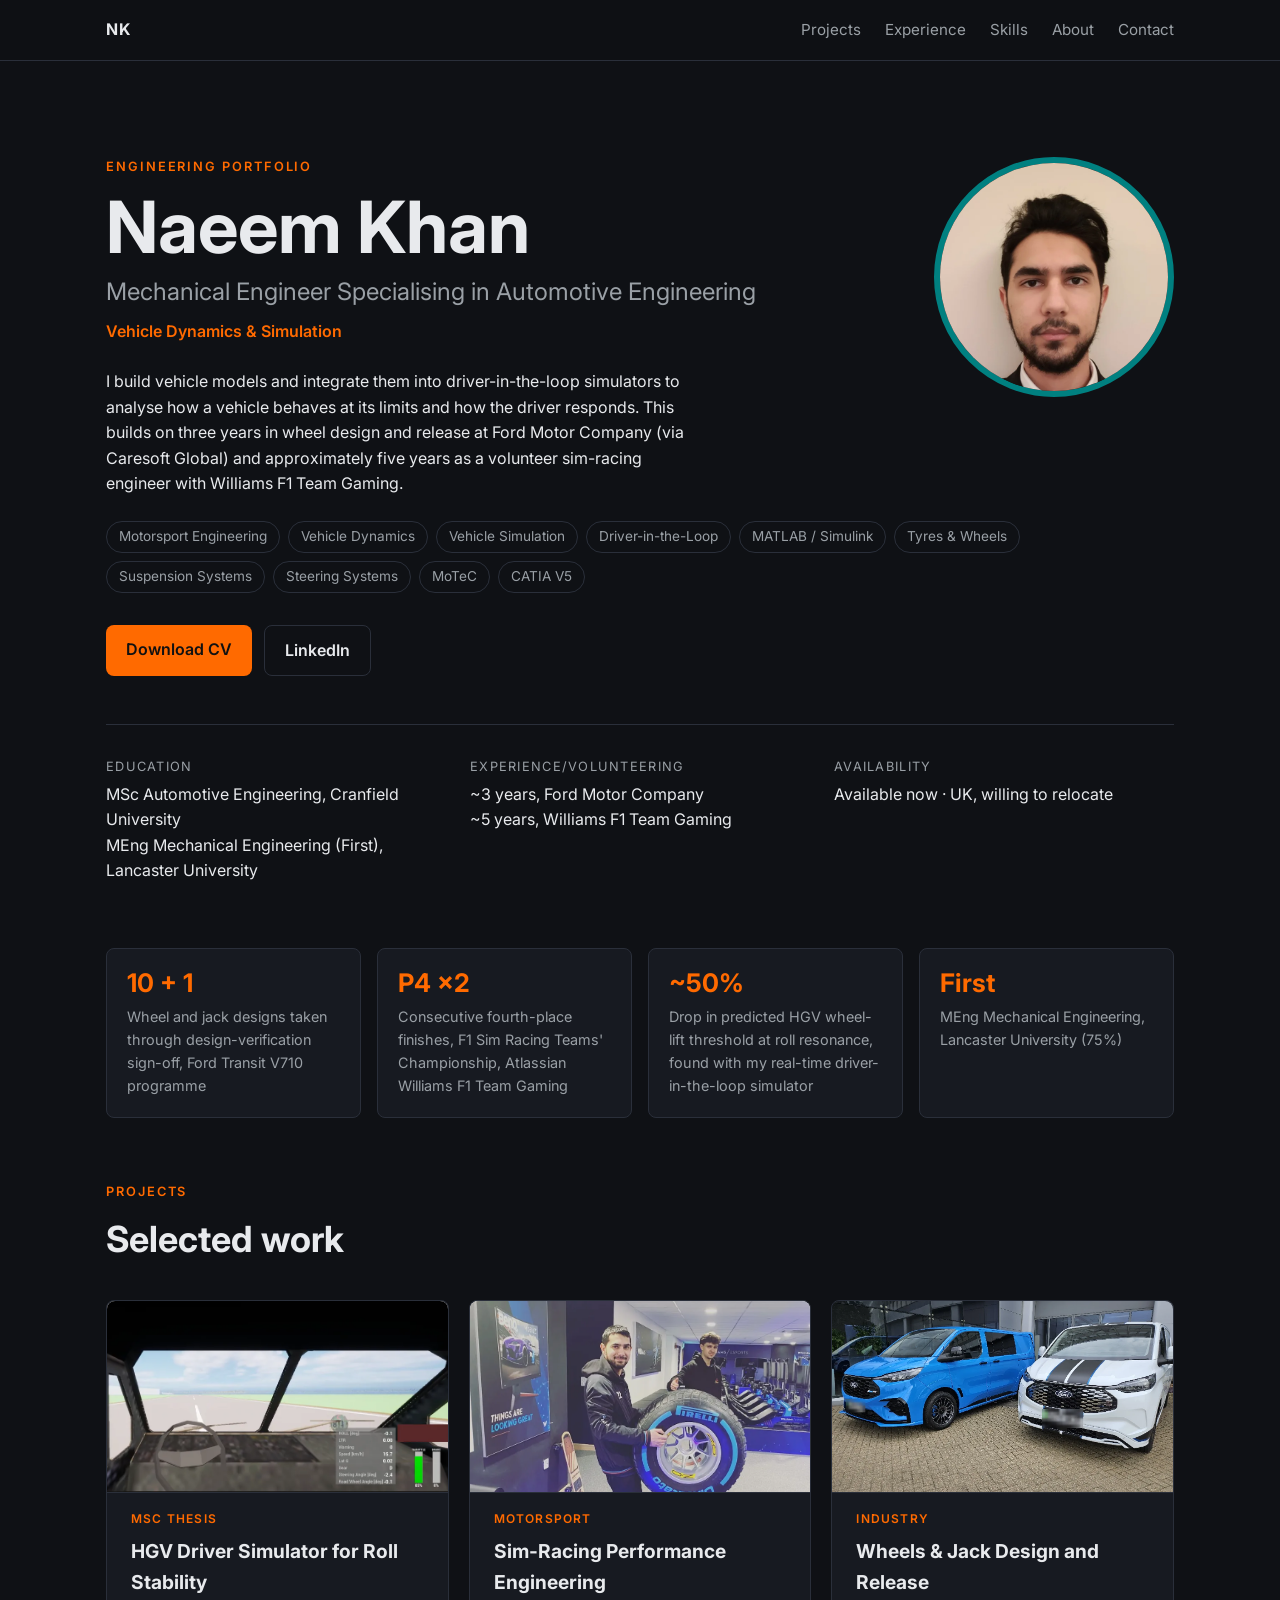
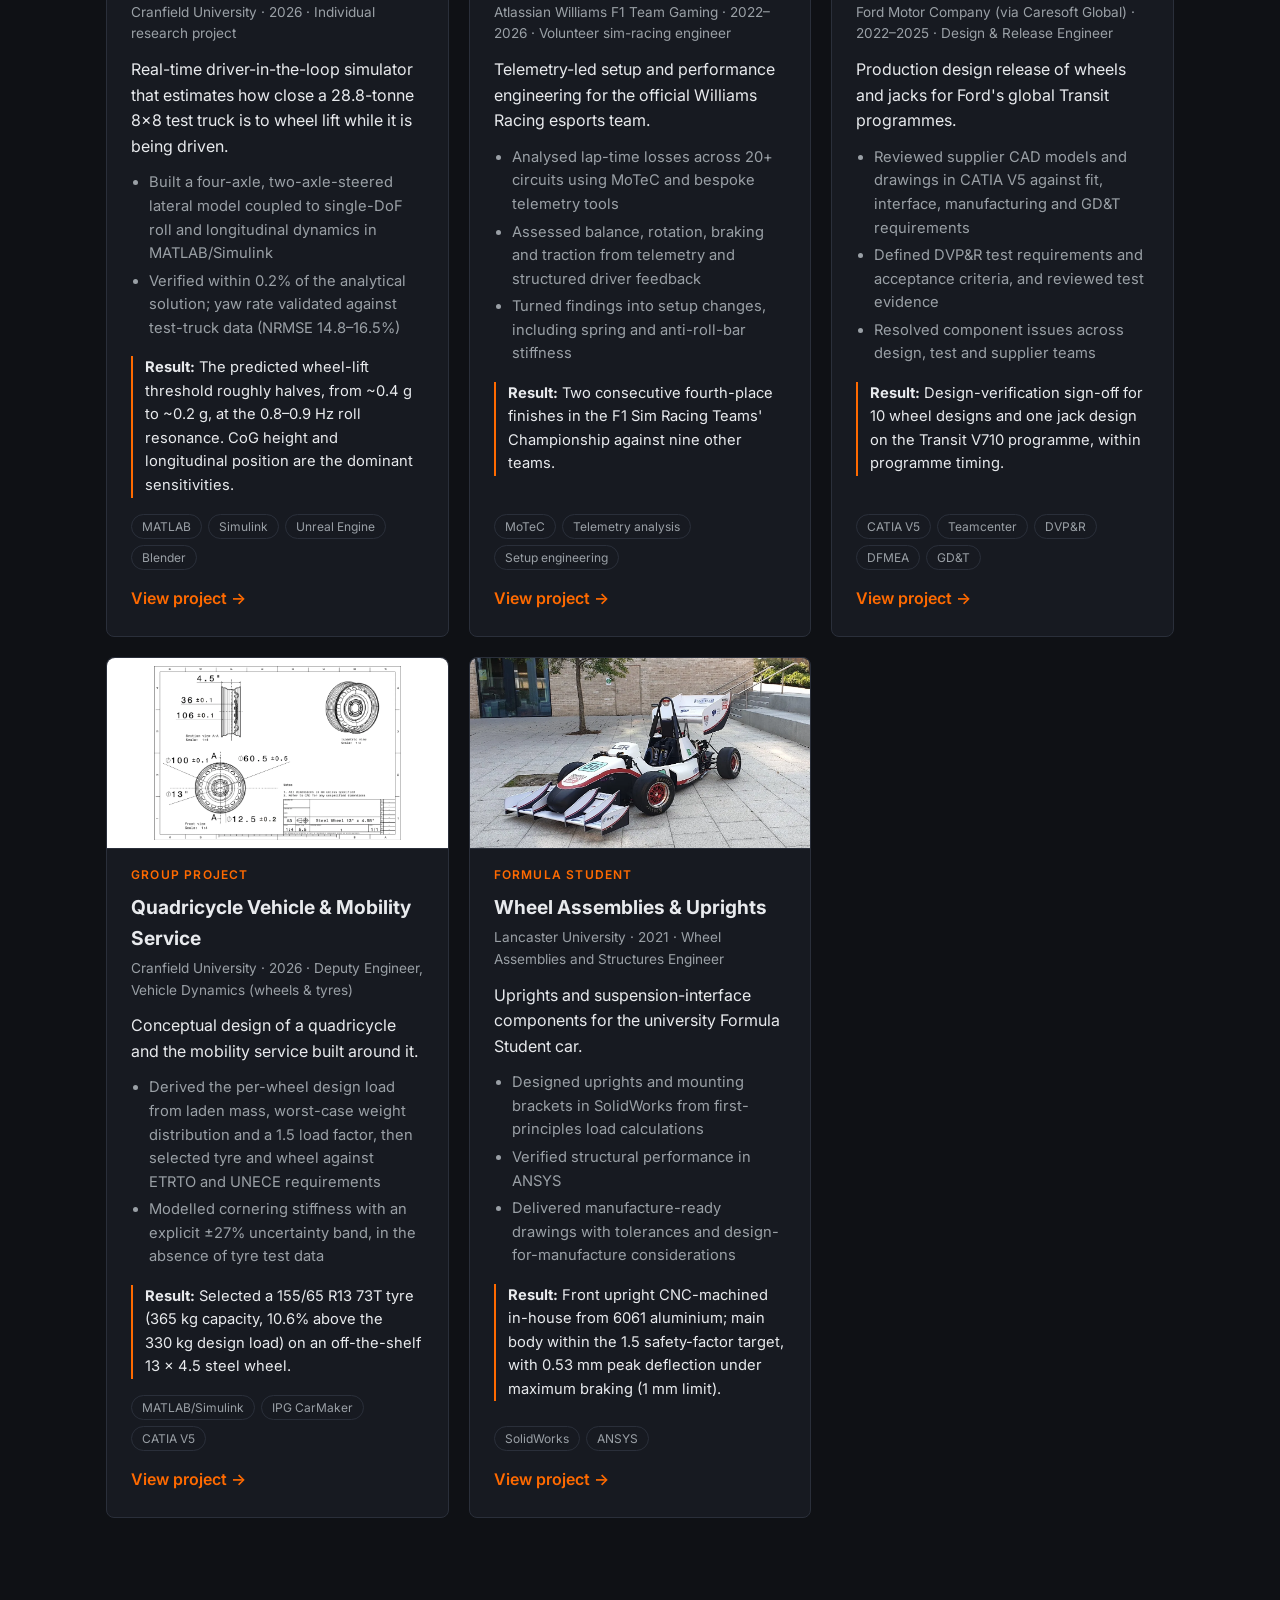
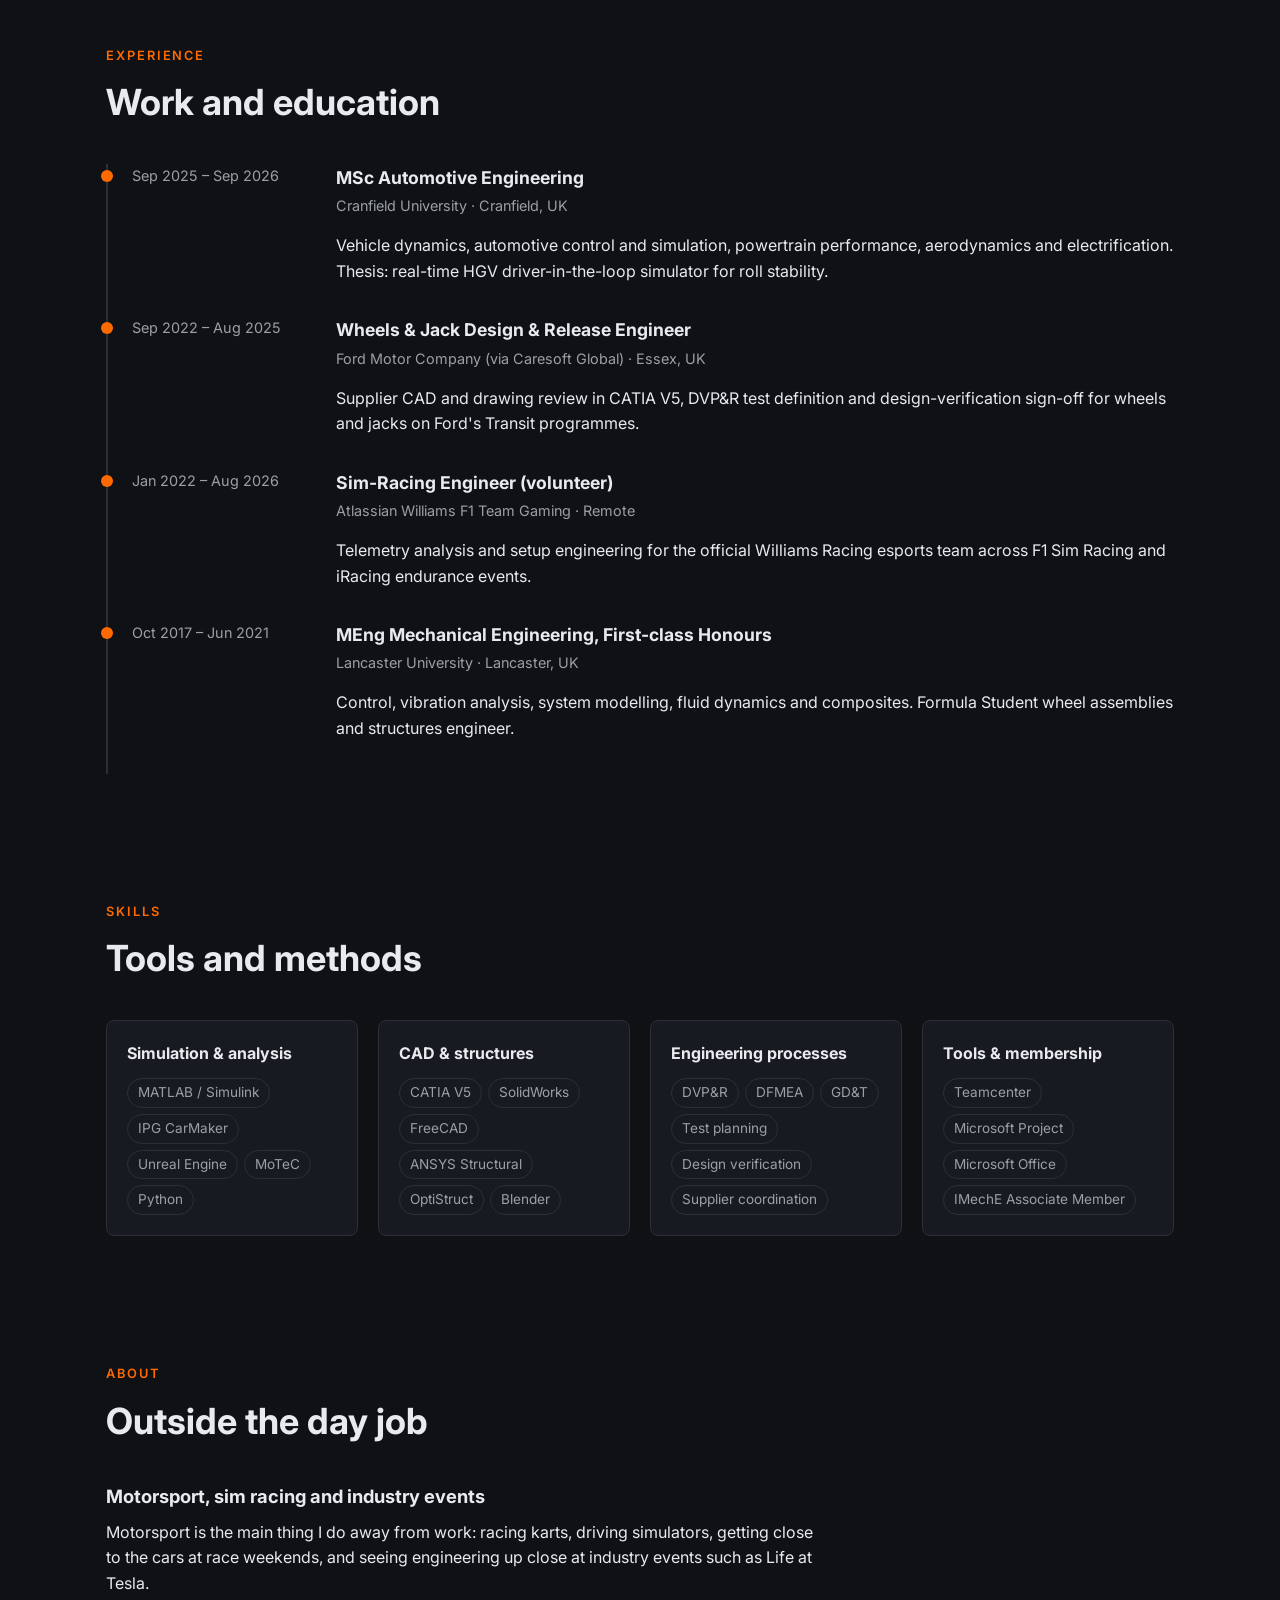
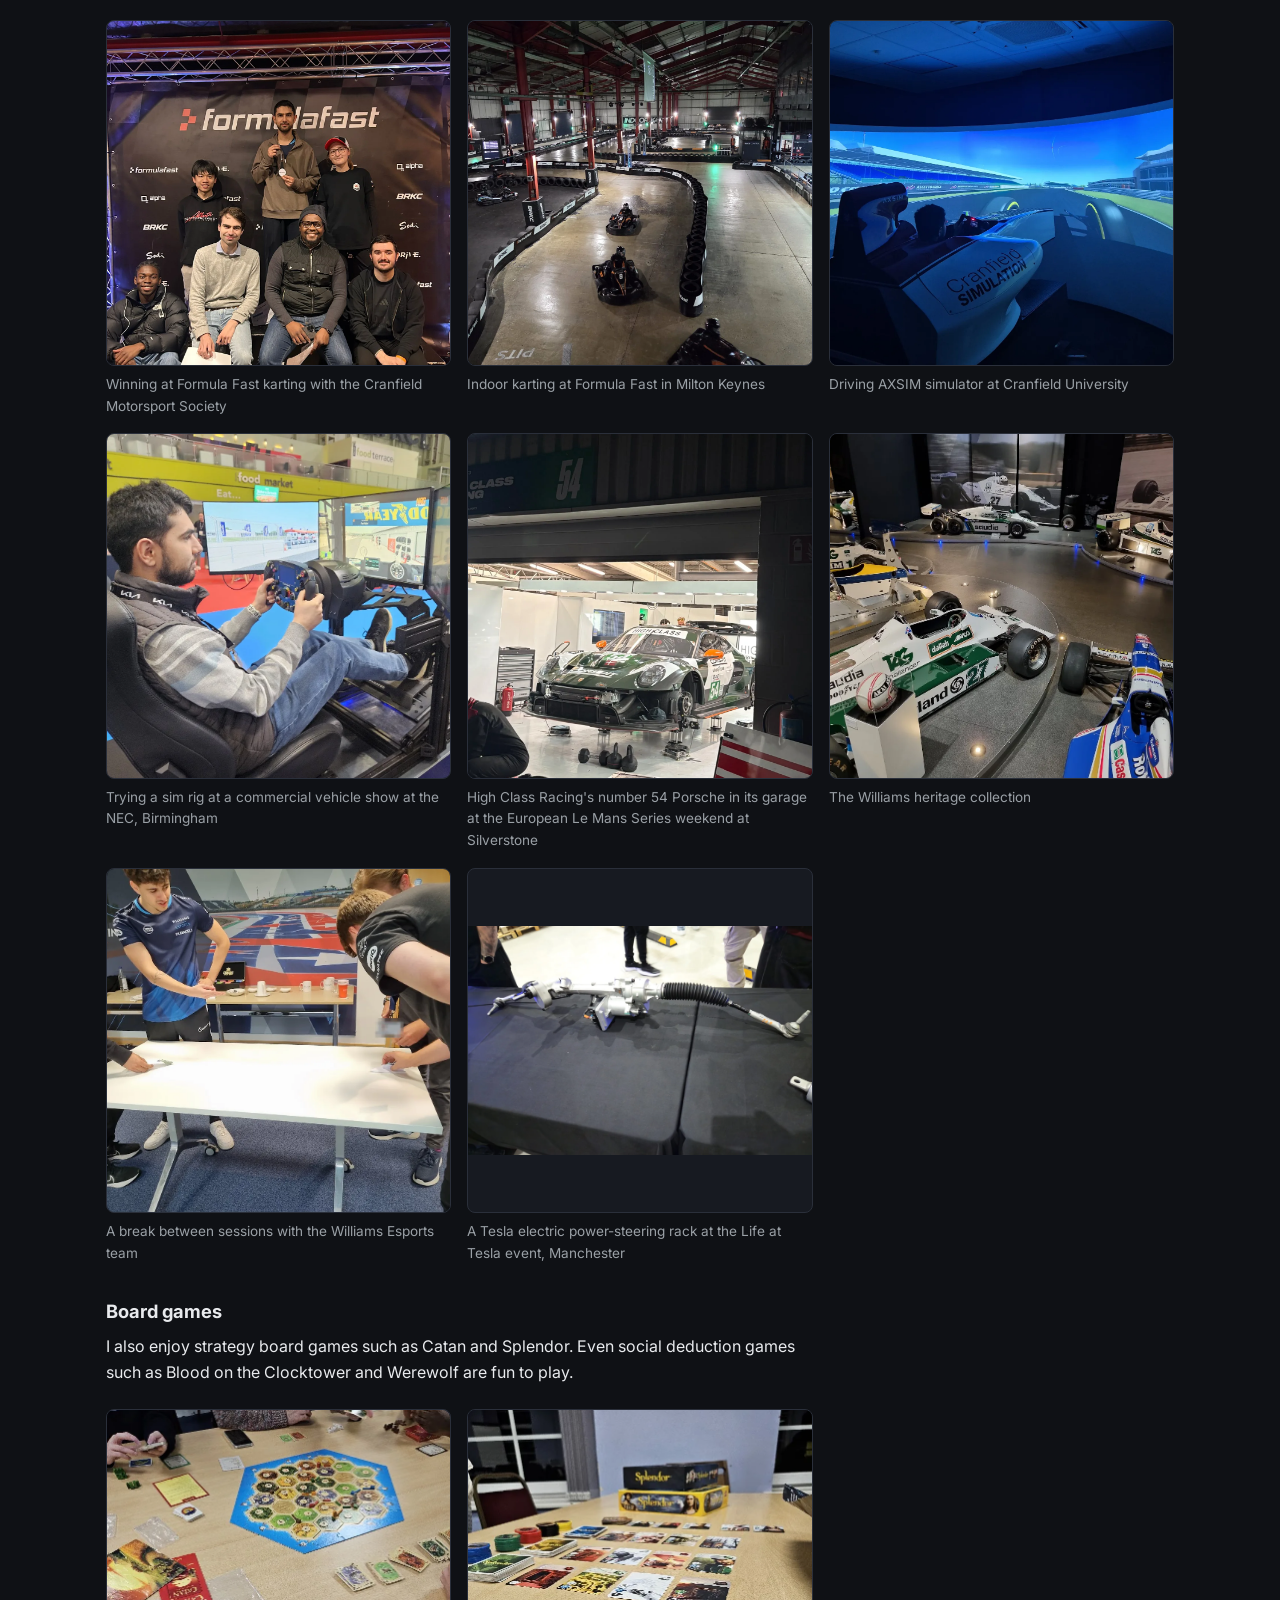
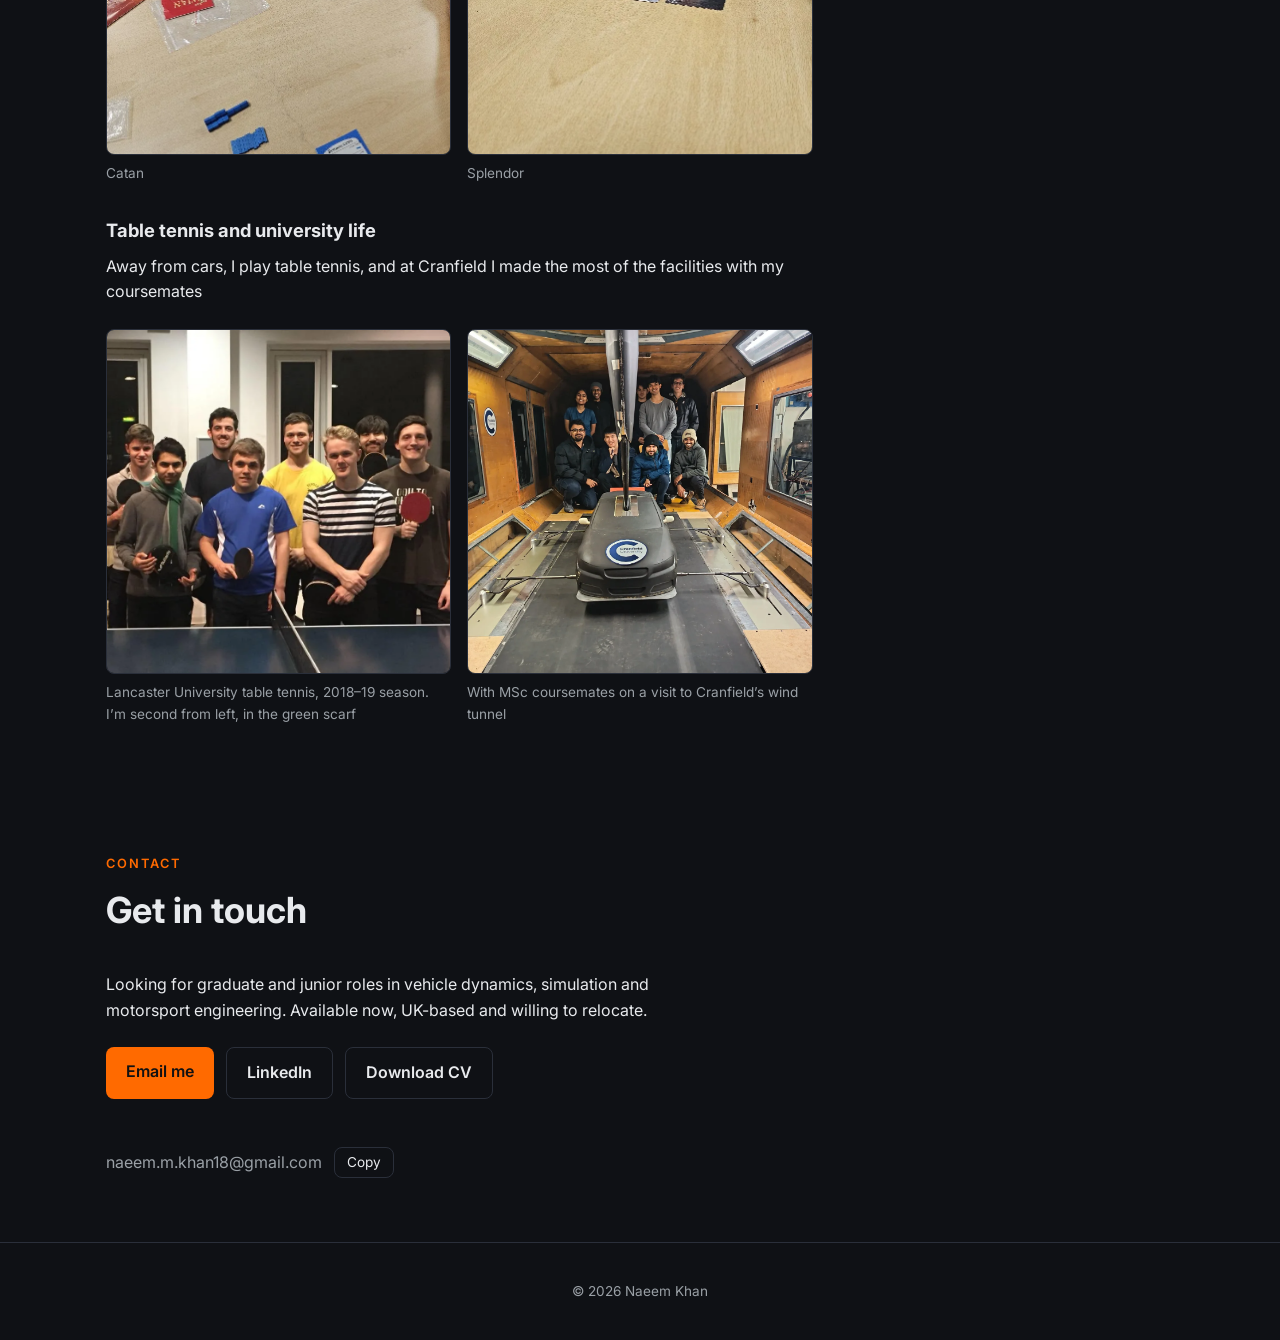
==== index.html @ b40bf9f4 "Remove closing full stops from captions site-wide" ====
<!DOCTYPE html>
<html lang="en-GB">
<head>
  <meta charset="UTF-8">
  <meta name="viewport" content="width=device-width, initial-scale=1.0">
  <title>Naeem Khan | Engineering Portfolio</title>
  <meta name="description" content="Vehicle dynamics and simulation engineer. Driver-in-the-Loop simulation, tyre and wheel engineering, MATLAB/Simulink.">
  <link rel="icon" href="favicon.svg" type="image/svg+xml">
  <meta property="og:type" content="website">
  <meta property="og:title" content="Naeem Khan | Engineering Portfolio">
  <meta property="og:description" content="Vehicle dynamics and simulation engineer. Driver-in-the-loop simulation, tyre and wheel engineering, MATLAB/Simulink.">
  <meta property="og:url" content="https://nkhan24.github.io/">
  <meta property="og:image" content="https://nkhan24.github.io/assets/images/social-preview.png">
  <meta property="og:image:width" content="1200">
  <meta property="og:image:height" content="630">
  <meta name="twitter:card" content="summary_large_image">
  <link rel="preconnect" href="https://fonts.googleapis.com">
  <link rel="preconnect" href="https://fonts.gstatic.com" crossorigin>
  <link href="https://fonts.googleapis.com/css2?family=Inter:wght@400;600;700&display=swap" rel="stylesheet">
  <link rel="stylesheet" href="css/style.css">
  
</head>
<body>

  <header class="site-header">
    <nav class="nav">
      <a href="#top" class="nav-logo">NK</a>
      <button class="nav-toggle" type="button" aria-expanded="false" aria-controls="nav-links" aria-label="Open menu">
        <span class="nav-toggle-bar"></span>
        <span class="nav-toggle-bar"></span>
        <span class="nav-toggle-bar"></span>
      </button>
      <ul class="nav-links" id="nav-links">
        <li><a href="#projects">Projects</a></li>
        <li><a href="#experience">Experience</a></li>
        <li><a href="#skills">Skills</a></li>
        <li><a href="#about">About</a></li>        
        <li><a href="#contact">Contact</a></li>
      </ul>
    </nav>
  </header>

  <main id="top">
    <section class="hero">
      <img class="hero-photo" src="assets/images/profile/naeem-khan.webp"
           alt="Portrait of Naeem Khan in a dark suit and tie"
           width="640" height="640">      
      <p class="hero-eyebrow">Engineering Portfolio</p>
      <h1 class="hero-name">Naeem Khan</h1>
      <p class="hero-title">Mechanical Engineer Specialising in Automotive Engineering</p>
      <p class="hero-subheading">Vehicle Dynamics &amp; Simulation</p>
      <p class="hero-summary">
        I build vehicle models and integrate them into driver-in-the-loop simulators
        to analyse how a vehicle behaves at its limits and how the driver responds.
        This builds on three years in wheel design and release at Ford Motor Company
        (via Caresoft Global) and approximately five years as a volunteer sim-racing engineer with
        Williams F1 Team Gaming.
      </p>

      <ul class="hero-tags">
        <li>Motorsport Engineering</li>
        <li>Vehicle Dynamics</li>
        <li>Vehicle Simulation</li>
        <li>Driver-in-the-Loop</li>
        <li>MATLAB / Simulink</li>
        <li>Tyres &amp; Wheels</li>
        <li>Suspension Systems</li>
        <li>Steering Systems</li>
        <li>MoTeC</li>
        <li>CATIA V5</li>
      </ul>

      <div class="hero-actions">
        <a class="btn btn-primary" href="assets/pdf/Naeem_Khan_CV.pdf" download>Download CV</a>
        <a class="btn btn-secondary" href="https://www.linkedin.com/in/naeem-khan-971565172/" target="_blank" rel="noopener">LinkedIn</a>
      </div>

      <dl class="hero-facts">
        <div>
          <dt>Education</dt>
          <dd>MSc Automotive Engineering, Cranfield University<br>MEng Mechanical Engineering (First), Lancaster University</dd>
        </div>
        <div>
          <dt>Experience/Volunteering</dt>
          <dd>~3 years, Ford Motor Company</dd>
          <dd>~5 years, Williams F1 Team Gaming</dd>
        </div>
        <div>
          <dt>Availability</dt>
          <dd>Available now · UK, willing to relocate</dd>
        </div>
      </dl>
    </section>
        <!-- ===== Key highlights ===== -->
    <section class="highlights" aria-label="Key highlights">
      <ol class="highlight-list">
        <li>
          <span class="hl-num">10 + 1</span>
          <span class="hl-text">Wheel and jack designs taken through design-verification sign-off, Ford Transit V710 programme</span>
        </li>
        <li>
          <span class="hl-num">P4 ×2</span>
          <span class="hl-text">Consecutive fourth-place finishes, F1 Sim Racing Teams' Championship, Atlassian Williams F1 Team Gaming</span>
        </li>
         <li>
          <span class="hl-num">~50%</span>
          <span class="hl-text">Drop in predicted HGV wheel-lift threshold at roll resonance, found with my real-time driver-in-the-loop simulator</span>
        </li>
        <li>
          <span class="hl-num">First</span>
          <span class="hl-text">MEng Mechanical Engineering, Lancaster University (75%)</span>
        </li>
      </ol>
    </section>

    <!-- ===== Projects ===== -->
    <section id="projects" class="section">
      <p class="eyebrow">Projects</p>
      <h2 class="section-title">Selected work</h2>

      <div class="card-grid">

        <article class="card">
            <img class="card-img card-img--dil" src="assets/images/projects/dil-cockpit.webp"
               alt="Driver's view of the HGV simulator in Unreal Engine, with the rollover-warning HUD"
               width="1600" height="450" loading="lazy">
          <p class="card-tag">MSc Thesis</p>
          <h3 class="card-title">HGV Driver Simulator for Roll Stability</h3>
          <p class="card-meta">Cranfield University · 2026 · Individual research project</p>
          <p class="card-summary">Real-time driver-in-the-loop simulator that estimates how close a 28.8-tonne 8×8 test truck is to wheel lift while it is being driven.</p>
          <ul class="card-points">
            <li>Built a four-axle, two-axle-steered lateral model coupled to single-DoF roll and longitudinal dynamics in MATLAB/Simulink</li> 
            <li>Verified within 0.2% of the analytical solution; yaw rate validated against test-truck data (NRMSE 14.8–16.5%)</li>
           </ul>
          <p class="card-result"><strong>Result:</strong> The predicted wheel-lift threshold roughly halves, from ~0.4&nbsp;g to ~0.2&nbsp;g, at the 0.8–0.9&nbsp;Hz roll resonance. CoG height and longitudinal position are the dominant sensitivities.</p>
          <ul class="card-tools"><li>MATLAB</li><li>Simulink</li><li>Unreal Engine</li><li>Blender</li></ul>
            <a class="card-link" href="projects/hgv-simulator.html">View project &rarr;</a>
        </article>

        <article class="card">
            <img class="card-img card-img--esports" src="assets/images/projects/wfg-esports-facility.webp"
               alt="Naeem holding an F1 wet-weather tyre at the Williams Esports facility, with racing simulators behind"
               width="919" height="919" loading="lazy">
          <p class="card-tag">Motorsport</p>
          <h3 class="card-title">Sim-Racing Performance Engineering</h3>
          <p class="card-meta">Atlassian Williams F1 Team Gaming · 2022–2026 · Volunteer sim-racing engineer</p>
          <p class="card-summary">Telemetry-led setup and performance engineering for the official Williams Racing esports team.</p>
          <ul class="card-points">
            <li>Analysed lap-time losses across 20+ circuits using MoTeC and bespoke telemetry tools</li>
            <li>Assessed balance, rotation, braking and traction from telemetry and structured driver feedback</li>
            <li>Turned findings into setup changes, including spring and anti-roll-bar stiffness</li>
          </ul>
          <p class="card-result"><strong>Result:</strong> Two consecutive fourth-place finishes in the F1 Sim Racing Teams' Championship against nine other teams.</p>
          <ul class="card-tools"><li>MoTeC</li><li>Telemetry analysis</li><li>Setup engineering</li></ul>
          <a class="card-link" href="projects/williams-simracing.html">View project &rarr;</a>        
        </article>

        <article class="card">
            <img class="card-img" src="assets/images/projects/ford-dunton-transit-custom.webp"
               alt="Two Ford Transit Custom vans outside reception at Ford's Dunton site"
               width="1225" height="919" loading="lazy">          
          <p class="card-tag">Industry</p>
          <h3 class="card-title">Wheels &amp; Jack Design and Release</h3>
          <p class="card-meta">Ford Motor Company (via Caresoft Global) · 2022–2025 · Design &amp; Release Engineer</p>
          <p class="card-summary">Production design release of wheels and jacks for Ford's global Transit programmes.</p>
          <ul class="card-points">
            <li>Reviewed supplier CAD models and drawings in CATIA V5 against fit, interface, manufacturing and GD&amp;T requirements</li>
            <li>Defined DVP&amp;R test requirements and acceptance criteria, and reviewed test evidence</li>
            <li>Resolved component issues across design, test and supplier teams</li>
          </ul>
          <p class="card-result"><strong>Result:</strong> Design-verification sign-off for 10 wheel designs and one jack design on the Transit V710 programme, within programme timing.</p>
          <ul class="card-tools"><li>CATIA V5</li><li>Teamcenter</li><li>DVP&amp;R</li><li>DFMEA</li><li>GD&amp;T</li></ul>
          <a class="card-link" href="projects/ford-wheels.html">View project &rarr;</a>        
        </article>

        <article class="card">
            <img class="card-img card-img--drawing" src="assets/images/projects/gdp-steel-wheel.webp"
               alt="Engineering drawing of the 13-inch steel wheel selected for the quadricycle concept"
               width="1600" height="1131" loading="lazy">
          <p class="card-tag">Group Project</p>
          <h3 class="card-title">Quadricycle Vehicle &amp; Mobility Service</h3>
          <p class="card-meta">Cranfield University · 2026 · Deputy Engineer, Vehicle Dynamics (wheels &amp; tyres)</p>
          <p class="card-summary">Conceptual design of a quadricycle and the mobility service built around it.</p>
          <ul class="card-points">
            <li>Derived the per-wheel design load from laden mass, worst-case weight distribution and a 1.5 load factor, then selected tyre and wheel against ETRTO and UNECE requirements</li>
            <li>Modelled cornering stiffness with an explicit ±27% uncertainty band, in the absence of tyre test data</li>
          </ul>
          <p class="card-result"><strong>Result:</strong> Selected a 155/65&nbsp;R13&nbsp;73T tyre (365&nbsp;kg capacity, 10.6% above the 330&nbsp;kg design load) on an off-the-shelf 13&nbsp;×&nbsp;4.5 steel wheel.</p>
          <ul class="card-tools"><li>MATLAB/Simulink</li><li>IPG CarMaker</li><li>CATIA V5</li></ul>
          <a class="card-link" href="projects/gdp-quadricycle.html">View project &rarr;</a>        
        </article>

        <article class="card">
            <img class="card-img" src="assets/images/projects/fs-car-ler.webp"
               alt="Lancaster e-Racing Formula Student car, number 56, parked outside a university building"
               width="1232" height="919" loading="lazy">
          <p class="card-tag">Formula Student</p>
          <h3 class="card-title">Wheel Assemblies &amp; Uprights</h3>
          <p class="card-meta">Lancaster University · 2021 · Wheel Assemblies and Structures Engineer</p>
          <p class="card-summary">Uprights and suspension-interface components for the university Formula Student car.</p>
          <ul class="card-points">
            <li>Designed uprights and mounting brackets in SolidWorks from first-principles load calculations</li>
            <li>Verified structural performance in ANSYS</li>
            <li>Delivered manufacture-ready drawings with tolerances and design-for-manufacture considerations</li>
          </ul>
          <p class="card-result"><strong>Result:</strong> Front upright CNC-machined in-house from 6061 aluminium; main body within the 1.5 safety-factor target, with 0.53&nbsp;mm peak deflection under maximum braking (1&nbsp;mm limit).</p>
          <ul class="card-tools"><li>SolidWorks</li><li>ANSYS</li></ul>
          <a class="card-link" href="projects/fs-upright.html">View project &rarr;</a>
        </article>

      </div>
    </section>
    
    <!-- ===== Experience ===== -->
    <section id="experience" class="section">
      <p class="eyebrow">Experience</p>
      <h2 class="section-title">Work and education</h2>
      <ol class="timeline">
        <li class="timeline-item">
          <p class="timeline-date">Sep 2025 – Sep 2026</p>
          <div>
            <h3 class="timeline-role">MSc Automotive Engineering</h3>
            <p class="timeline-org">Cranfield University · Cranfield, UK</p>
            <p>Vehicle dynamics, automotive control and simulation, powertrain performance, aerodynamics and electrification. Thesis: real-time HGV driver-in-the-loop simulator for roll stability.</p>
          </div>
        </li>
        <li class="timeline-item">
          <p class="timeline-date">Sep 2022 – Aug 2025</p>
          <div>
            <h3 class="timeline-role">Wheels &amp; Jack Design &amp; Release Engineer</h3>
            <p class="timeline-org">Ford Motor Company (via Caresoft Global) · Essex, UK</p>
            <p>Supplier CAD and drawing review in CATIA V5, DVP&amp;R test definition and design-verification sign-off for wheels and jacks on Ford's Transit programmes.</p>
          </div>
        </li>
        <li class="timeline-item">
          <p class="timeline-date">Jan 2022 – Aug 2026</p>
          <div>
            <h3 class="timeline-role">Sim-Racing Engineer (volunteer)</h3>
            <p class="timeline-org">Atlassian Williams F1 Team Gaming · Remote</p>
            <p>Telemetry analysis and setup engineering for the official Williams Racing esports team across F1 Sim Racing and iRacing endurance events.</p>
          </div>
        </li>
        <li class="timeline-item">
          <p class="timeline-date">Oct 2017 – Jun 2021</p>
          <div>
            <h3 class="timeline-role">MEng Mechanical Engineering, First-class Honours</h3>
            <p class="timeline-org">Lancaster University · Lancaster, UK</p>
            <p>Control, vibration analysis, system modelling, fluid dynamics and composites. Formula Student wheel assemblies and structures engineer.</p>
          </div>
        </li>
      </ol>
    </section>

    <!-- ===== Skills ===== -->
    <section id="skills" class="section">
      <p class="eyebrow">Skills</p>
      <h2 class="section-title">Tools and methods</h2>
      <div class="skill-grid">
        <div class="skill-group">
          <h3>Simulation &amp; analysis</h3>
          <ul class="skill-list"><li>MATLAB / Simulink</li><li>IPG CarMaker</li><li>Unreal Engine</li><li>MoTeC</li><li>Python</li></ul>
        </div>
        <div class="skill-group">
          <h3>CAD &amp; structures</h3>
          <ul class="skill-list"><li>CATIA V5</li><li>SolidWorks</li><li>FreeCAD</li><li>ANSYS Structural</li><li>OptiStruct</li><li>Blender</li></ul>
        </div>
        <div class="skill-group">
          <h3>Engineering processes</h3>
          <ul class="skill-list"><li>DVP&amp;R</li><li>DFMEA</li><li>GD&amp;T</li><li>Test planning</li><li>Design verification</li><li>Supplier coordination</li></ul>
        </div>
        <div class="skill-group">
          <h3>Tools &amp; membership</h3>
          <ul class="skill-list"><li>Teamcenter</li><li>Microsoft Project</li><li>Microsoft Office</li><li>IMechE Associate Member</li></ul>
        </div>
      </div>
    </section>

     <!-- ===== About ===== -->
    <section id="about" class="section">
      <p class="eyebrow">About</p>
      <h2 class="section-title">Outside the day job</h2>

      <div class="about-group">
        <h3>Motorsport, sim racing and industry events</h3>
        <p class="about-lead">Motorsport is the main thing I do away from work: racing karts, driving simulators, getting close to the cars at race weekends, and seeing engineering up close at industry events such as Life at Tesla.</p>
        <div class="photo-grid">
          <figure>
            <img src="assets/images/projects/about-karting-podium.webp" style="object-position: 50% 30%;"
                 alt="Naeem on the top step of the podium at Formula Fast, holding his winner's medal, with the other drivers around him"
                 width="1200" height="1600" loading="lazy">
            <figcaption>Winning at Formula Fast karting with the Cranfield Motorsport Society</figcaption>
          </figure>
          <figure>
            <img src="assets/images/projects/about-karting-track.webp" style="object-position: 50% 70%;"
                 alt="Karts racing through a hairpin on a large indoor karting track"
                 width="1200" height="1600" loading="lazy">
            <figcaption>Indoor karting at Formula Fast in Milton Keynes</figcaption>
          </figure>
          <figure>
            <img src="assets/images/projects/about-sim-axsim.webp" style="object-position: 50% 65%;"
                 alt="Driving Cranfield's AXSIM simulator in front of a curved screen showing Silverstone"
                 width="1200" height="1600" loading="lazy">
            <figcaption>Driving AXSIM simulator at Cranfield University</figcaption>
          </figure>
          <figure>
            <img src="assets/images/projects/about-sim-show.webp" style="object-position: 15% 50%;"
                 alt="Naeem driving a sim rig with three screens and a Fanatec wheel at an industry show"
                 width="1225" height="919" loading="lazy">
            <figcaption>Trying a sim rig at a commercial vehicle show at the NEC, Birmingham</figcaption>
          </figure>
          <figure>
            <img src="assets/images/projects/about-gt3-garage.webp" style="object-position: 50% 65%;"
                 alt="High Class Racing's number 54 Porsche GT3 car on stands in its garage"
                 width="1200" height="1600" loading="lazy">
            <figcaption>High Class Racing's number 54 Porsche in its garage at the European Le Mans Series weekend at Silverstone</figcaption>
          </figure>
          <figure>
            <img src="assets/images/projects/about-williams-heritage.webp"
                 alt="Historic Williams Formula 1 cars on display in the Williams heritage collection"
                 width="1225" height="919" loading="lazy">
            <figcaption>The Williams heritage collection</figcaption>
          </figure>
          <figure>
            <img src="assets/images/projects/about-team-bootcamp.webp"
                 alt="Members of the Williams Esports team gathered round a table during a break, flicking paper across it"
                 width="1225" height="919" loading="lazy">
            <figcaption>A break between sessions with the Williams Esports team</figcaption>
          </figure>  
          <figure>
            <img src="assets/images/projects/about-tesla-steering.webp" style="object-fit: contain; background: var(--surface);"
                 alt="An electric power-steering rack on a black-draped table, with its motor and control unit mounted alongside the rack housing"
                 width="1600" height="1067" loading="lazy">
            <figcaption>A Tesla electric power-steering rack at the Life at Tesla event, Manchester</figcaption>
          </figure>                  
        </div>
      </div>

      <div class="about-group">
        <h3>Board games</h3>
        <p class="about-lead">I also enjoy strategy board games such as Catan and Splendor. Even social deduction games such as Blood on the Clocktower and Werewolf are fun to play.</p>
        <div class="photo-grid">
          <figure>
            <img src="assets/images/projects/about-boardgame-catan.webp" style="object-position: 50% 25%;"
                 alt="A game of Catan in progress, with the hexagonal board, cards and pieces on a table"
                 width="689" height="919" loading="lazy">
            <figcaption>Catan</figcaption>
          </figure>
          <figure>
            <img src="assets/images/projects/about-boardgame-splendor.webp" style="object-position: 50% 45%;"
                 alt="A game of Splendor laid out on a table, with rows of cards, gem tokens and the box behind"
                 width="689" height="919" loading="lazy">
            <figcaption>Splendor</figcaption>
          </figure>
        </div>
      </div>
            <div class="about-group">
        <h3>Table tennis and university life</h3>
        <p class="about-lead">Away from cars, I play table tennis, and at Cranfield I made the most of the facilities with my coursemates</p>
        <div class="photo-grid">
          <figure>
            <img src="assets/images/projects/about-table-tennis.webp" style="object-position: 50% 40%;"
                 alt="A group of eight table tennis players holding bats, standing behind a table tennis table"
                 width="960" height="802" loading="lazy">
            <figcaption>Lancaster University table tennis, 2018&ndash;19 season. I&rsquo;m second from left, in the green scarf</figcaption>
          </figure>
          <figure>
            <img src="assets/images/projects/about-wind-tunnel.webp" style="object-position: 50% 40%;"
                 alt="A group of MSc students posing inside Cranfield's wind tunnel behind a scale car model on the rolling road"
                 width="1200" height="1600" loading="lazy">
            <figcaption>With MSc coursemates on a visit to Cranfield&rsquo;s wind tunnel</figcaption>
          </figure>
        </div>
      </div>
    </section>
    <!-- ===== Contact ===== -->
    <section id="contact" class="section">
      <p class="eyebrow">Contact</p>
      <h2 class="section-title">Get in touch</h2>
      <p class="contact-lead">Looking for graduate and junior roles in vehicle dynamics, simulation and motorsport engineering. Available now, UK-based and willing to relocate.</p>
      <div class="hero-actions">
        <a class="btn btn-primary" href="mailto:naeem.m.khan18@gmail.com">Email me</a>
        <a class="btn btn-secondary" href="https://www.linkedin.com/in/naeem-khan-971565172/" target="_blank" rel="noopener">LinkedIn</a>
        <a class="btn btn-secondary" href="assets/pdf/Naeem_Khan_CV.pdf" download>Download CV</a>
      </div>
      <p class="contact-email">
        <span>naeem.m.khan18@gmail.com</span>
        <button type="button" class="copy-btn" data-copy="naeem.m.khan18@gmail.com">Copy</button>
        <span class="copy-status" aria-live="polite"></span>
      </p>
    </section>
  </main>
  <footer class="site-footer">
    <p>&copy; 2026 Naeem Khan</p>
  </footer>

  <script src="js/main.js"></script>
</body>
</html>
---- css/style.css ----
/* ===== 1. Design tokens: change these to restyle the whole site ===== */
:root {
  --bg: #0f1115;        /* page background */
  --surface: #171a21;   /* cards, panels */
  --text: #e8eaed;      /* main text */
  --muted: #9aa0a6;     /* secondary text */
  --accent: #ff6a00;    /* one highlight colour */
  --line: #2a2f3a;      /* borders and dividers */
  --max-width: 1100px;
  --radius: 8px;
  --font: "Inter", system-ui, -apple-system, "Segoe UI", Roboto, sans-serif;
}

/* ===== 2. Base reset ===== */
*, *::before, *::after { box-sizing: border-box; }
body {
  margin: 0;
  font-family: var(--font);
  background: var(--bg);
  color: var(--text);
  line-height: 1.6;
}
a { color: inherit; }

/* ===== 3. Navigation bar ===== */
.site-header {
  position: sticky;
  top: 0;
  z-index: 10;
  background: rgba(15, 17, 21, 0.9);
  backdrop-filter: blur(6px);
  border-bottom: 1px solid var(--line);
}
.nav {
  max-width: var(--max-width);
  margin: 0 auto;
  padding: 0 16px;
  height: 60px;
  display: flex;
  align-items: center;
  justify-content: space-between;
}
.nav-logo { font-weight: 700; text-decoration: none; letter-spacing: 0.05em; }
.nav-links { list-style: none; display: flex; gap: 24px; margin: 0; padding: 0; }
.nav-links a { text-decoration: none; color: var(--muted); font-size: 0.95rem; }
.nav-links a:hover { color: var(--text); }

/* ===== 4. Hero ===== */
.hero {
  max-width: var(--max-width);
  margin: 0 auto;
  padding: 96px 16px 64px;
}
.hero-eyebrow {
  color: var(--accent);
  text-transform: uppercase;
  letter-spacing: 0.15em;
  font-size: 0.8rem;
  font-weight: 600;
  margin: 0 0 12px;
}
.hero-name { font-size: clamp(2.5rem, 6vw, 4.5rem); line-height: 1.05; margin: 0; }
.hero-title { font-size: clamp(1.1rem, 2.5vw, 1.5rem); color: var(--muted); margin: 8px 0 24px; }
.hero-summary { max-width: 60ch; margin: 0 0 24px; }

.hero-tags { list-style: none; padding: 0; margin: 0 0 32px; display: flex; flex-wrap: wrap; gap: 8px; }
.hero-tags li {
  border: 1px solid var(--line);
  border-radius: 999px;
  padding: 4px 12px;
  font-size: 0.85rem;
  color: var(--muted);
}

/* ===== 5. Buttons ===== */
.hero-actions { display: flex; flex-wrap: wrap; gap: 12px; margin-bottom: 48px; }
.btn {
  display: inline-block;
  padding: 12px 20px;
  border-radius: var(--radius);
  font-weight: 600;
  text-decoration: none;
  transition: background 0.15s, border-color 0.15s;
}
.btn-primary { background: var(--accent); color: #111; }
.btn-primary:hover { background: #ff8533; }
.btn-secondary { border: 1px solid var(--line); }
.btn-secondary:hover { border-color: var(--text); }

/* ===== 6. Key facts row ===== */
.hero-facts {
  display: grid;
  grid-template-columns: repeat(3, 1fr);
  gap: 24px;
  margin: 0;
  padding-top: 32px;
  border-top: 1px solid var(--line);
}
.hero-facts dt {
  color: var(--muted);
  font-size: 0.8rem;
  text-transform: uppercase;
  letter-spacing: 0.1em;
  margin-bottom: 4px;
}
.hero-facts dd { margin: 0; }

/* ===== 7. Phones (screens 700px wide or narrower) ===== */
@media (max-width: 700px) {
  .nav-links { display: none; }
  .hero { padding-top: 64px; }
  .hero-facts { grid-template-columns: 1fr; }
}

/* ===== 8. Shared section styles ===== */
.section {
  max-width: var(--max-width);
  margin: 0 auto;
  padding: 64px 16px;
}
.eyebrow {
  color: var(--accent);
  text-transform: uppercase;
  letter-spacing: 0.15em;
  font-size: 0.8rem;
  font-weight: 600;
  margin: 0 0 8px;
}
.section-title { font-size: clamp(1.6rem, 3.5vw, 2.25rem); margin: 0 0 32px; }

/* ===== 9. Key highlights strip ===== */
.highlights {
  max-width: var(--max-width);
  margin: 0 auto;
  padding: 0 16px;
}
.highlight-list {
  list-style: none;
  margin: 0;
  padding: 0;
  display: grid;
  grid-template-columns: repeat(4, 1fr);
  gap: 16px;
}
.highlight-list li {
  background: var(--surface);
  border: 1px solid var(--line);
  border-radius: var(--radius);
  padding: 20px;
  display: flex;
  flex-direction: column;
  gap: 8px;
}
.hl-num { font-size: 1.6rem; font-weight: 700; color: var(--accent); line-height: 1.1; }
.hl-text { font-size: 0.9rem; color: var(--muted); }

/* ===== 10. Project cards ===== */
.card-grid {
  display: grid;
  grid-template-columns: repeat(auto-fill, minmax(min(100%, 320px), 1fr));
  gap: 20px;
}
.card {
  background: var(--surface);
  border: 1px solid var(--line);
  border-radius: var(--radius);
  padding: 24px;
  display: flex;
  flex-direction: column;
  transition: border-color 0.15s;
}
.card:hover { border-color: var(--muted); }
.card-tag {
  align-self: flex-start;
  font-size: 0.75rem;
  font-weight: 600;
  text-transform: uppercase;
  letter-spacing: 0.1em;
  color: var(--accent);
  margin: 0 0 8px;
}
.card-title { font-size: 1.2rem; margin: 0 0 4px; }
.card-meta { font-size: 0.85rem; color: var(--muted); margin: 0 0 12px; }
.card-summary { margin: 0 0 12px; }
.card-points { margin: 0 0 12px; padding-left: 18px; font-size: 0.92rem; color: var(--muted); }
.card-points li { margin-bottom: 4px; }
.card-result {
  font-size: 0.92rem;
  margin: 0 0 16px;
  padding-left: 12px;
  border-left: 2px solid var(--accent);
}
.card-tools {
  list-style: none;
  margin: auto 0 0;     /* pushes the tool tags to the bottom of the card */
  padding: 0;
  display: flex;
  flex-wrap: wrap;
  gap: 6px;
}
.card-tools li {
  font-size: 0.75rem;
  border: 1px solid var(--line);
  border-radius: 999px;
  padding: 2px 10px;
  color: var(--muted);
}

/* ===== 11. Responsive tweaks for the new sections ===== */
@media (max-width: 900px) {
  .highlight-list { grid-template-columns: repeat(2, 1fr); }
}
@media (max-width: 500px) {
  .highlight-list { grid-template-columns: 1fr; }
}

/* ===== 12. Card images ===== */
.card-img {
  width: calc(100% + 48px);   /* stretch over the card's 24px side padding */
  margin: -24px -24px 16px;   /* sit flush with the card's top and side edges */
  aspect-ratio: 16 / 9;       /* every thumbnail the same shape */
  height: auto;
  object-fit: cover;          /* fill the box, cropping the overflow */
  display: block;
  border-radius: var(--radius) var(--radius) 0 0;
  border-bottom: 1px solid var(--line);
  background: #fff;
}
.card-img--dil { object-position: 75% 50%; }               /* keep the wheel and HUD in frame */
.card-img--drawing { object-fit: contain; padding: 8px; }  /* show the whole drawing, never crop it */
.card-img--esports { object-position: 50% 30%; }            /* keep faces and the tyre in a square photo */
.hero-subheading { color: var(--accent); font-weight: 600; margin: -16px 0 24px; }

/* ===== 13. Card link ===== */
.card-link {
  margin-top: 16px;
  font-weight: 600;
  color: var(--accent);
  text-decoration: none;
}
.card-link:hover { text-decoration: underline; }

/* ===== 14. Project detail page ===== */
.detail {
  max-width: 820px;            /* narrower than the home page, for comfortable reading */
  margin: 0 auto;
  padding: 48px 16px 80px;
}
.back-link { display: inline-block; margin-bottom: 24px; color: var(--muted); text-decoration: none; }
.back-link:hover { color: var(--text); }
.detail-title { font-size: clamp(2rem, 5vw, 3rem); line-height: 1.1; margin: 0 0 16px; }
.detail-lead { font-size: 1.15rem; color: var(--muted); margin: 0 0 32px; }
.detail-figures { grid-template-columns: repeat(2, 1fr); margin: 32px 0 48px; }
.detail-section { margin-bottom: 48px; }
.detail-section h2 { font-size: 1.5rem; margin: 0 0 16px; padding-bottom: 8px; border-bottom: 1px solid var(--line); }
.detail-section h3 { font-size: 1.15rem; margin: 24px 0 8px; }
.detail-list { padding-left: 20px; }
.detail-list li { margin-bottom: 10px; }
.detail-tools { color: var(--muted); }

/* Figures */
.figure { margin: 24px 0; }
.figure img { width: 100%; height: auto; display: block; border-radius: var(--radius); border: 1px solid var(--line); }
.figure figcaption { font-size: 0.85rem; color: var(--muted); margin-top: 8px; }
.figure--narrow { max-width: 420px; }   /* portrait photos would be too tall at full width */

/* Equation and research question */
.equation {
  font-family: "Cambria Math", "Times New Roman", serif;
  font-size: 1.15rem;
  background: var(--surface);
  border: 1px solid var(--line);
  border-radius: var(--radius);
  padding: 12px 16px;
  text-align: center;
}
.research-q {
  margin: 24px 0 0;
  padding: 16px 20px;
  border-left: 3px solid var(--accent);
  background: var(--surface);
  font-style: italic;
}
.note { font-size: 0.85rem; color: var(--muted); }

/* Tables */
.table-wrap { overflow-x: auto; }          /* tables scroll sideways on phones instead of breaking the layout */
.data-table { width: 100%; border-collapse: collapse; font-size: 0.92rem; }
.data-table th, .data-table td { text-align: left; padding: 10px 12px; border-bottom: 1px solid var(--line); vertical-align: top; }
.data-table th { color: var(--muted); font-weight: 600; font-size: 0.8rem; text-transform: uppercase; letter-spacing: 0.05em; }


/* ===== 15. Anchor scrolling ===== */
html { scroll-behavior: smooth; }
.section { scroll-margin-top: 72px; }   /* stop the sticky 60px nav covering section headings */

/* ===== 16. Experience timeline ===== */
.timeline { list-style: none; margin: 0; padding: 0; border-left: 2px solid var(--line); }
.timeline-item {
  position: relative;
  display: grid;
  grid-template-columns: 180px 1fr;   /* date column | content */
  gap: 24px;
  padding: 0 0 32px 24px;
}
.timeline-item::before {               /* orange dot sitting on the line */
  content: "";
  position: absolute;
  left: -7px;                          /* centre of a 12px dot on the 2px line: -1px - 6px */
  top: 6px;
  width: 12px;
  height: 12px;
  border-radius: 50%;
  background: var(--accent);
}
.timeline-date { margin: 0; color: var(--muted); font-size: 0.9rem; }
.timeline-role { margin: 0; font-size: 1.1rem; }
.timeline-org { margin: 2px 0 8px; color: var(--muted); font-size: 0.9rem; }
.timeline-item p:last-child { margin-bottom: 0; }

/* ===== 17. Skills ===== */
.skill-grid {
  display: grid;
  grid-template-columns: repeat(auto-fill, minmax(min(100%, 240px), 1fr));
  gap: 20px;
}
.skill-group { background: var(--surface); border: 1px solid var(--line); border-radius: var(--radius); padding: 20px; }
.skill-group h3 { margin: 0 0 12px; font-size: 1rem; }
.skill-list { list-style: none; margin: 0; padding: 0; display: flex; flex-wrap: wrap; gap: 6px; }
.skill-list li { font-size: 0.85rem; border: 1px solid var(--line); border-radius: 999px; padding: 3px 10px; color: var(--muted); }

/* ===== 18. Contact and footer ===== */
.contact-lead { max-width: 60ch; margin: 0 0 24px; }
.site-footer { border-top: 1px solid var(--line); text-align: center; padding: 24px 16px; color: var(--muted); font-size: 0.85rem; }

/* ===== 19. Phones ===== */
@media (max-width: 700px) {
  .timeline-item { grid-template-columns: 1fr; gap: 4px; }   /* date above the content instead of beside it */
}
/* ===== 20. Contact email fallback ===== */
.contact-email { margin: 16px 0 0; color: var(--muted); display: flex; align-items: center; gap: 12px; flex-wrap: wrap; }
.copy-btn {
  font: inherit;
  font-size: 0.85rem;
  color: var(--text);
  background: transparent;
  border: 1px solid var(--line);
  border-radius: var(--radius);
  padding: 4px 12px;
  cursor: pointer;
}
.copy-btn:hover { border-color: var(--text); }
.copy-status { font-size: 0.85rem; color: var(--accent); }


/* ===== 21. Phone navigation menu ===== */
.nav-toggle { display: none; }               /* hidden on desktop */

@media (max-width: 700px) {
  .nav-toggle {
    display: flex;
    flex-direction: column;
    justify-content: center;
    gap: 5px;
    width: 44px;                             /* minimum comfortable touch target */
    height: 44px;
    padding: 10px;
    background: transparent;
    border: 1px solid var(--line);
    border-radius: var(--radius);
    cursor: pointer;
  }
  .nav-toggle-bar {
    display: block;
    width: 100%;
    height: 2px;
    background: var(--text);
    border-radius: 1px;
    transition: transform 0.2s, opacity 0.2s;
  }
  /* Morph the three bars into an X when open */
  .nav-toggle[aria-expanded="true"] .nav-toggle-bar:nth-child(1) { transform: translateY(7px) rotate(45deg); }
  .nav-toggle[aria-expanded="true"] .nav-toggle-bar:nth-child(2) { opacity: 0; }
  .nav-toggle[aria-expanded="true"] .nav-toggle-bar:nth-child(3) { transform: translateY(-7px) rotate(-45deg); }

  /* Dropdown panel */
  .nav-links.is-open {
    display: flex;
    flex-direction: column;
    gap: 0;
    position: absolute;
    top: 100%;                               /* directly under the header bar */
    left: 0;
    right: 0;
    background: var(--bg);
    border-bottom: 1px solid var(--line);
    padding: 8px 16px 16px;
  }
  .nav-links.is-open a { display: block; padding: 12px 0; font-size: 1.05rem; }
}

/* ===== 22. About: outside the day job ===== */
.about-lead { max-width: 720px; margin: 0 0 24px; }
.photo-grid {
  display: grid;
  grid-template-columns: repeat(auto-fill, minmax(min(100%, 320px), 1fr));
  gap: 16px;
}
.photo-grid figure { margin: 0; }
.photo-grid img {
  display: block;
  width: 100%;
  height: auto;
  aspect-ratio: 1 / 1;
  object-fit: cover;
  border: 1px solid var(--line);
  border-radius: var(--radius);
}
.photo-grid figcaption { font-size: 0.85rem; color: var(--muted); margin-top: 8px; }
.about-group { margin-top: 32px; }
.about-group h3 { font-size: 1.15rem; margin: 0 0 8px; }

/* ===== 23. Hero photo ===== */
.hero-photo {
  display: block;
  width: 144px;
  height: 144px;
  border-radius: 50%;
  object-fit: cover;
  border: 6px solid teal;
  margin-bottom: 24px;
}
@media (min-width: 900px) {
  .hero-photo { float: right; width: 240px; height: 240px; margin: 0 0 24px 48px; }
}
.hero-facts { clear: both; }
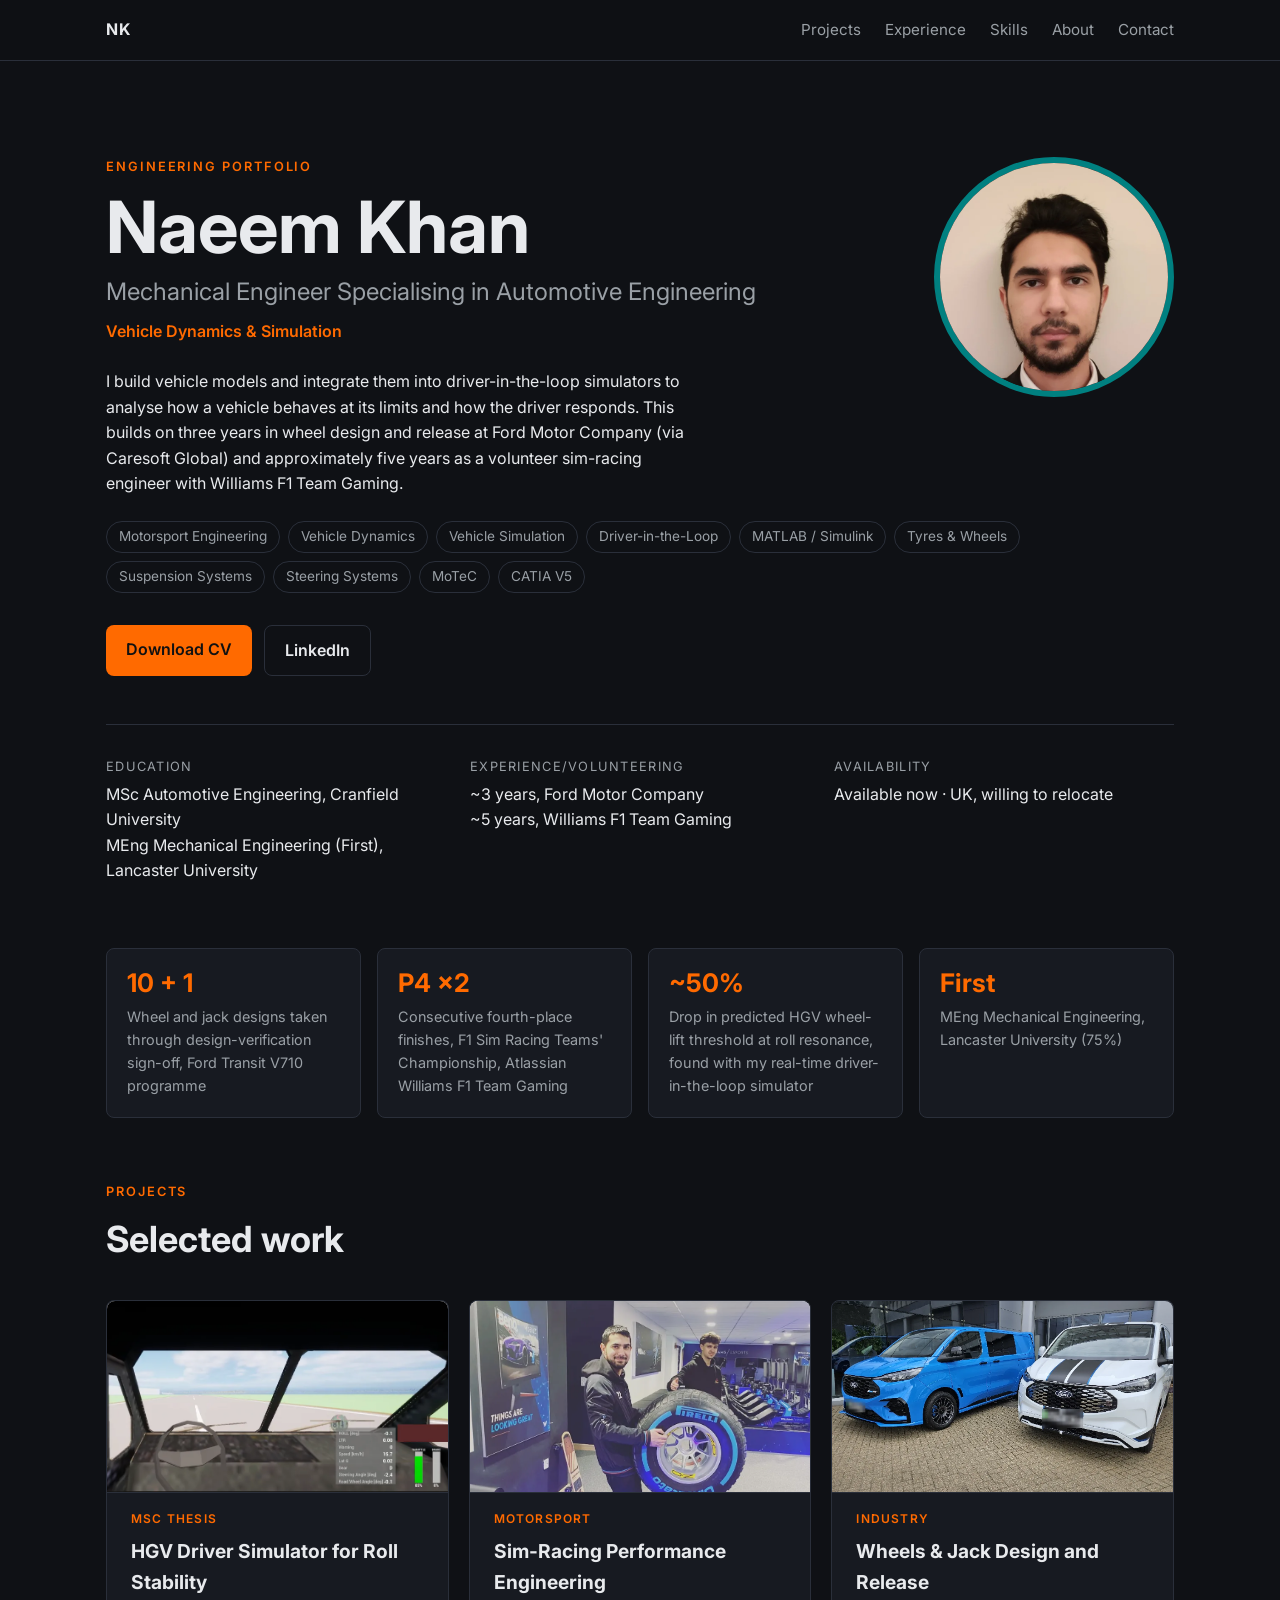
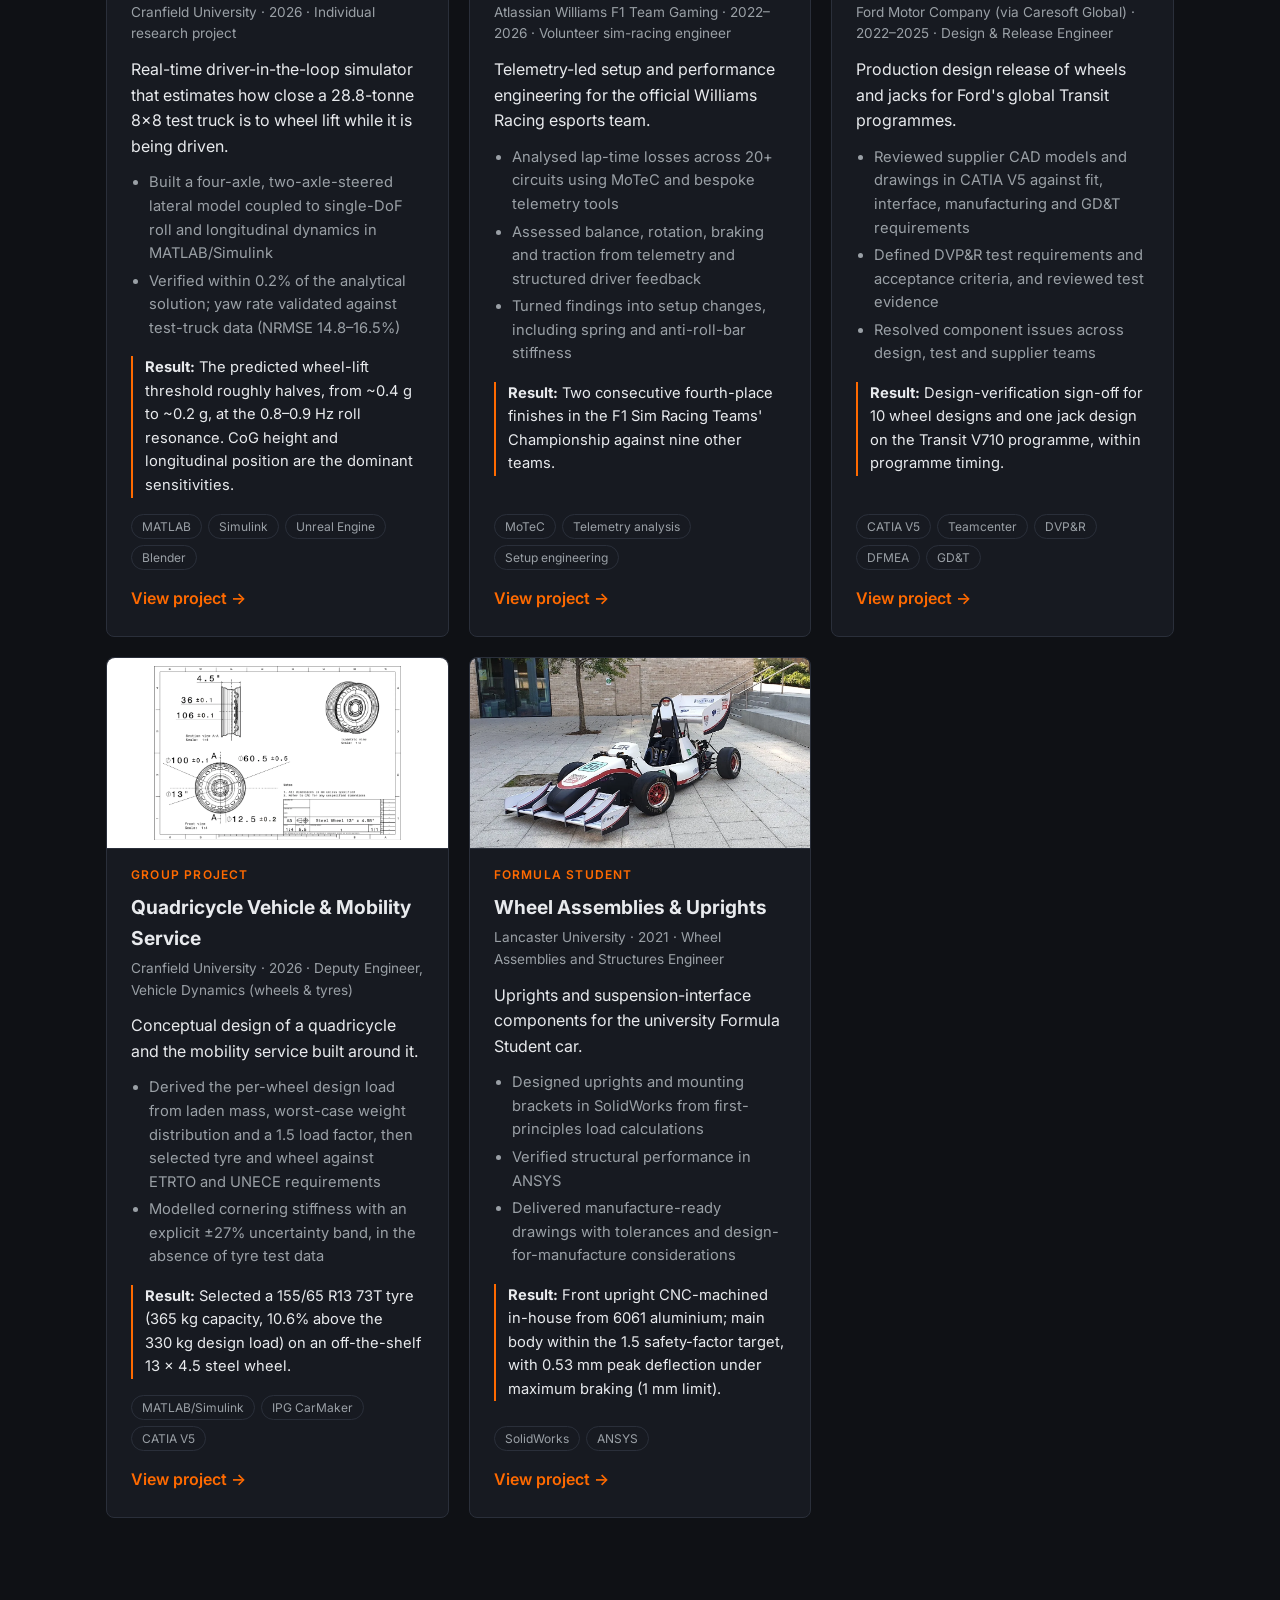
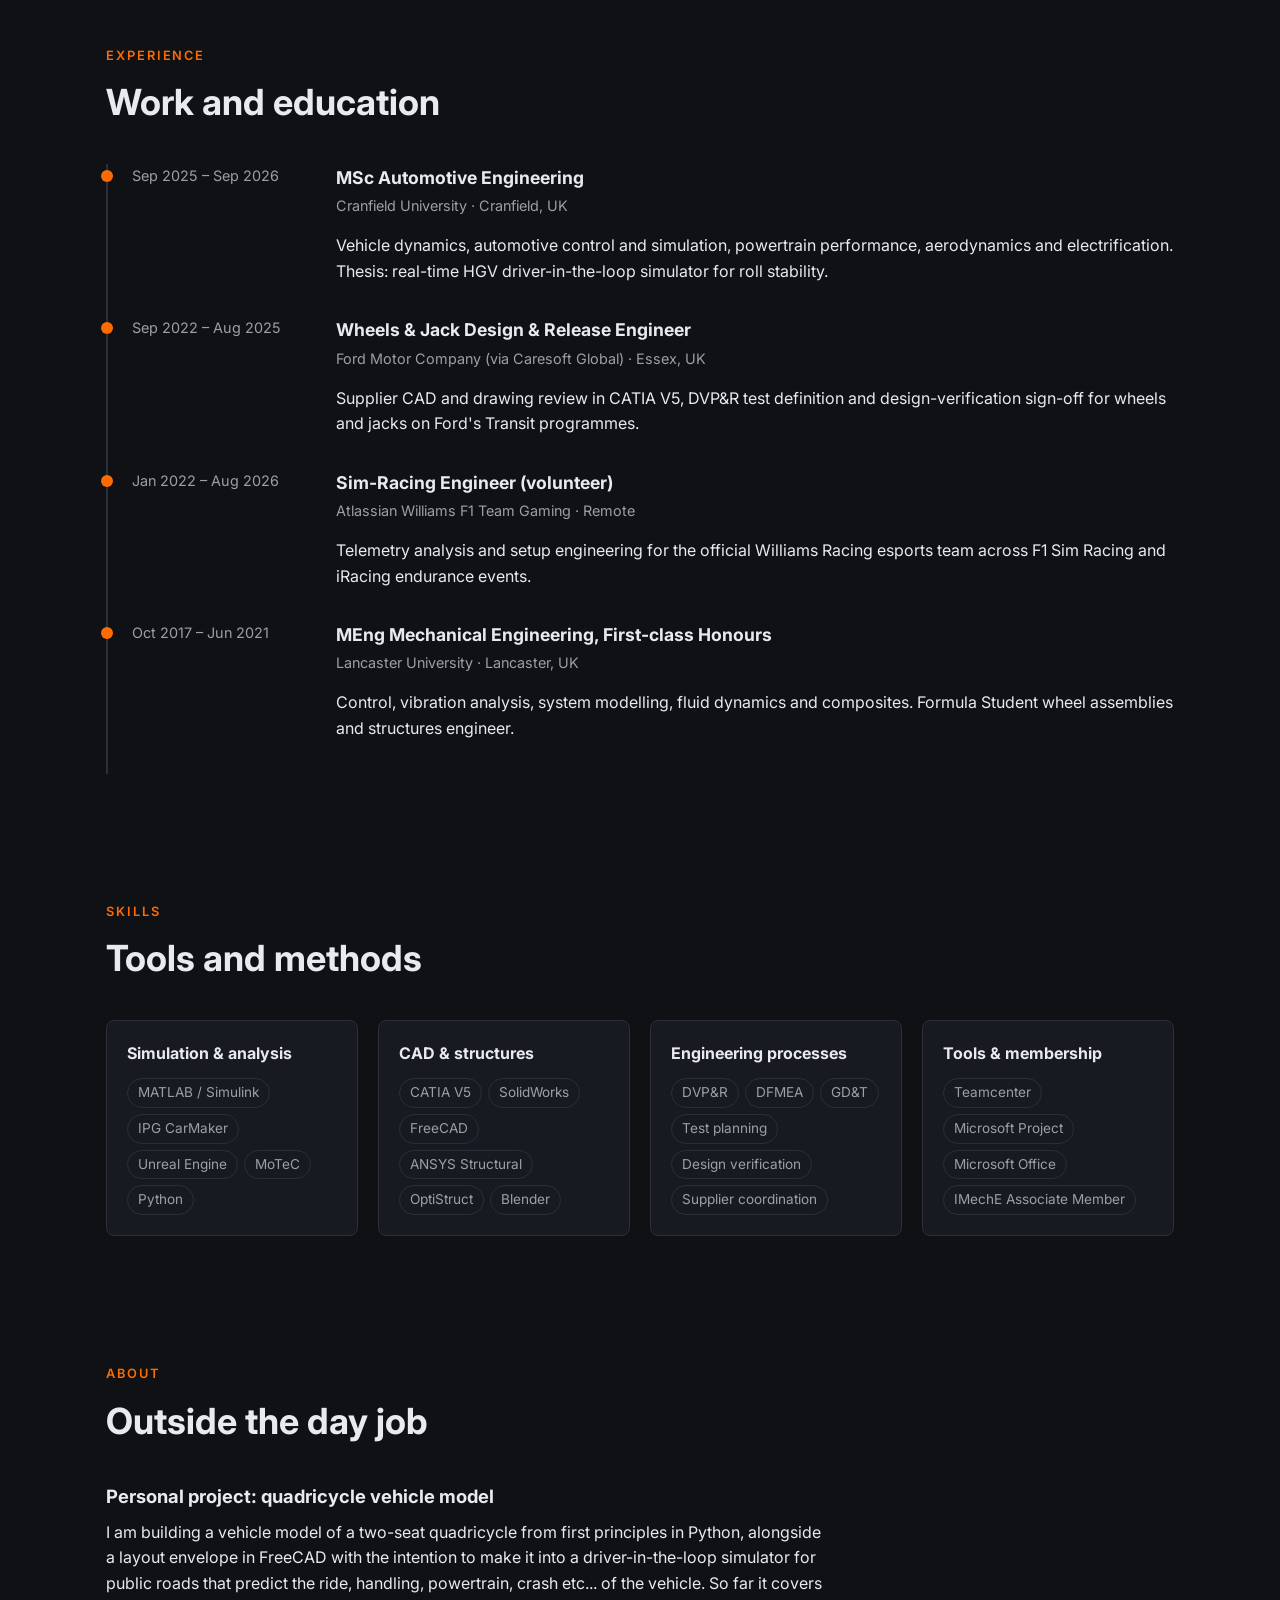
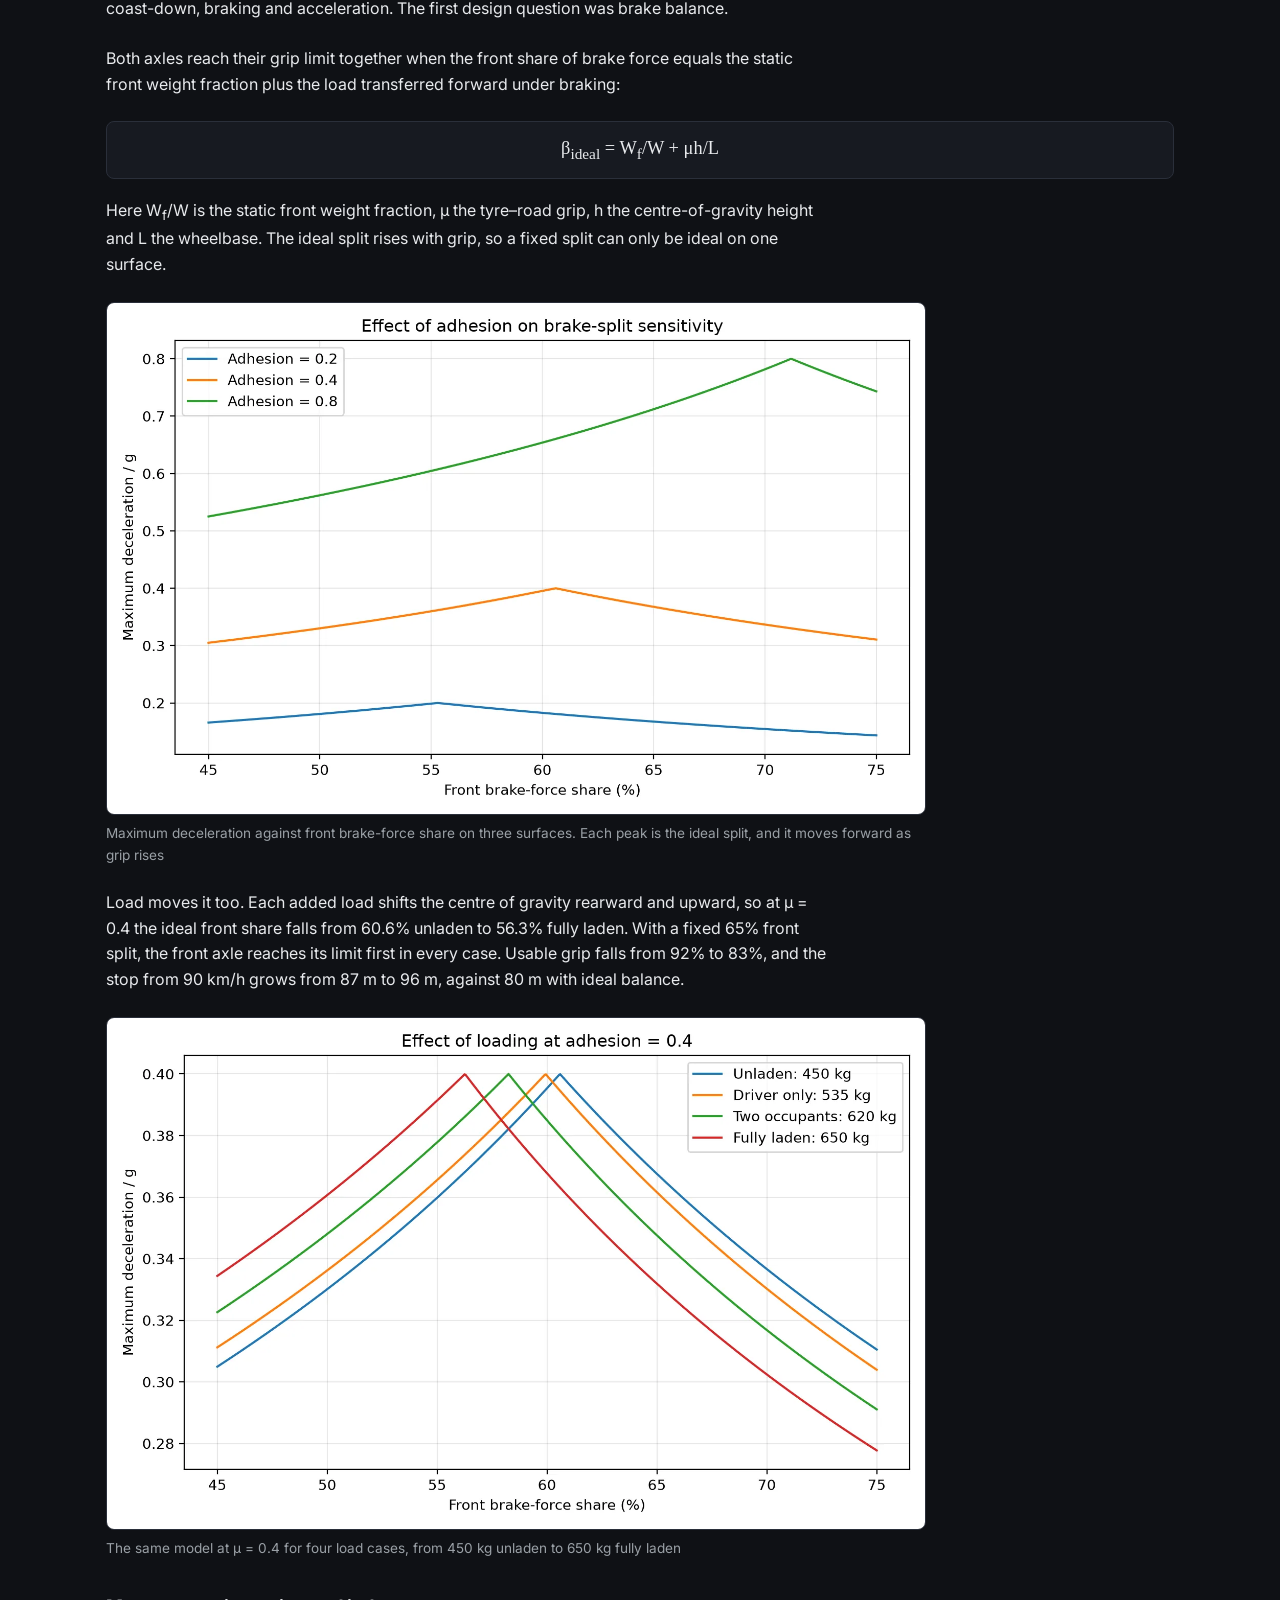
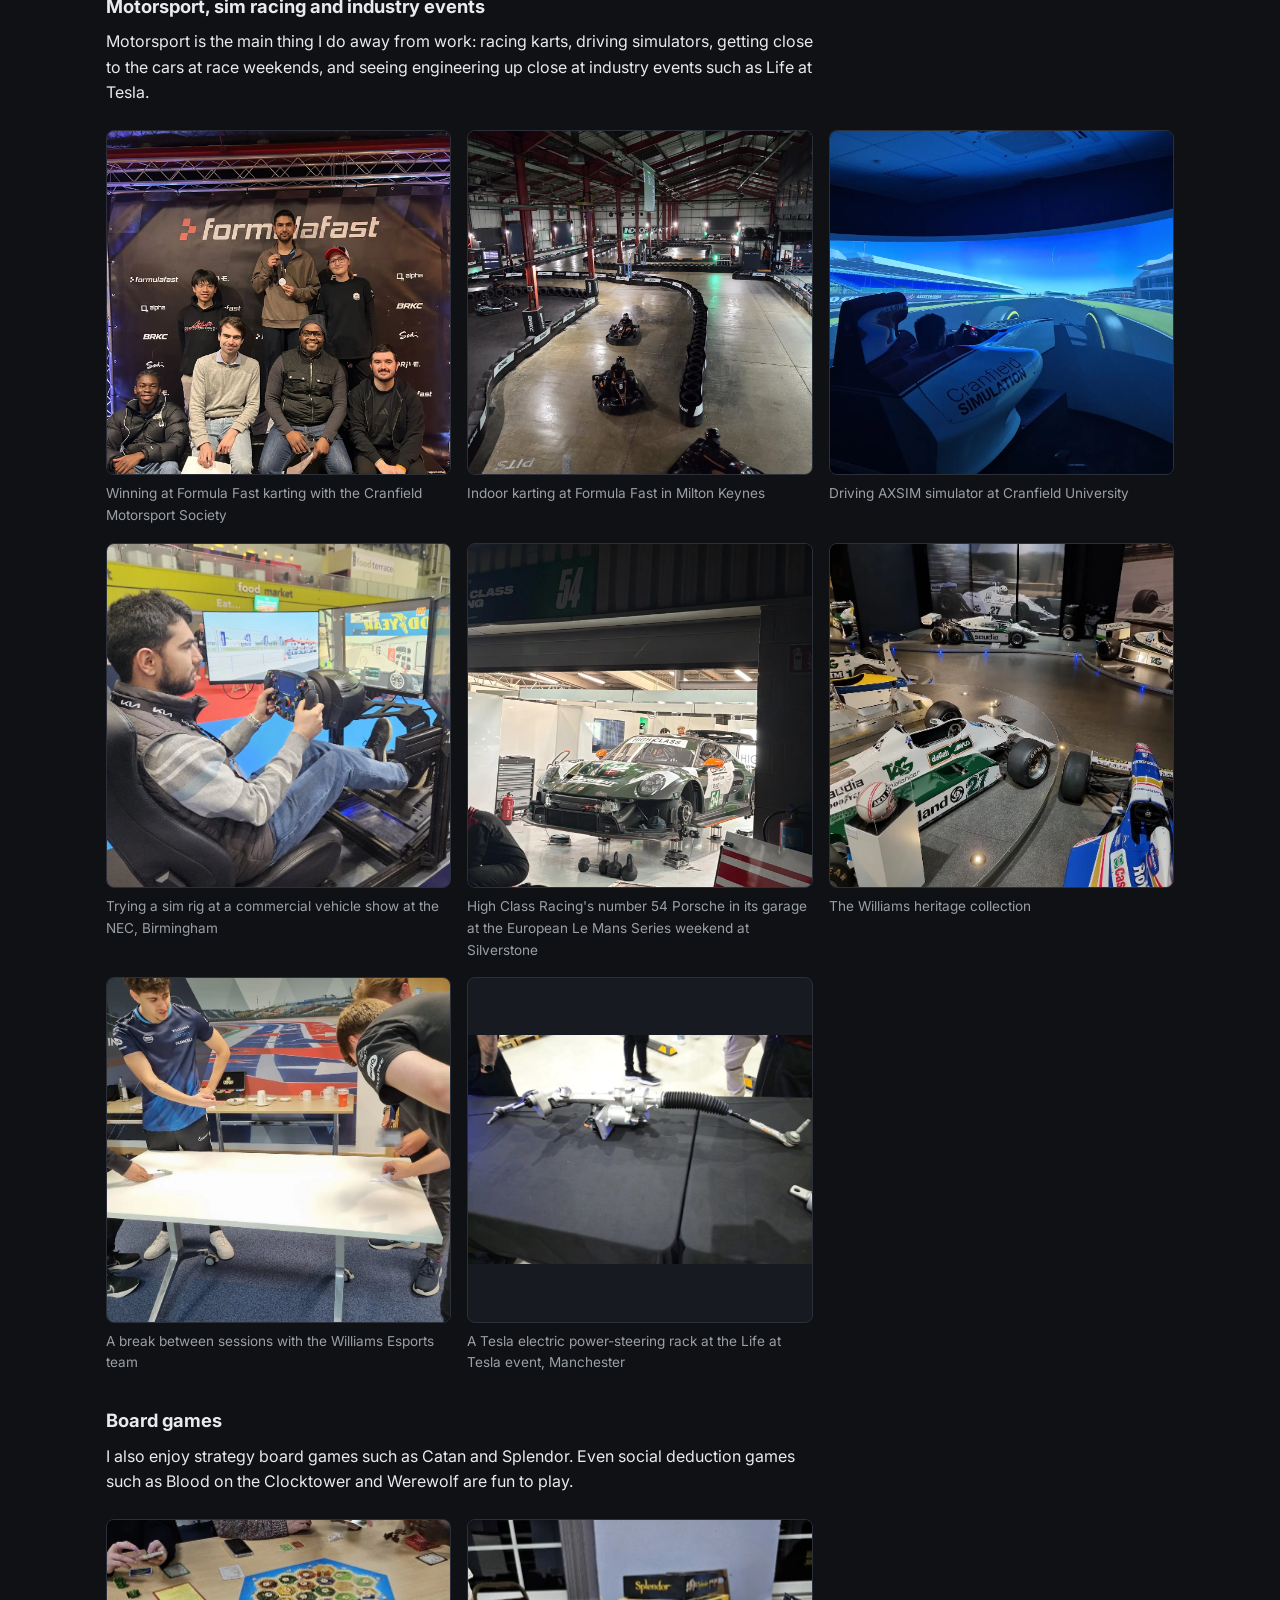
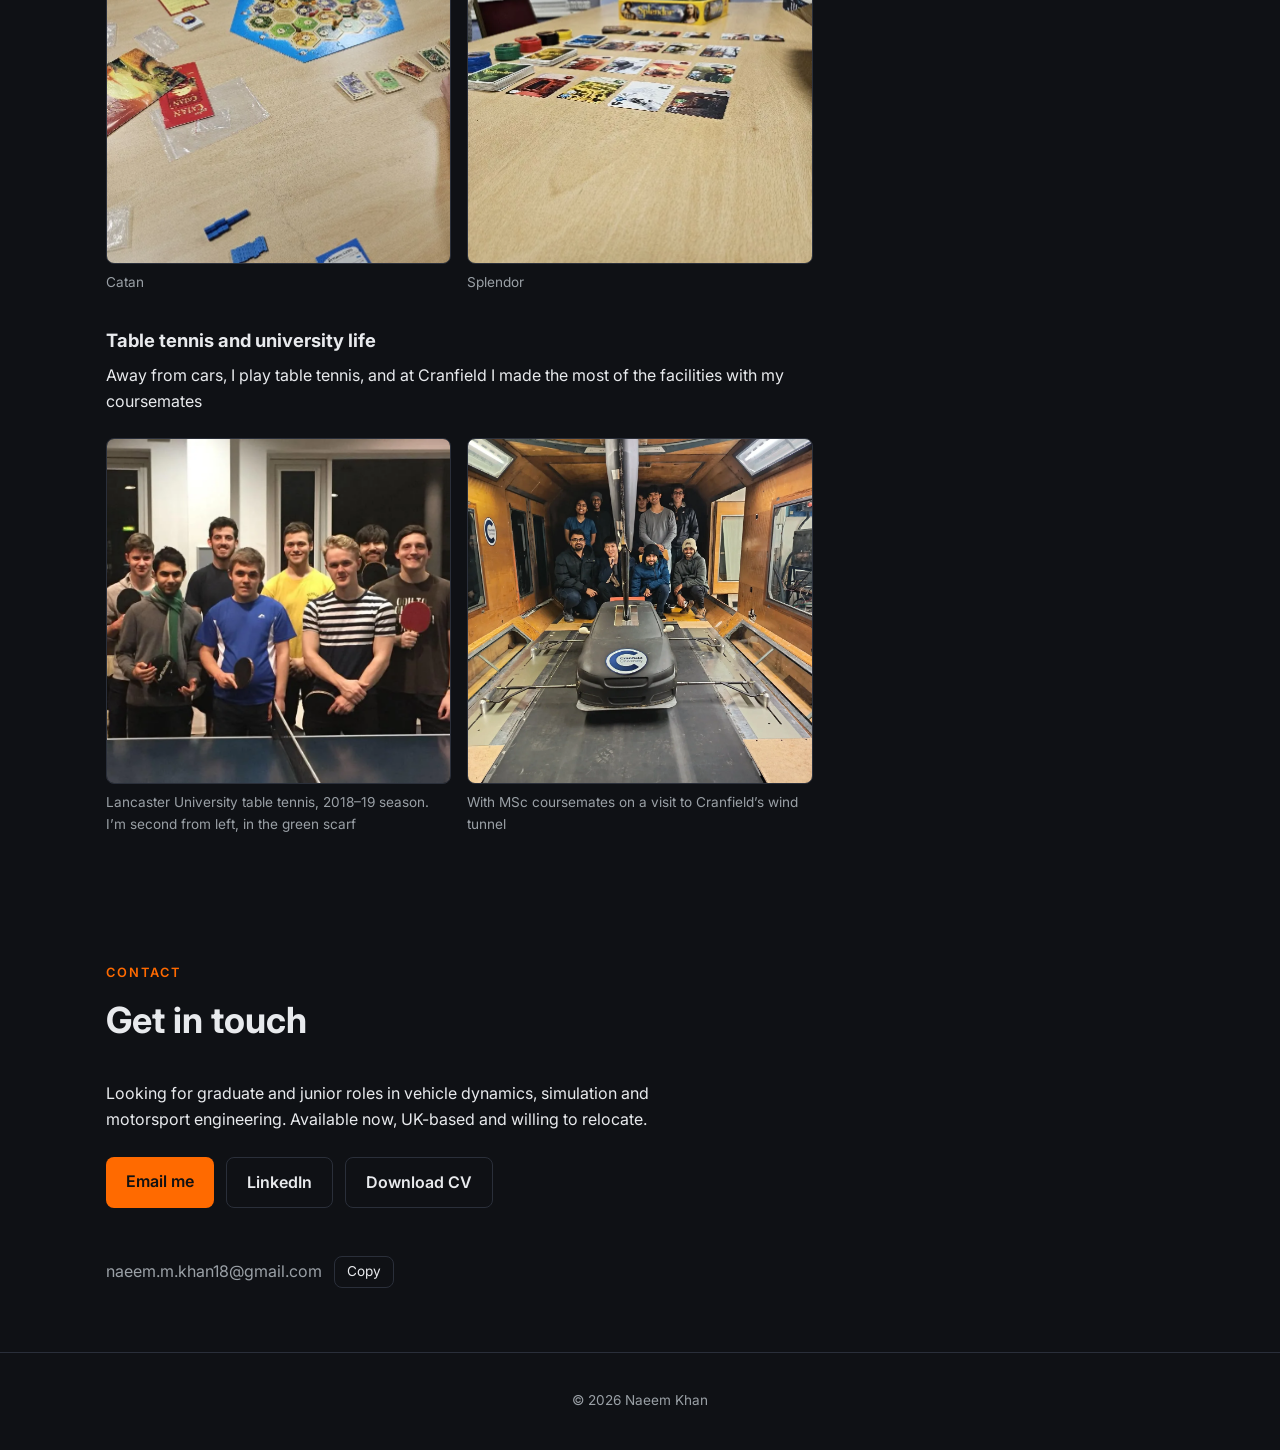
==== commit fd05c8b4: "About: quadricycle brake-balance model" ====
--- a/index.html
+++ b/index.html
@@ -281,6 +281,31 @@
       <h2 class="section-title">Outside the day job</h2>
 
       <div class="about-group">
+        <h3>Personal project: quadricycle vehicle model</h3>
+        <p class="about-lead">I am building a vehicle model of a two-seat quadricycle from first principles in Python, alongside a layout envelope in FreeCAD with the intention to make it into a driver-in-the-loop simulator for public roads that predict the ride, handling, powertrain, crash etc... of the vehicle. So far it covers coast-down, braking and acceleration. The first design question was brake balance.</p>
+        <p class="about-lead">Both axles reach their grip limit together when the front share of brake force equals the static front weight fraction plus the load transferred forward under braking:</p>
+        <p class="equation">&beta;<sub>ideal</sub> = W<sub>f</sub>/W + &mu;h/L</p>
+        <p class="about-lead">Here W<sub>f</sub>/W is the static front weight fraction, &mu; the tyre&ndash;road grip, h the centre-of-gravity height and L the wheelbase. The ideal split rises with grip, so a fixed split can only be ideal on one surface.</p>
+        <figure class="figure figure--chart">
+          <a href="assets/images/projects/quad-brake-split-adhesion.webp">
+            <img src="assets/images/projects/quad-brake-split-adhesion.webp"
+                 alt="Line chart of maximum deceleration in g against front brake-force share from 45 to 75 percent, for adhesion 0.2, 0.4 and 0.8. The peaks of 0.2, 0.4 and 0.8 g sit at about 55, 61 and 71 percent front"
+                 width="1600" height="1000" loading="lazy">
+          </a>
+          <figcaption>Maximum deceleration against front brake-force share on three surfaces. Each peak is the ideal split, and it moves forward as grip rises</figcaption>
+        </figure>
+        <p class="about-lead">Load moves it too. Each added load shifts the centre of gravity rearward and upward, so at &mu; = 0.4 the ideal front share falls from 60.6% unladen to 56.3% fully laden. With a fixed 65% front split, the front axle reaches its limit first in every case. Usable grip falls from 92% to 83%, and the stop from 90 km/h grows from 87 m to 96 m, against 80 m with ideal balance.</p>
+        <figure class="figure figure--chart">
+          <a href="assets/images/projects/quad-brake-split-loading.webp">
+            <img src="assets/images/projects/quad-brake-split-loading.webp"
+                 alt="Line chart of maximum deceleration against front brake-force share at adhesion 0.4 for unladen, driver only, two occupants and fully laden cases. Each peaks at 0.4 g, and the peak moves from about 61 to 56 percent front as load increases"
+                 width="1600" height="1000" loading="lazy">
+          </a>
+          <figcaption>The same model at &mu; = 0.4 for four load cases, from 450 kg unladen to 650 kg fully laden</figcaption>
+        </figure>
+      </div>
+
+      <div class="about-group">
         <h3>Motorsport, sim racing and industry events</h3>
         <p class="about-lead">Motorsport is the main thing I do away from work: racing karts, driving simulators, getting close to the cars at race weekends, and seeing engineering up close at industry events such as Life at Tesla.</p>
         <div class="photo-grid">
--- a/css/style.css
+++ b/css/style.css
@@ -263,6 +263,7 @@
 .figure img { width: 100%; height: auto; display: block; border-radius: var(--radius); border: 1px solid var(--line); }
 .figure figcaption { font-size: 0.85rem; color: var(--muted); margin-top: 8px; }
 .figure--narrow { max-width: 420px; }   /* portrait photos would be too tall at full width */
+.figure--chart { max-width: 820px; }    /* keeps chart text readable; matches project-page width */
 
 /* Equation and research question */
 .equation {
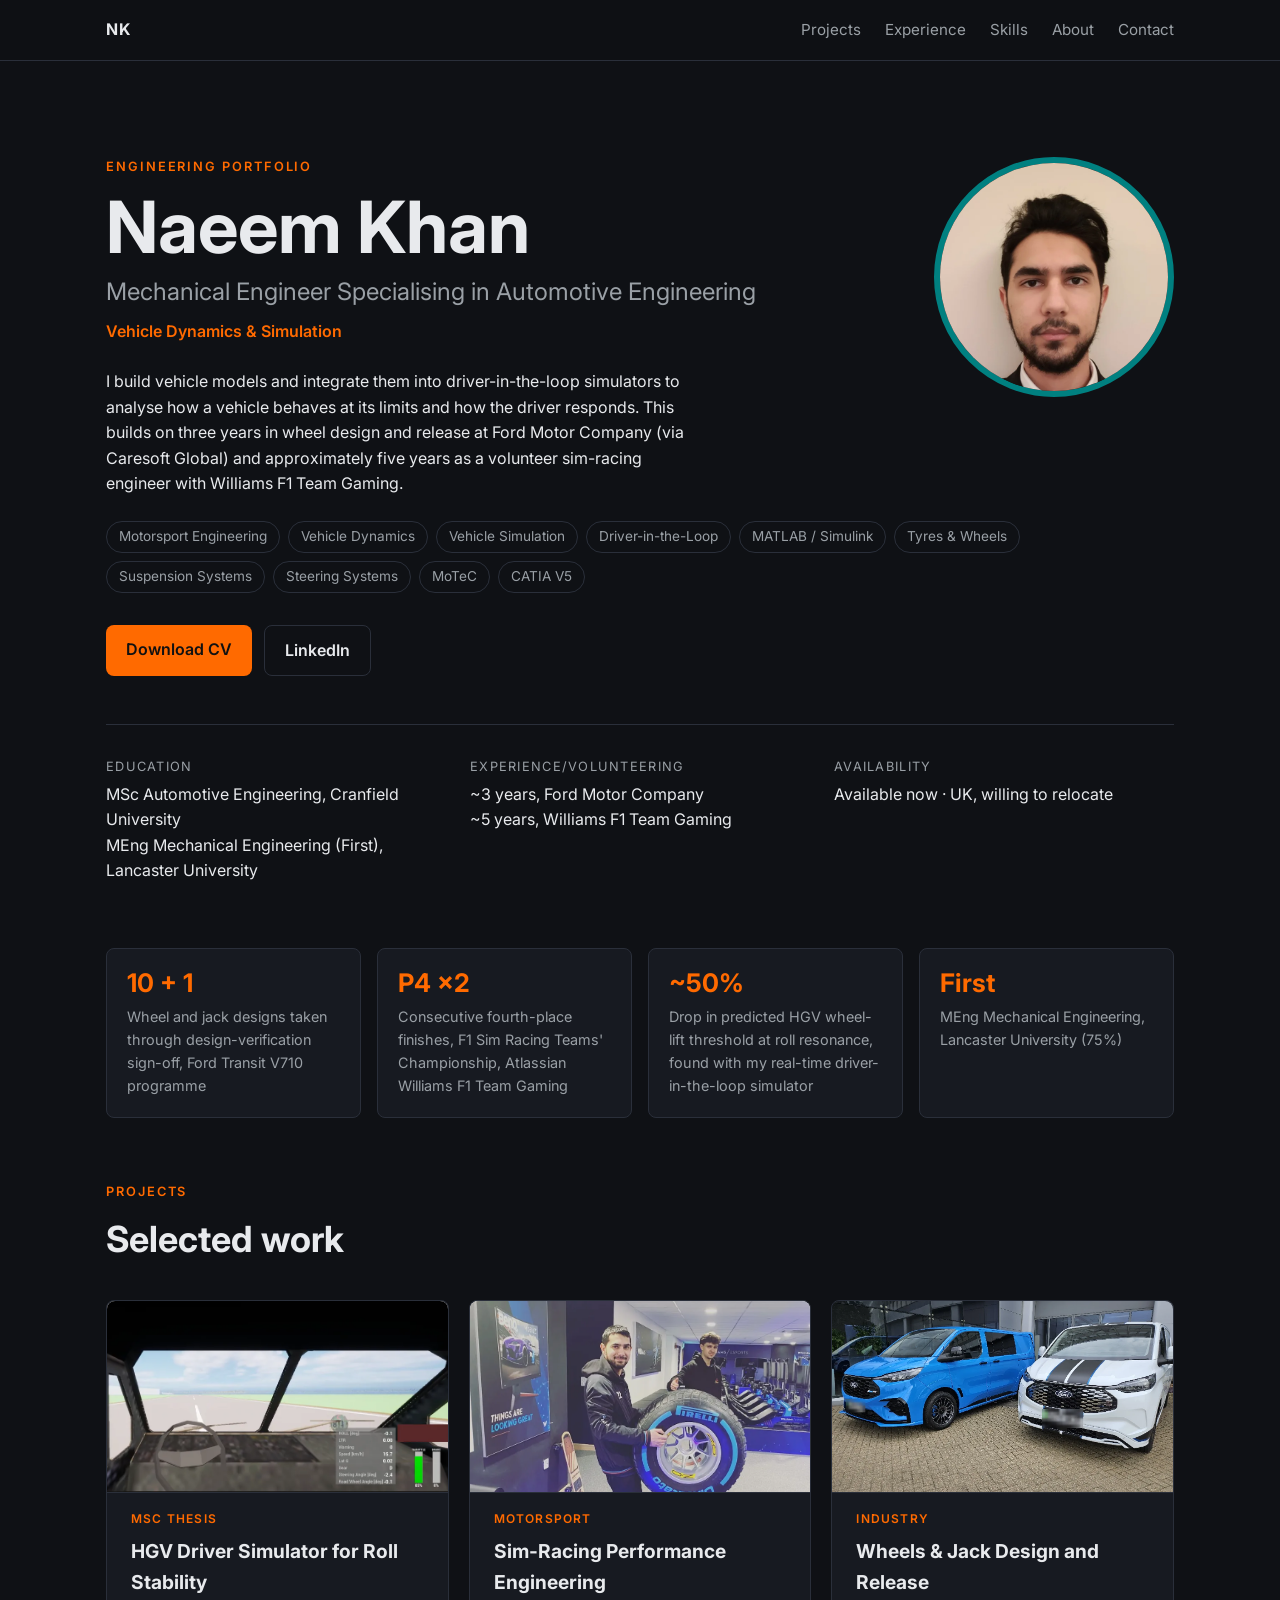
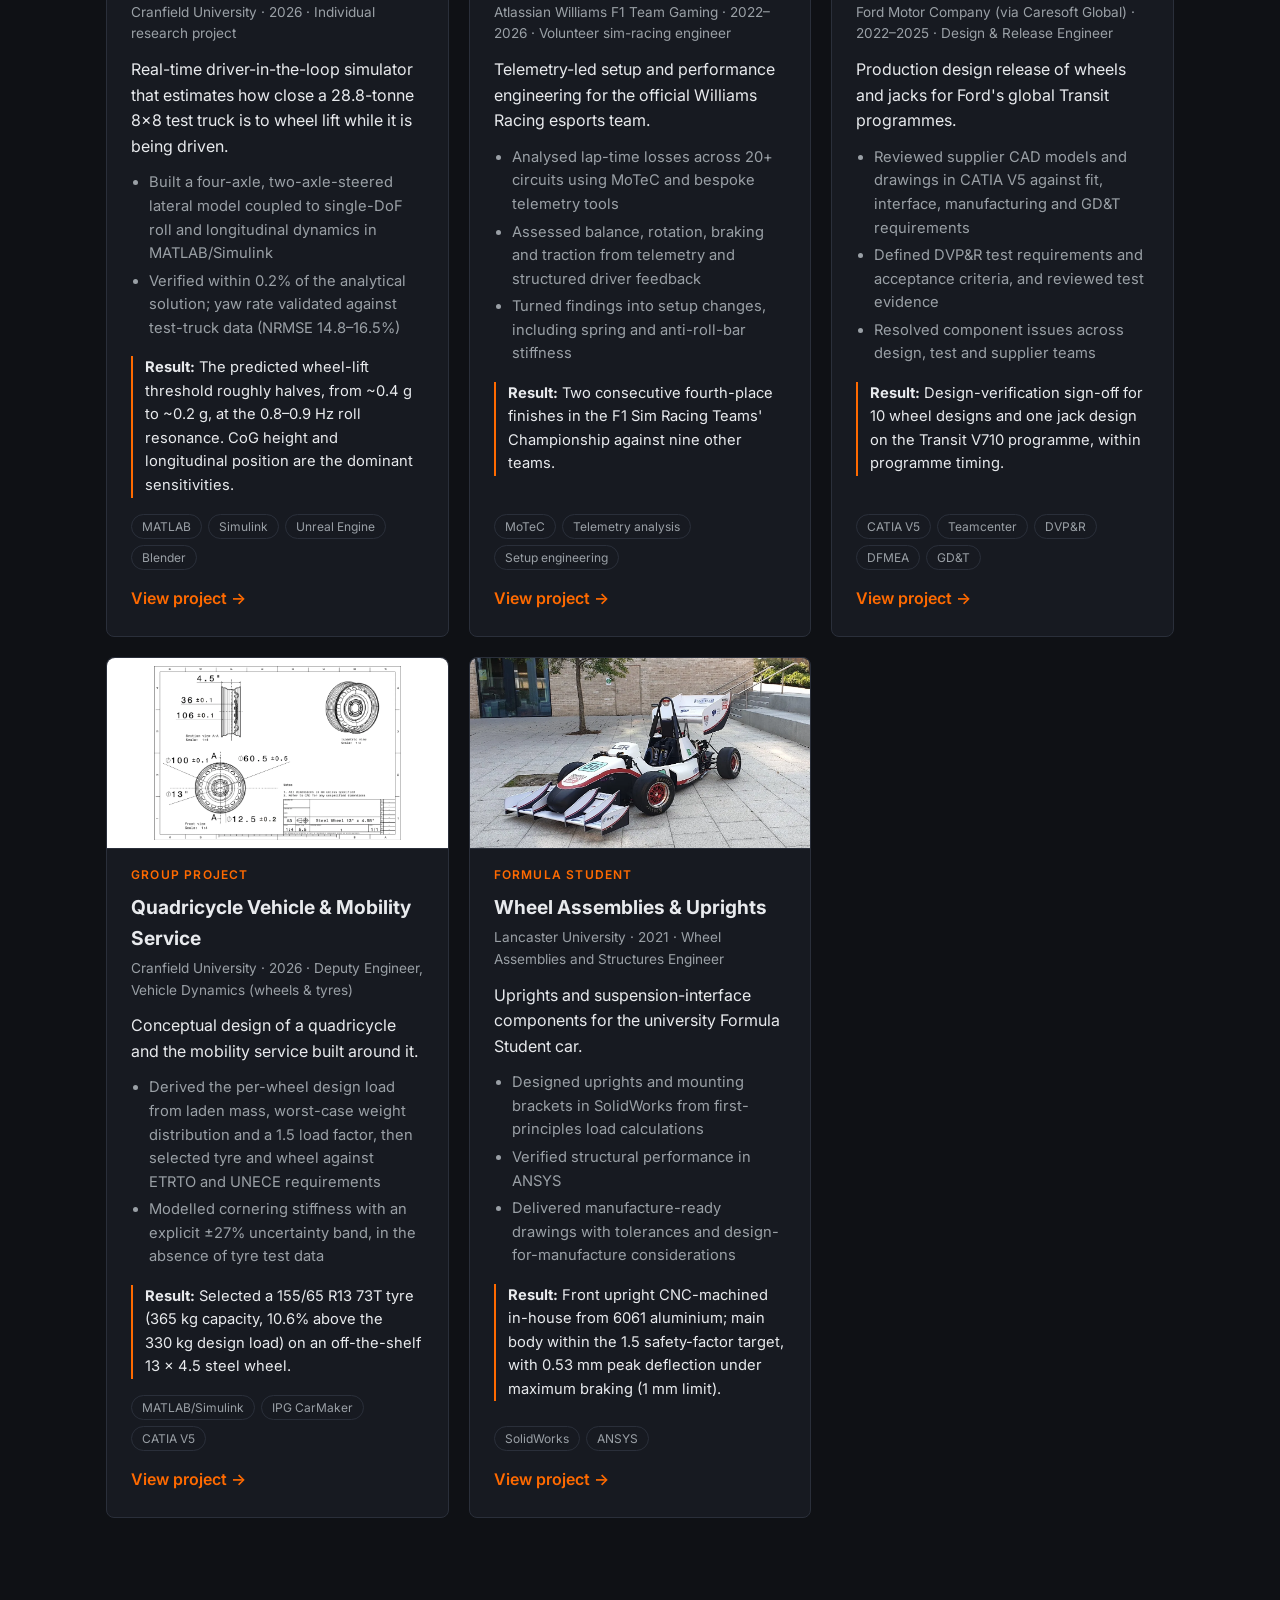
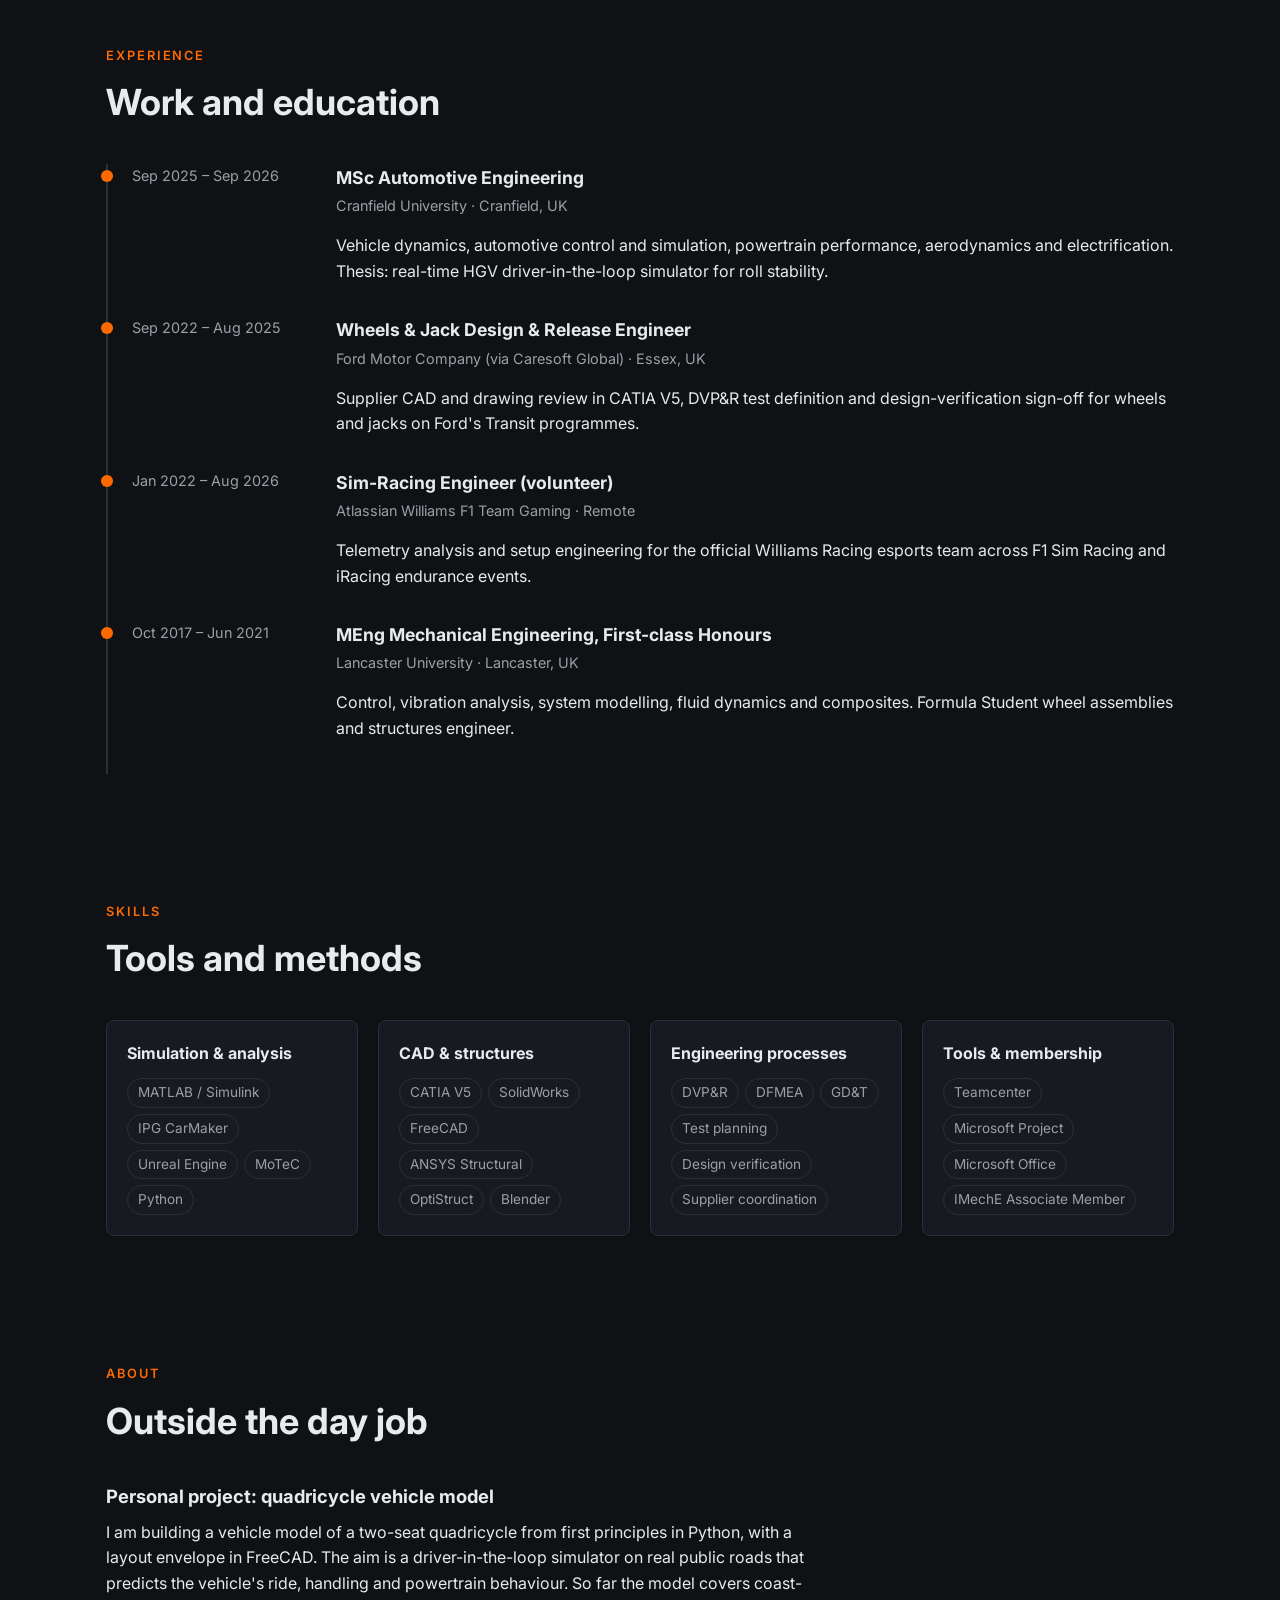
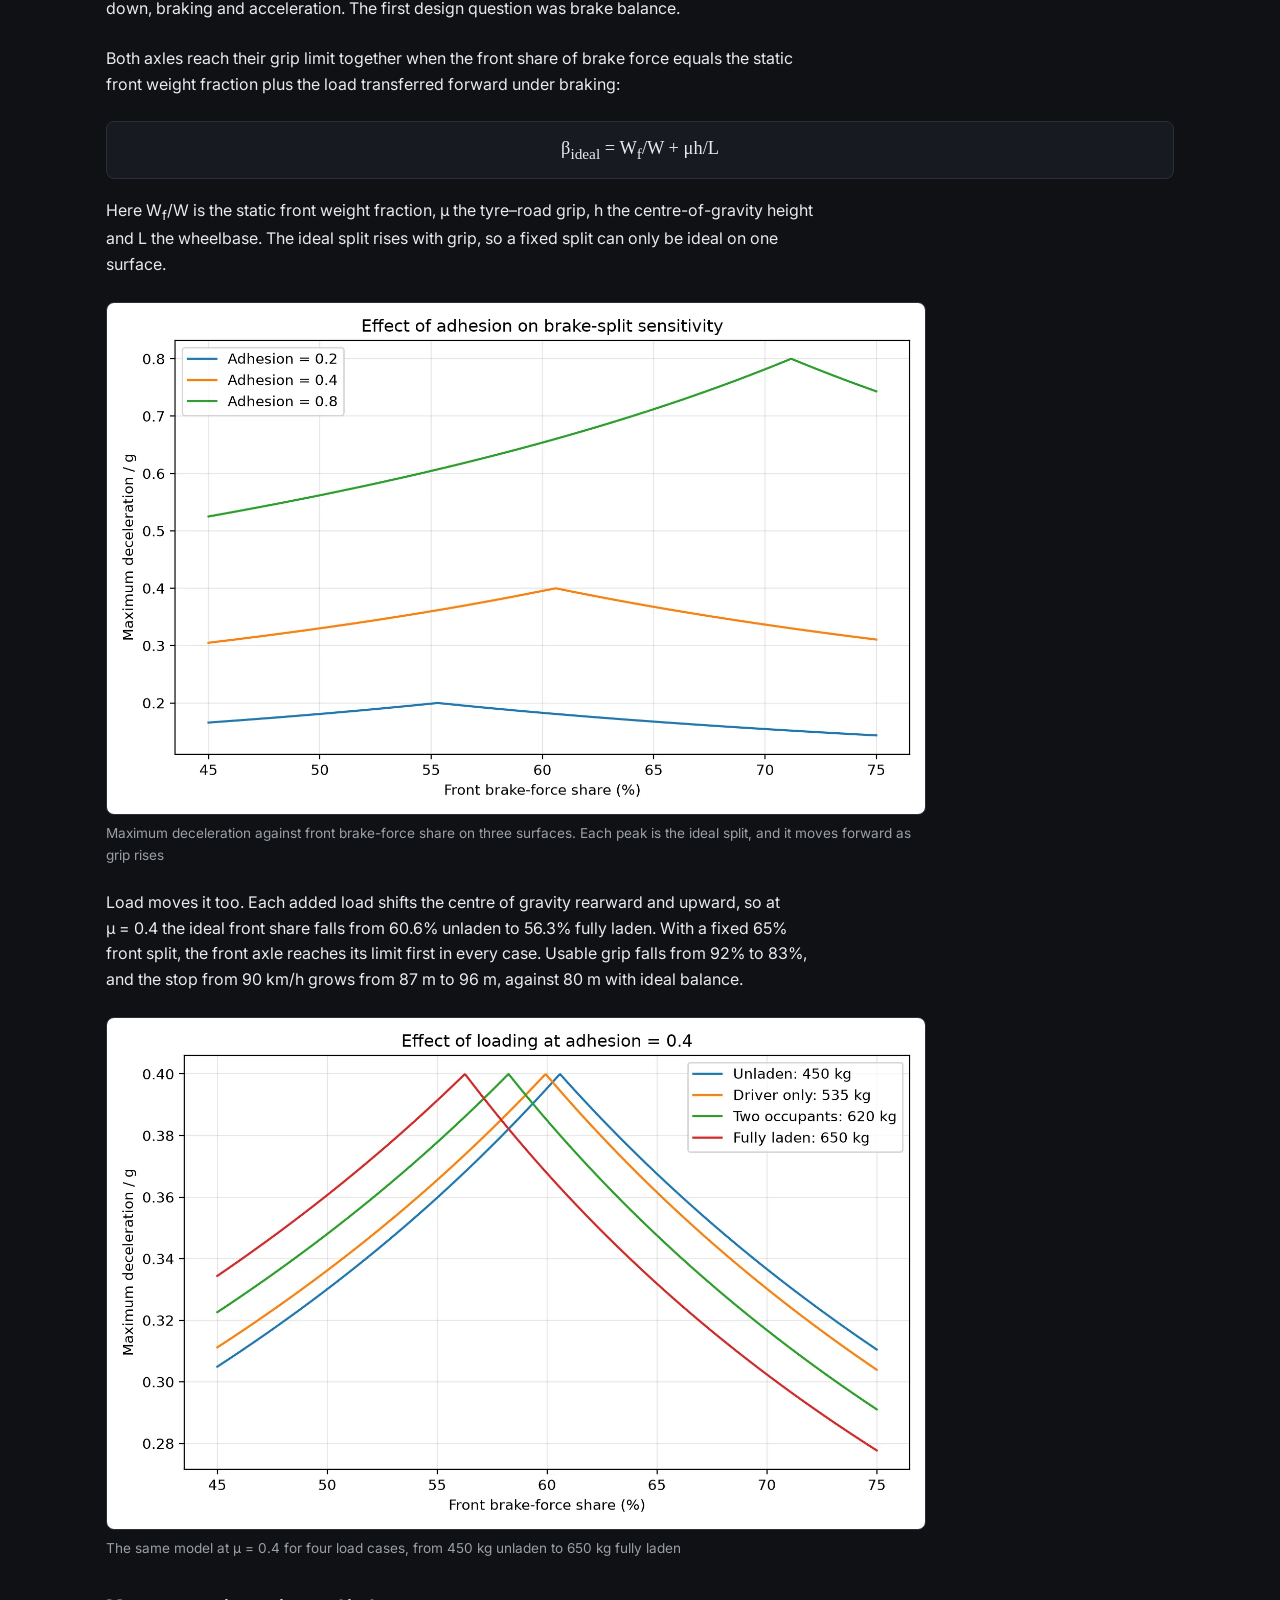
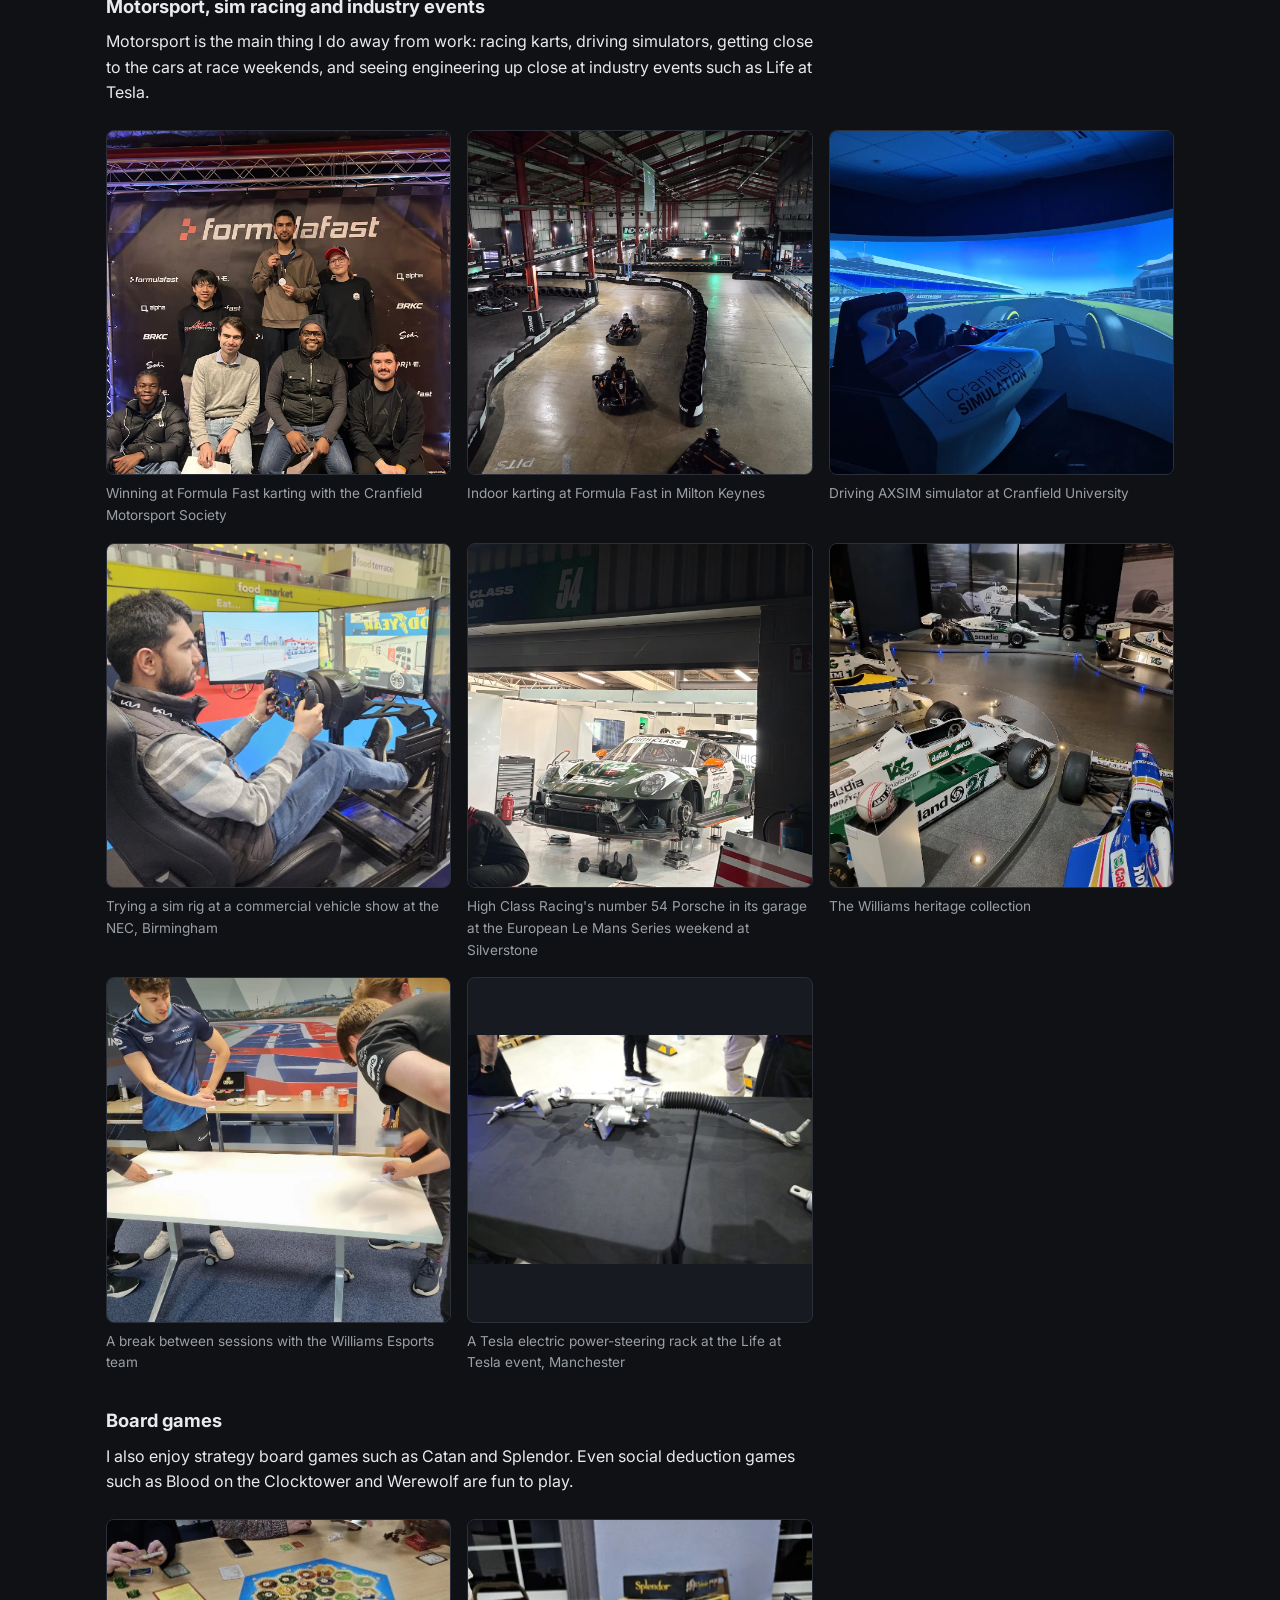
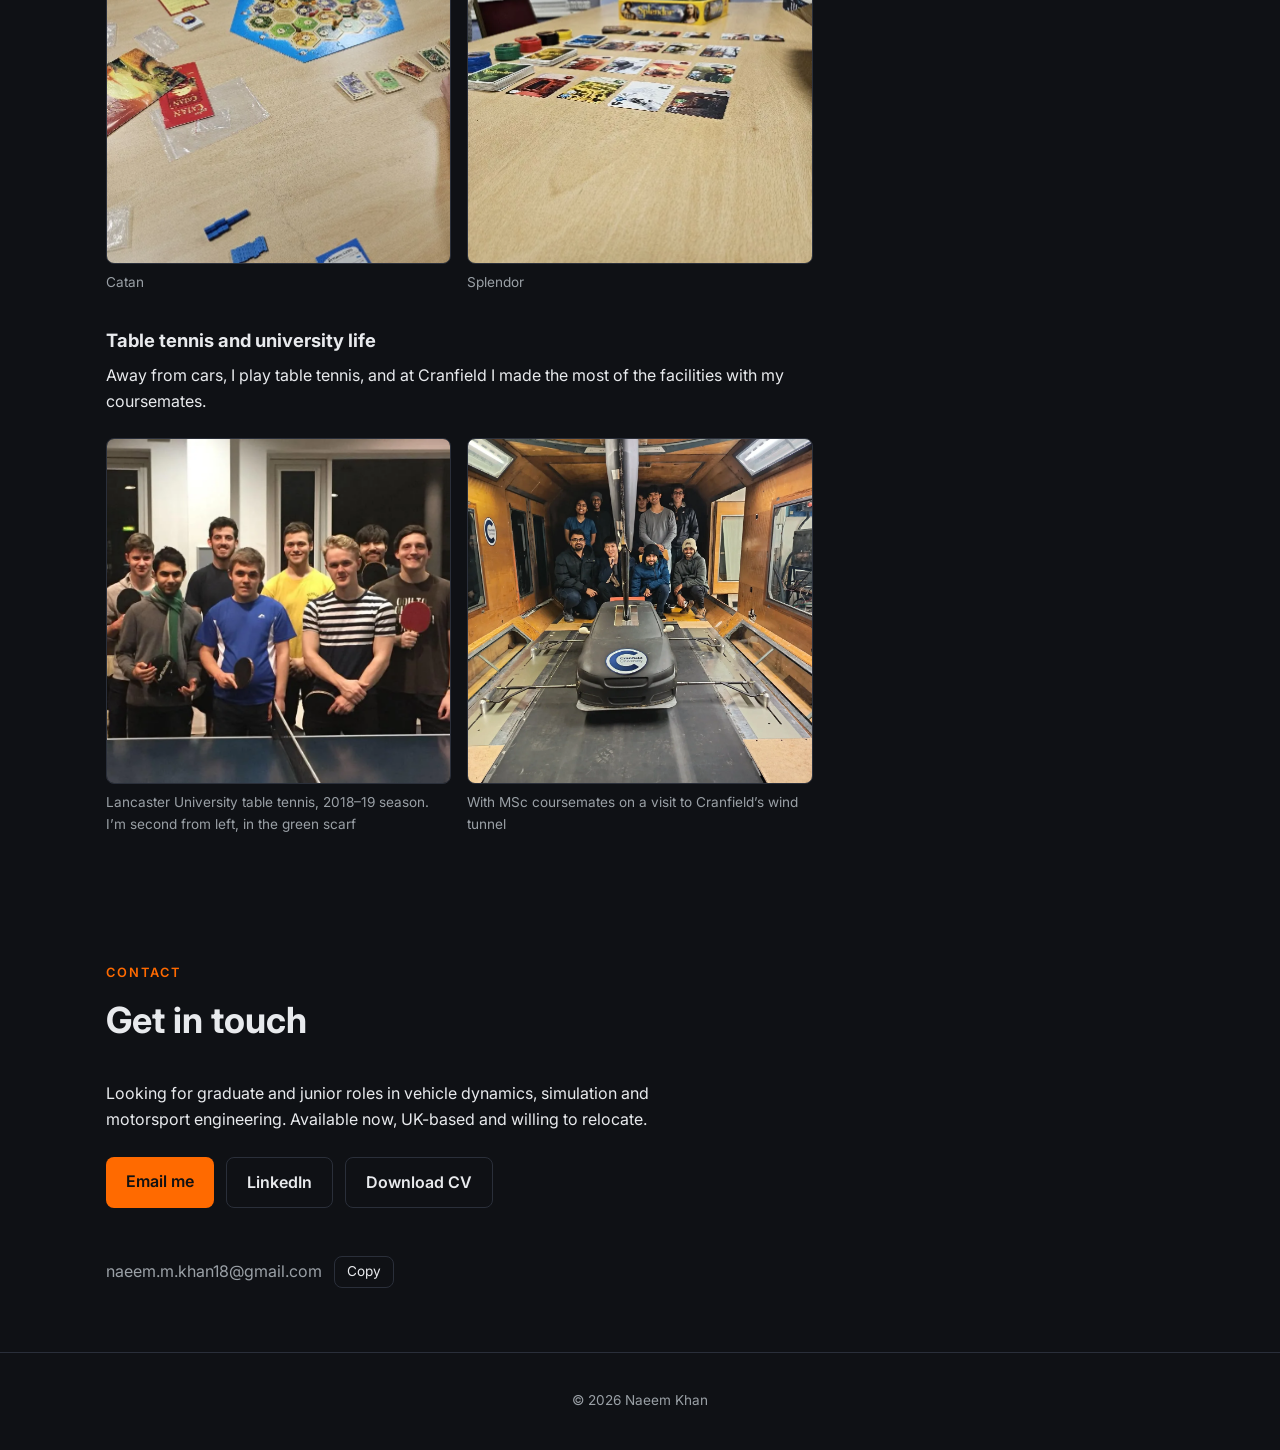
==== commit ee72437a: "About: tighten quadricycle intro; keep mu = 0.4 together; full stop" ====
--- a/index.html
+++ b/index.html
@@ -282,7 +282,7 @@
 
       <div class="about-group">
         <h3>Personal project: quadricycle vehicle model</h3>
-        <p class="about-lead">I am building a vehicle model of a two-seat quadricycle from first principles in Python, alongside a layout envelope in FreeCAD with the intention to make it into a driver-in-the-loop simulator for public roads that predict the ride, handling, powertrain, crash etc... of the vehicle. So far it covers coast-down, braking and acceleration. The first design question was brake balance.</p>
+        <p class="about-lead">I am building a vehicle model of a two-seat quadricycle from first principles in Python, with a layout envelope in FreeCAD. The aim is a driver-in-the-loop simulator on real public roads that predicts the vehicle's ride, handling and powertrain behaviour. So far the model covers coast-down, braking and acceleration. The first design question was brake balance.</p>
         <p class="about-lead">Both axles reach their grip limit together when the front share of brake force equals the static front weight fraction plus the load transferred forward under braking:</p>
         <p class="equation">&beta;<sub>ideal</sub> = W<sub>f</sub>/W + &mu;h/L</p>
         <p class="about-lead">Here W<sub>f</sub>/W is the static front weight fraction, &mu; the tyre&ndash;road grip, h the centre-of-gravity height and L the wheelbase. The ideal split rises with grip, so a fixed split can only be ideal on one surface.</p>
@@ -294,7 +294,7 @@
           </a>
           <figcaption>Maximum deceleration against front brake-force share on three surfaces. Each peak is the ideal split, and it moves forward as grip rises</figcaption>
         </figure>
-        <p class="about-lead">Load moves it too. Each added load shifts the centre of gravity rearward and upward, so at &mu; = 0.4 the ideal front share falls from 60.6% unladen to 56.3% fully laden. With a fixed 65% front split, the front axle reaches its limit first in every case. Usable grip falls from 92% to 83%, and the stop from 90 km/h grows from 87 m to 96 m, against 80 m with ideal balance.</p>
+        <p class="about-lead">Load moves it too. Each added load shifts the centre of gravity rearward and upward, so at &mu;&nbsp;=&nbsp;0.4 the ideal front share falls from 60.6% unladen to 56.3% fully laden. With a fixed 65% front split, the front axle reaches its limit first in every case. Usable grip falls from 92% to 83%, and the stop from 90 km/h grows from 87 m to 96 m, against 80 m with ideal balance.</p>
         <figure class="figure figure--chart">
           <a href="assets/images/projects/quad-brake-split-loading.webp">
             <img src="assets/images/projects/quad-brake-split-loading.webp"
@@ -380,7 +380,7 @@
       </div>
             <div class="about-group">
         <h3>Table tennis and university life</h3>
-        <p class="about-lead">Away from cars, I play table tennis, and at Cranfield I made the most of the facilities with my coursemates</p>
+        <p class="about-lead">Away from cars, I play table tennis, and at Cranfield I made the most of the facilities with my coursemates.</p>
         <div class="photo-grid">
           <figure>
             <img src="assets/images/projects/about-table-tennis.webp" style="object-position: 50% 40%;"
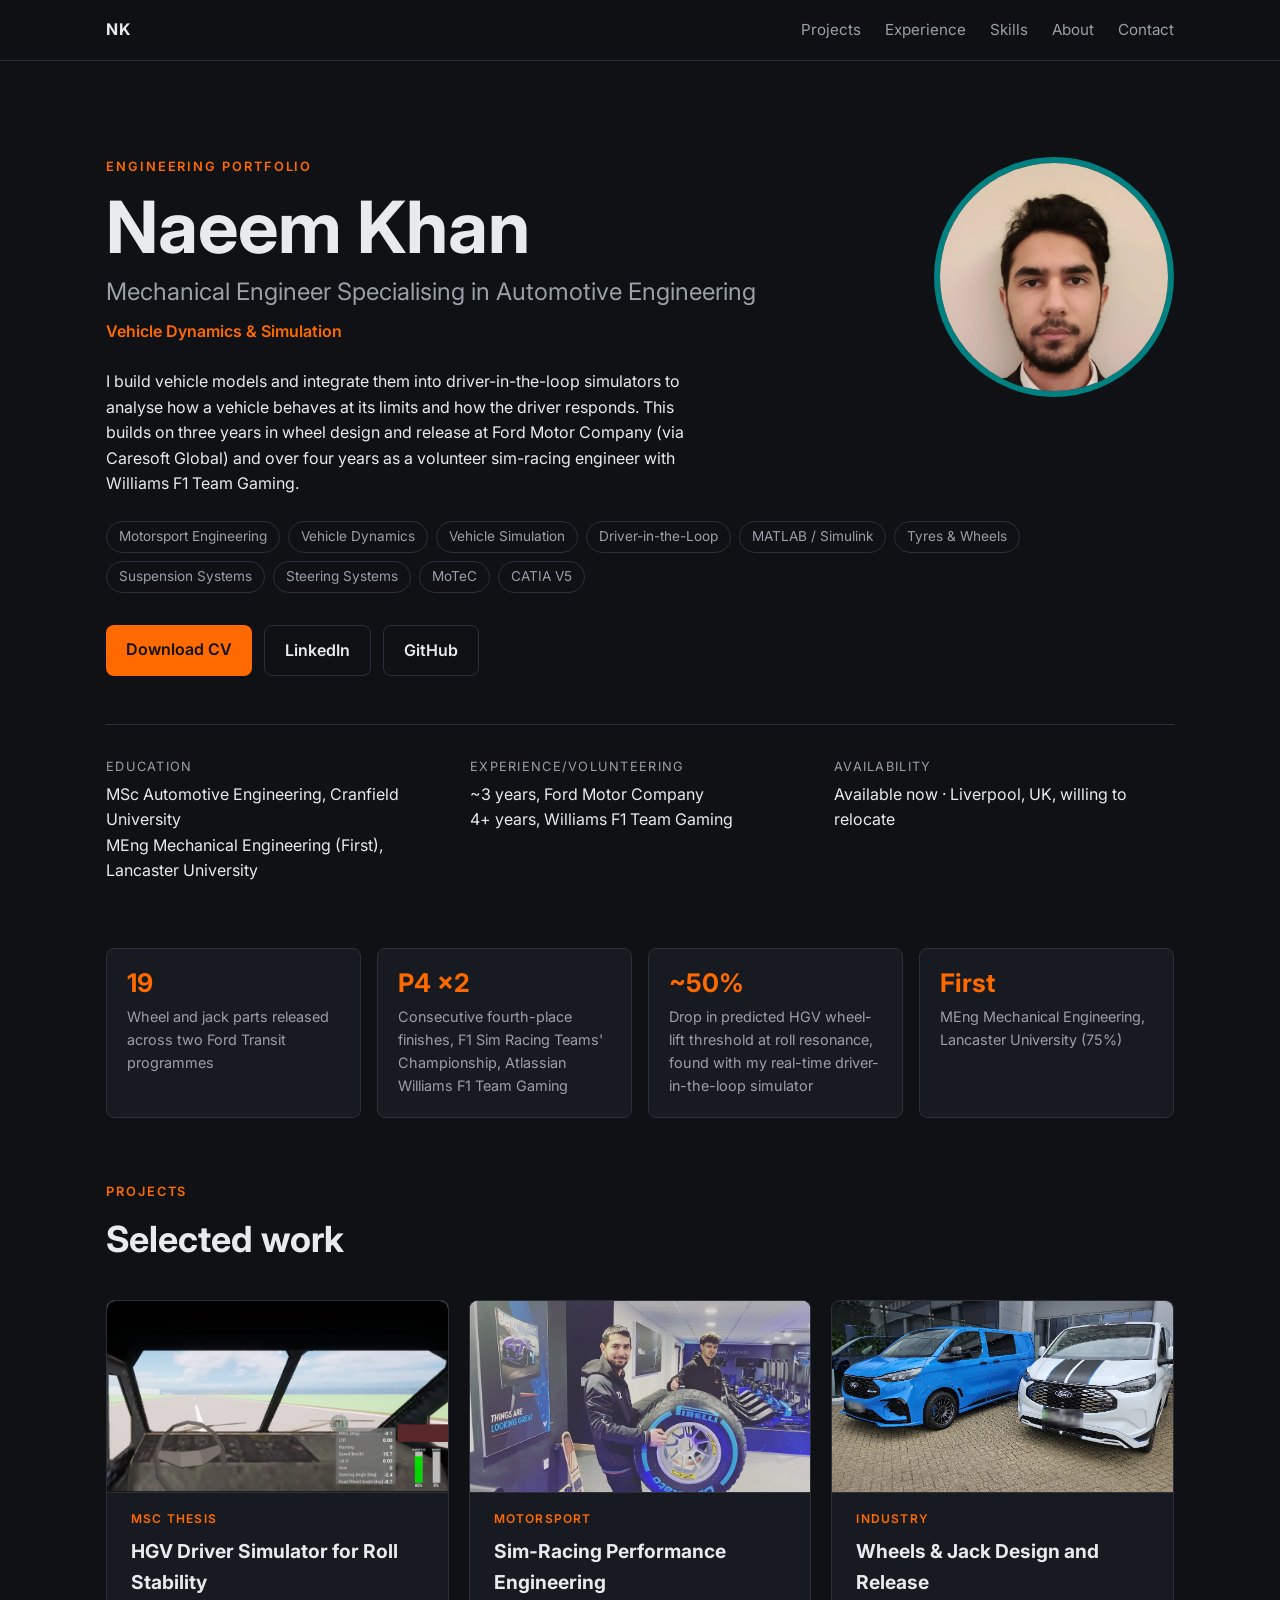
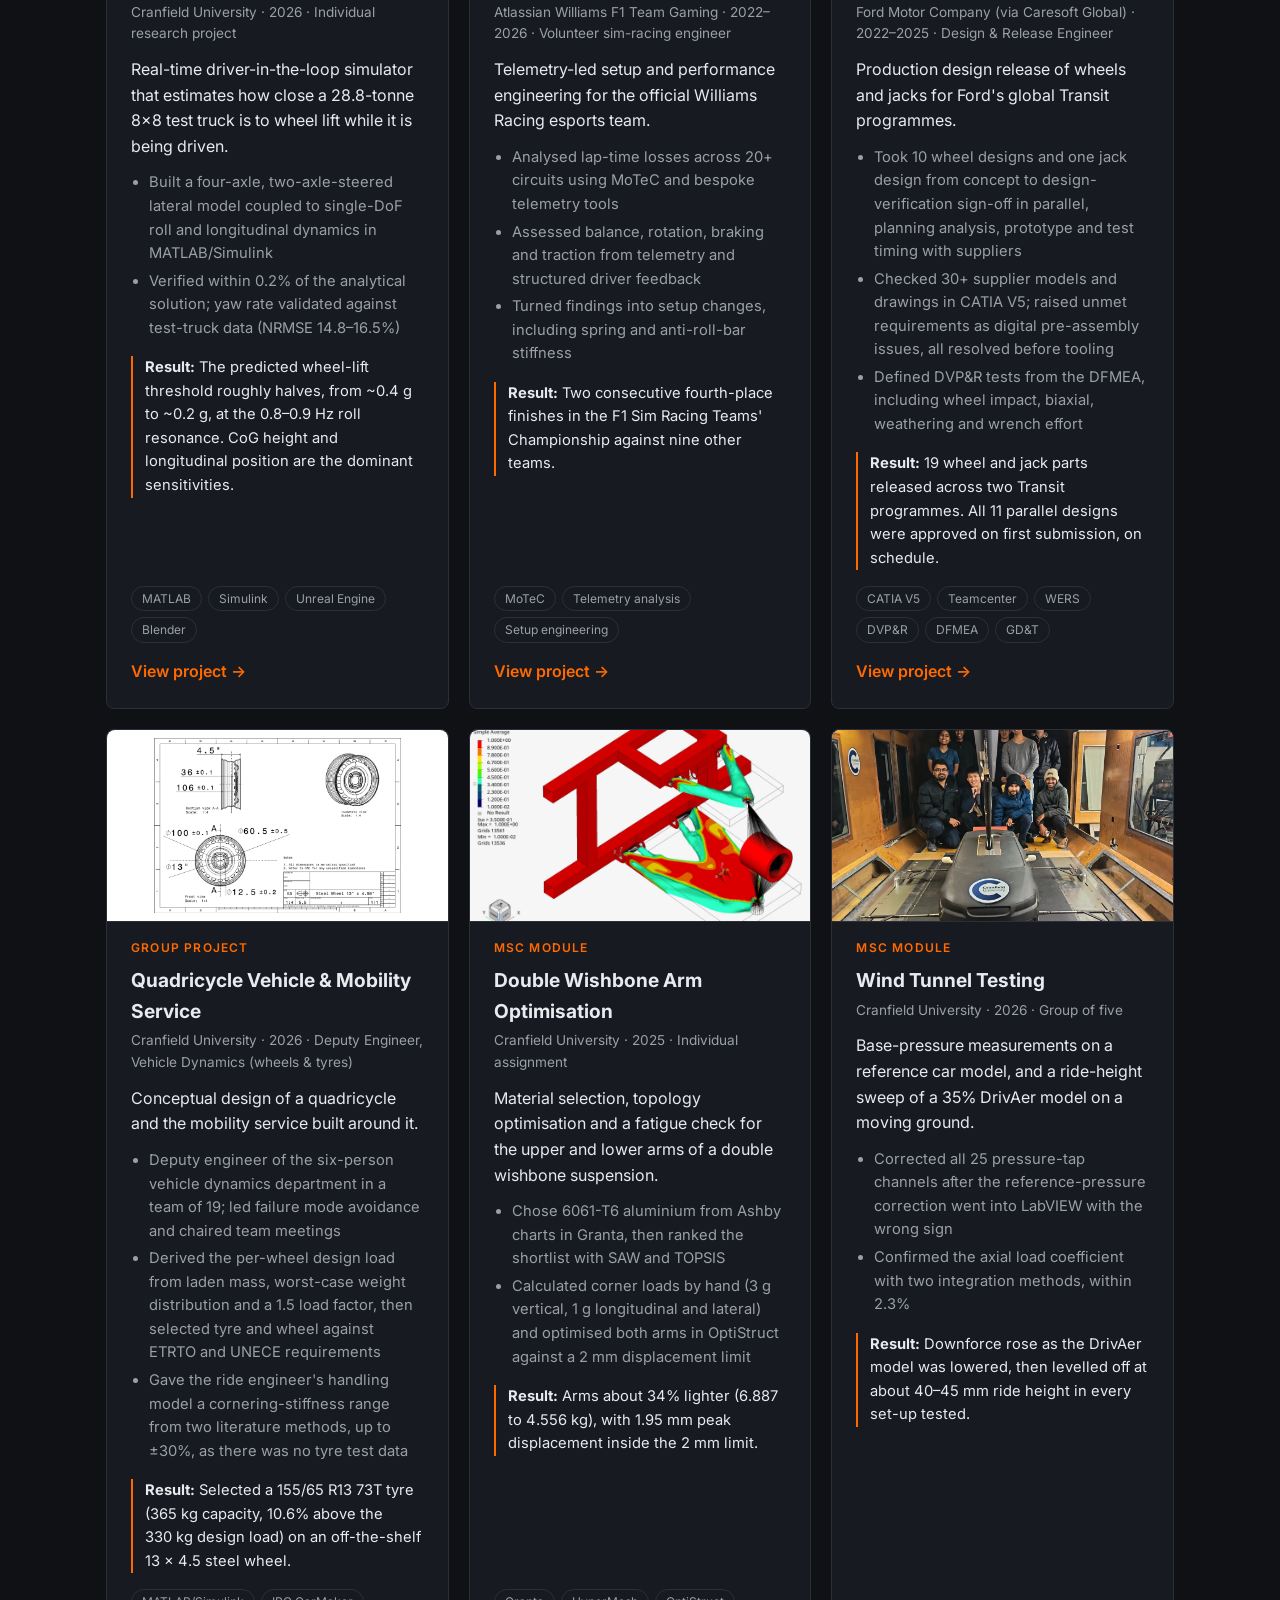
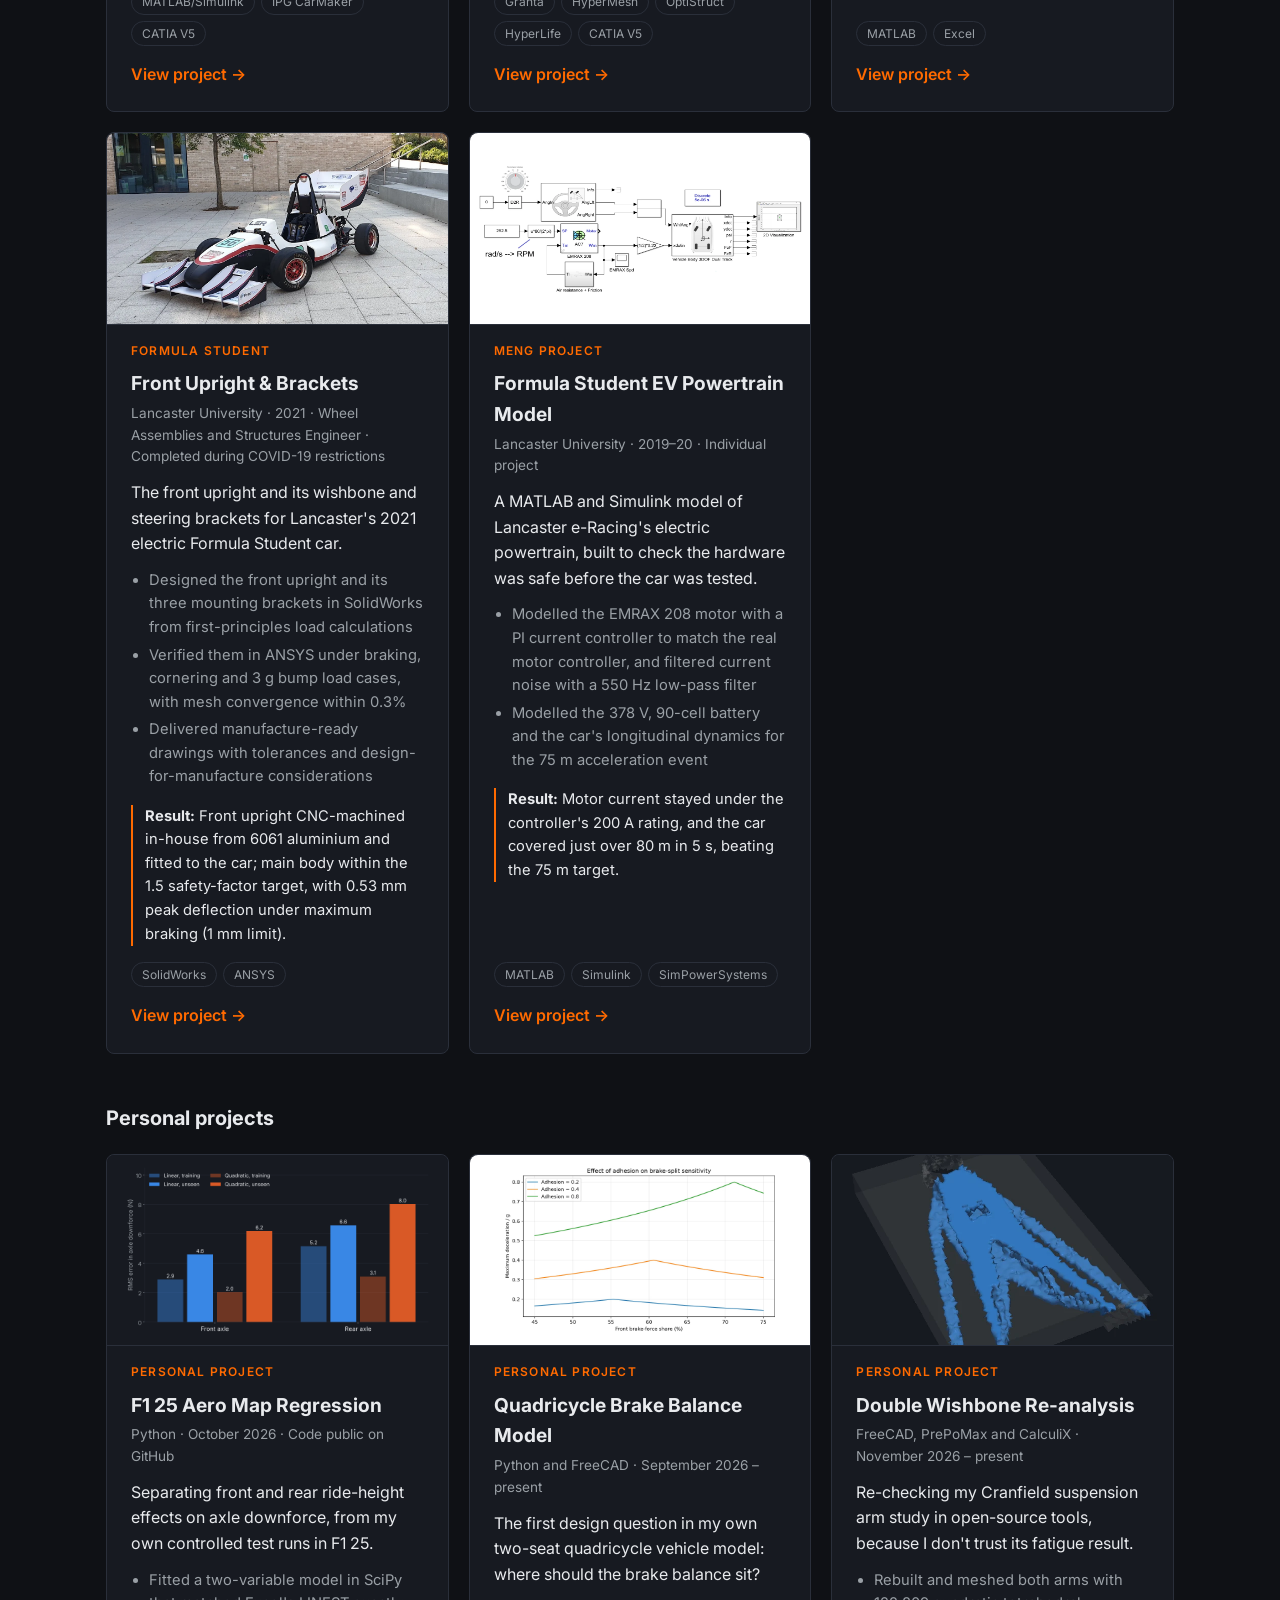
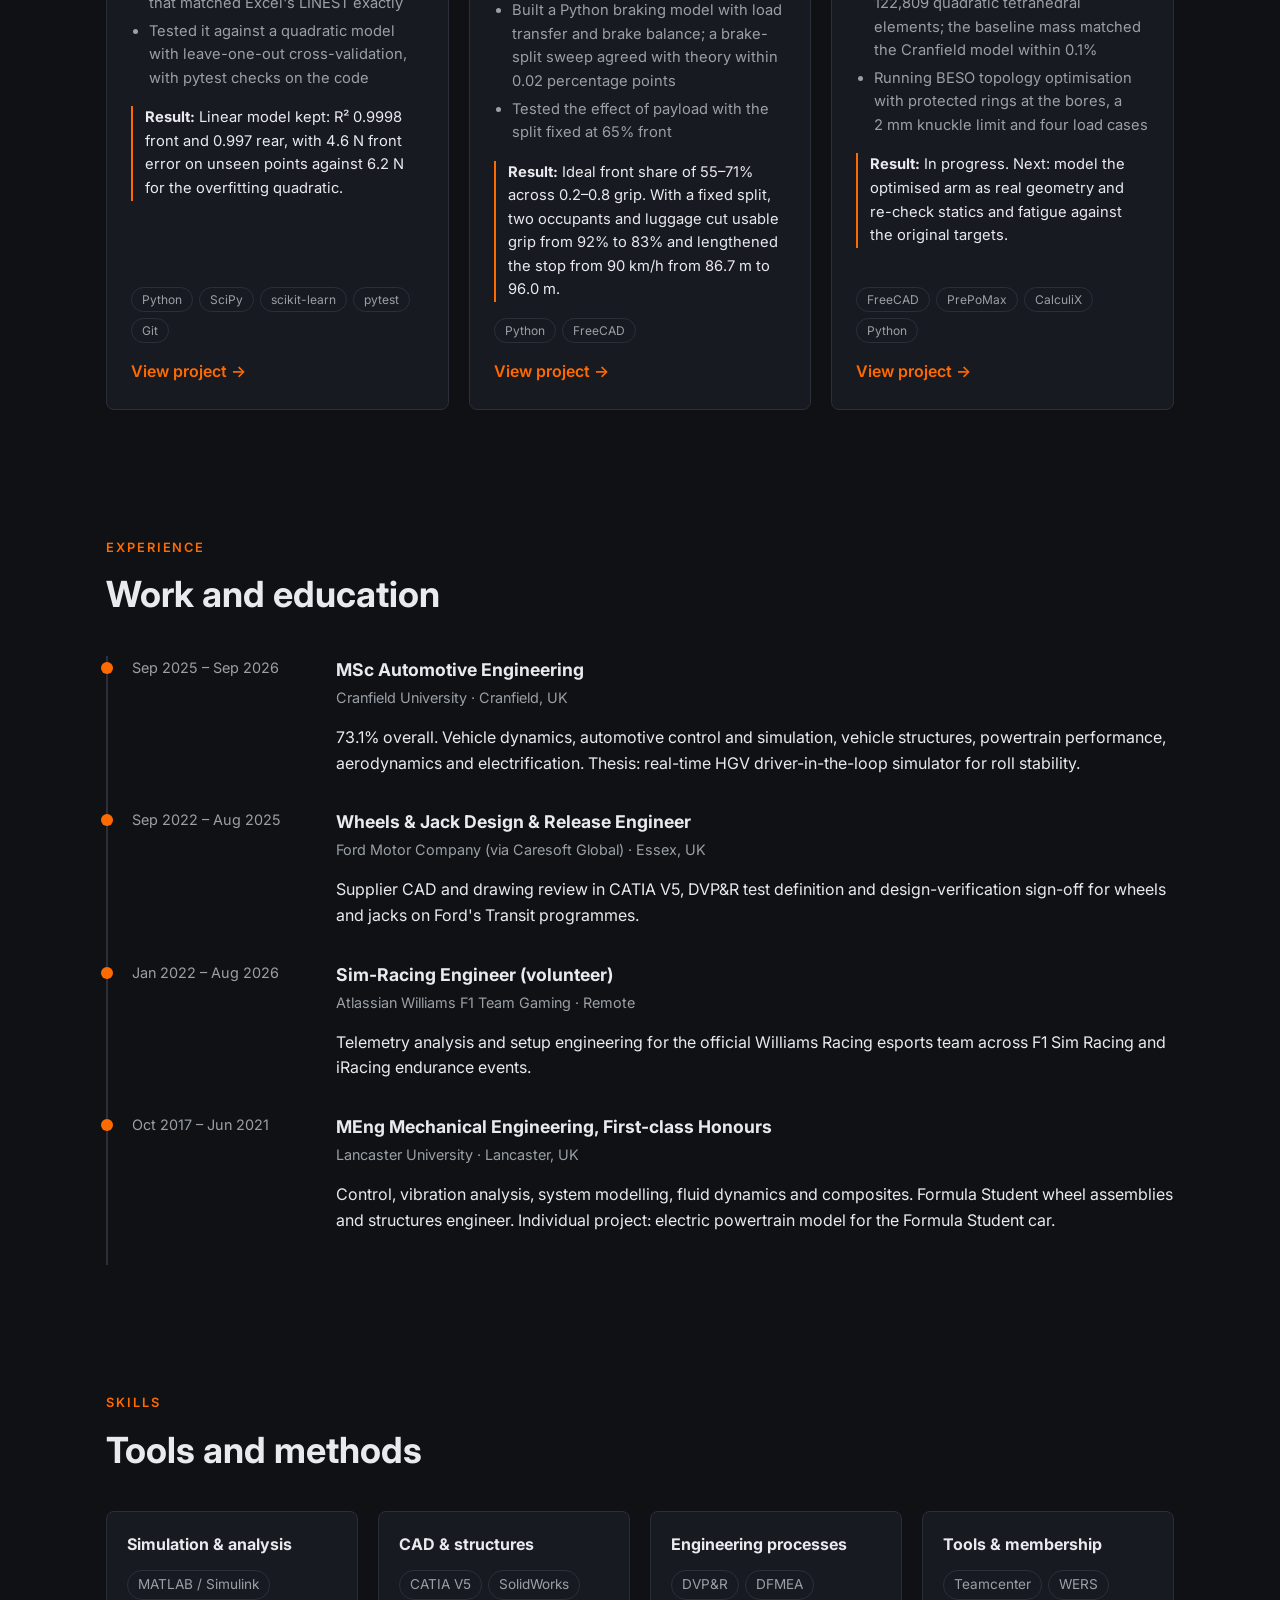
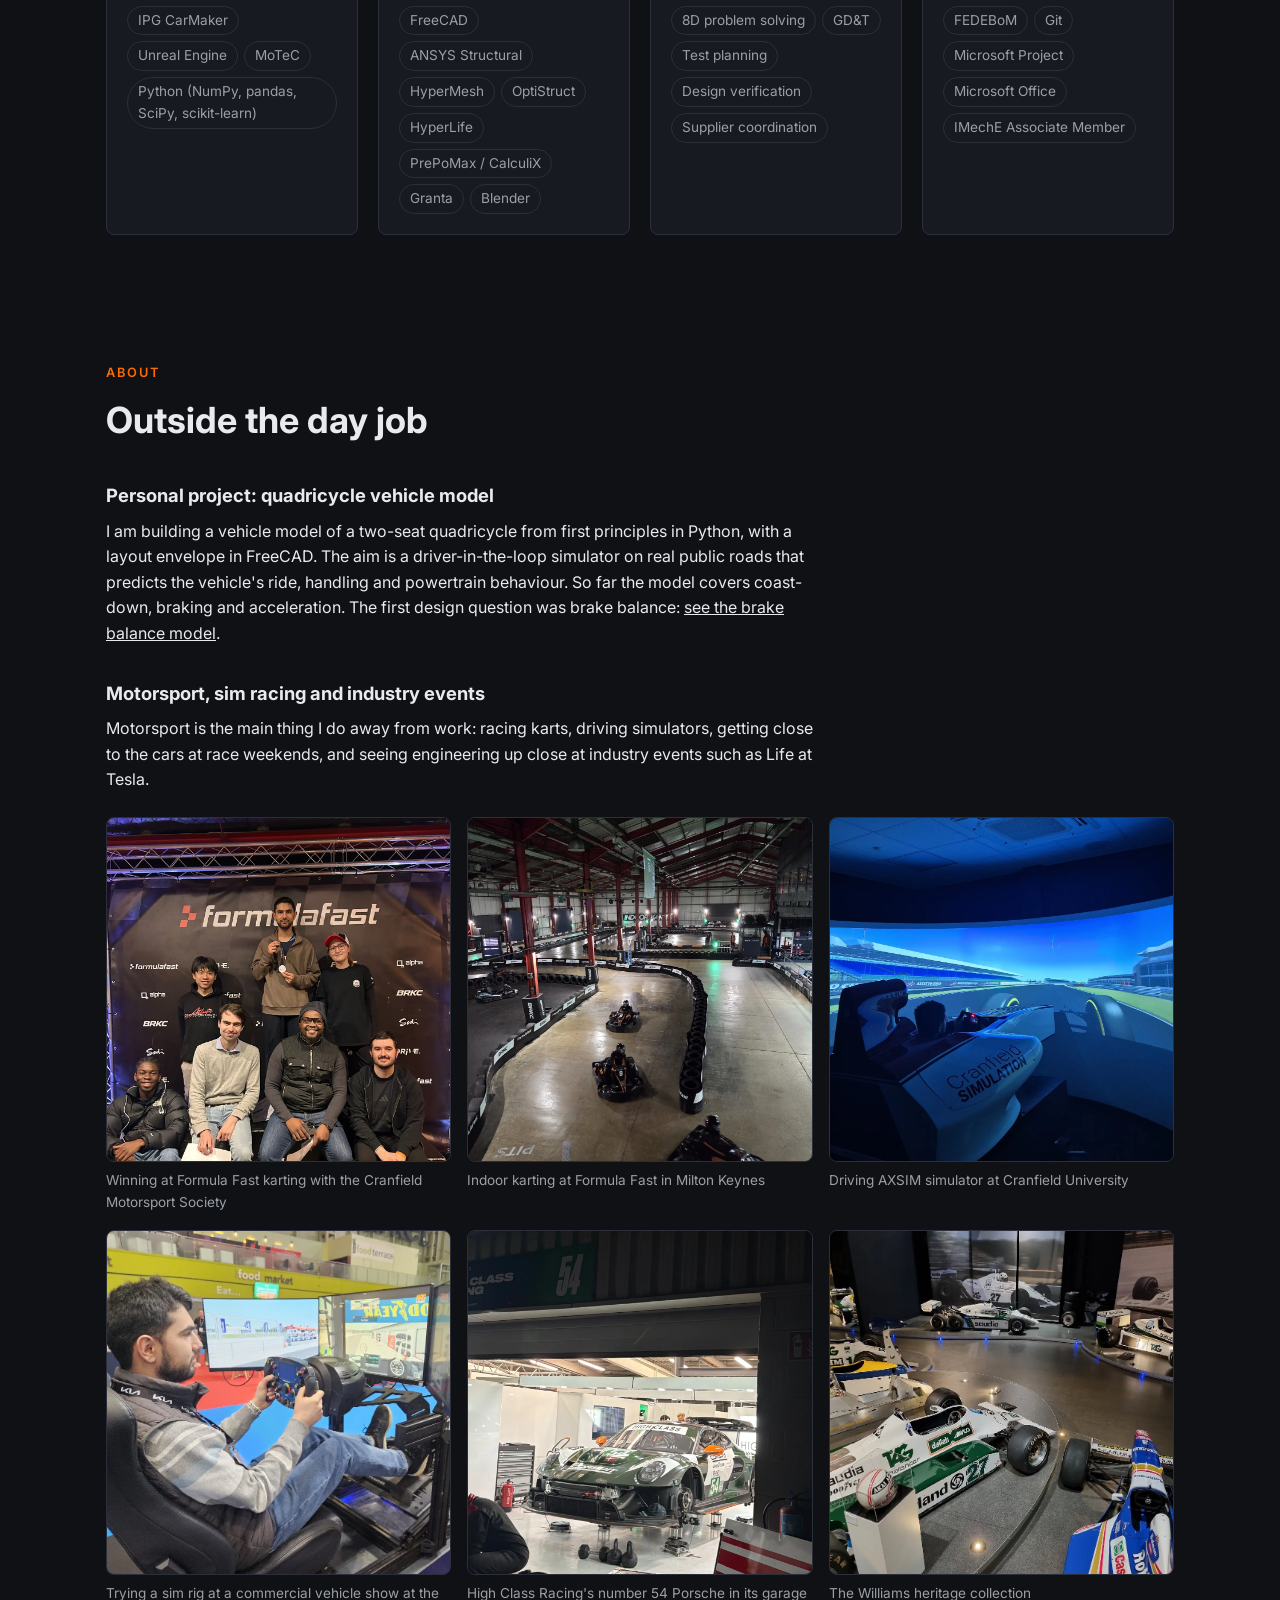
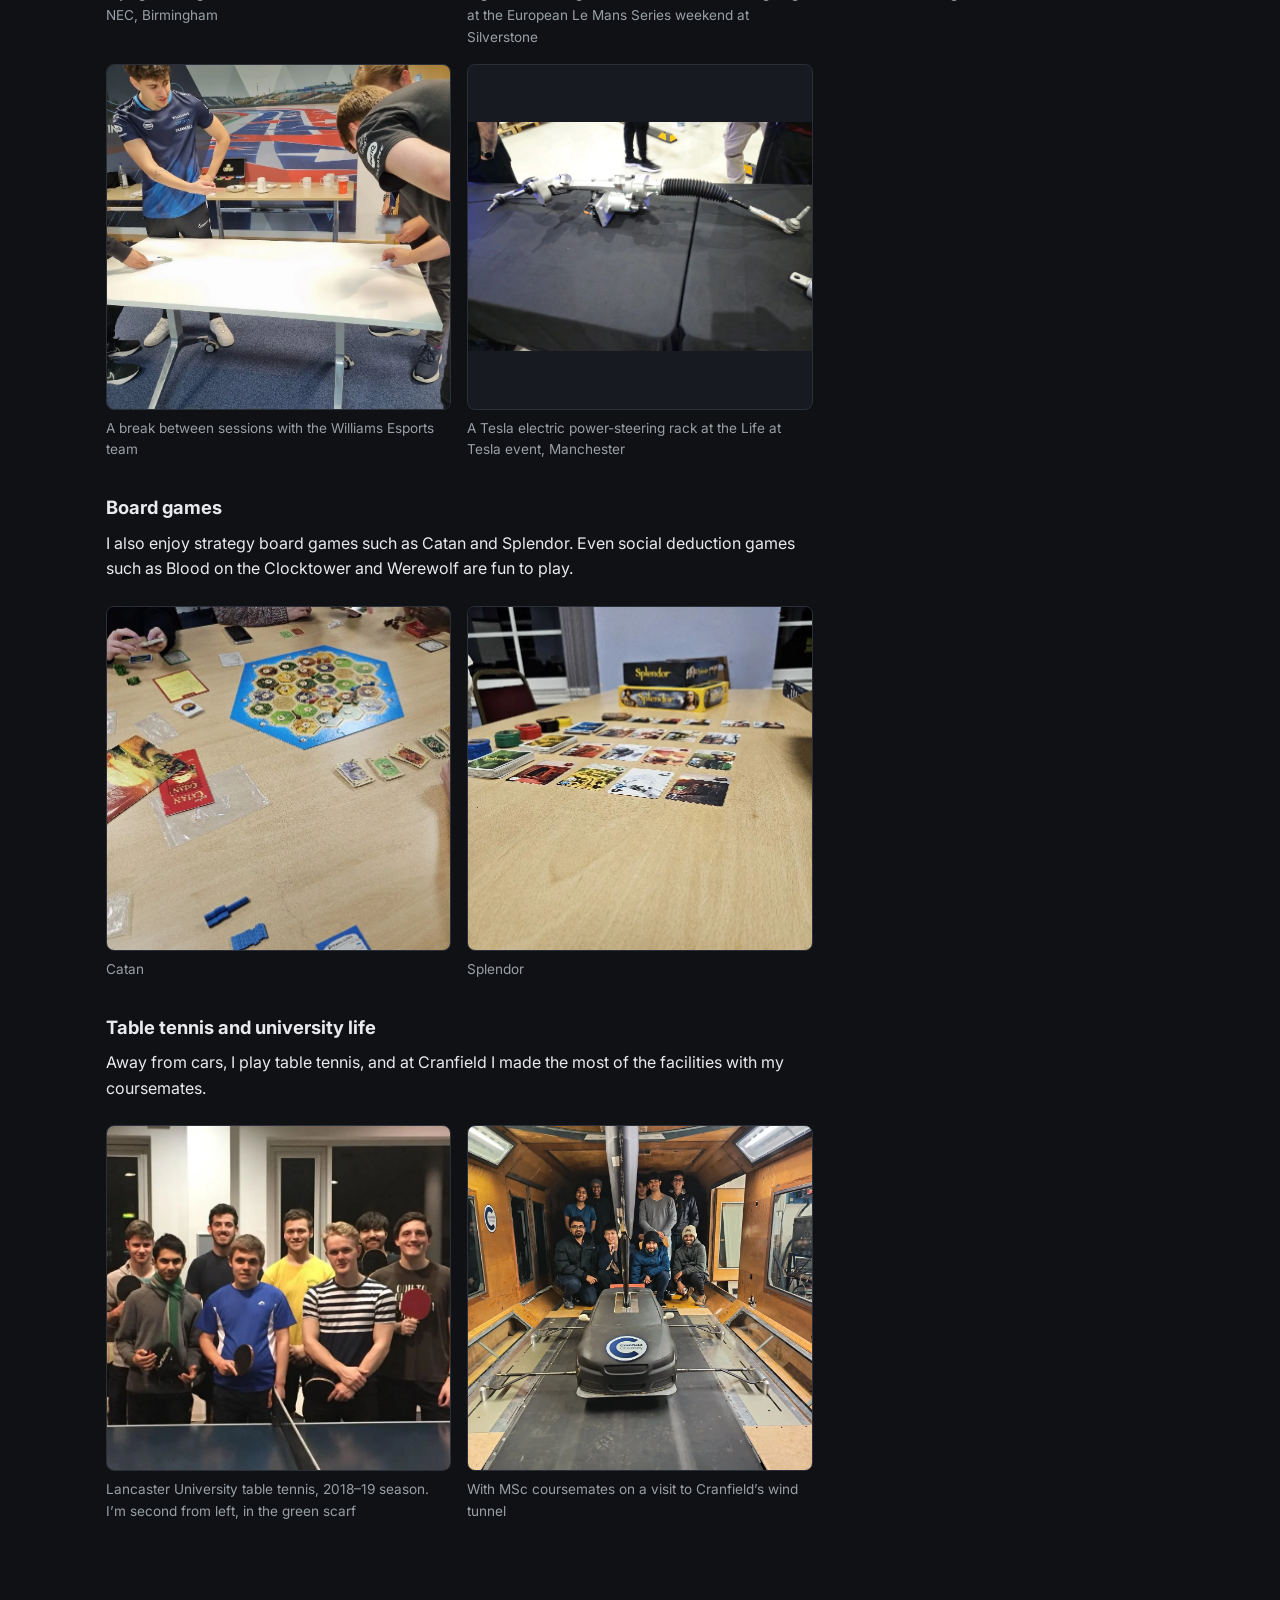
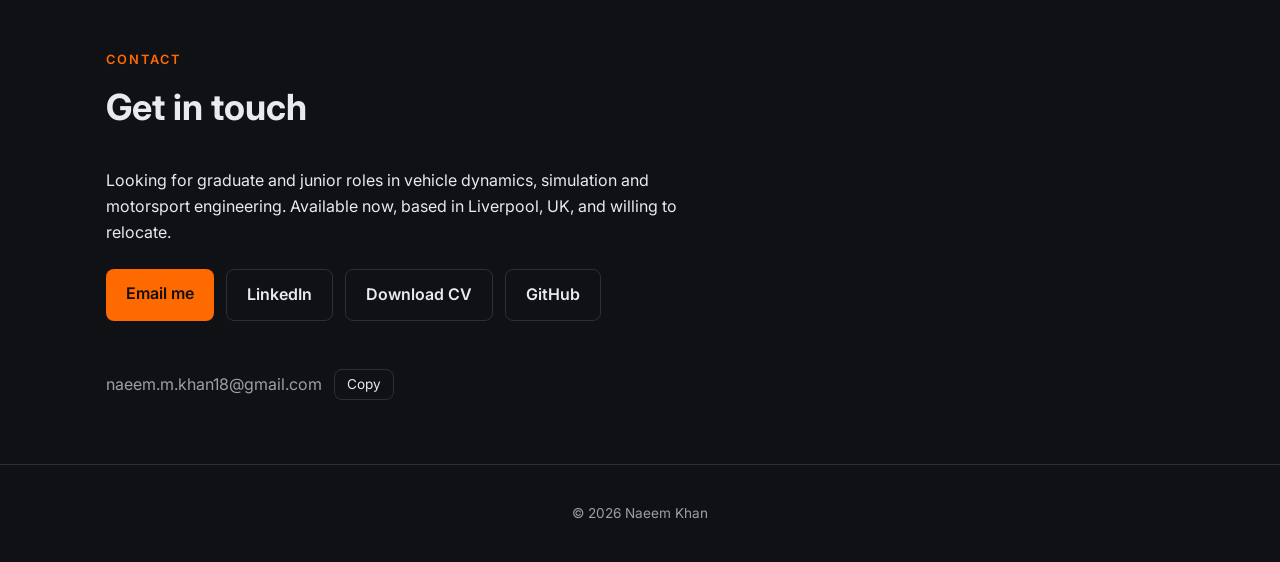
==== commit a04d4125: "Portfolio: new project pages, Ford, GDP and FS updates" ====
--- a/index.html
+++ b/index.html
@@ -53,7 +53,7 @@
         I build vehicle models and integrate them into driver-in-the-loop simulators
         to analyse how a vehicle behaves at its limits and how the driver responds.
         This builds on three years in wheel design and release at Ford Motor Company
-        (via Caresoft Global) and approximately five years as a volunteer sim-racing engineer with
+        (via Caresoft Global) and over four years as a volunteer sim-racing engineer with
         Williams F1 Team Gaming.
       </p>
 
@@ -73,6 +73,7 @@
       <div class="hero-actions">
         <a class="btn btn-primary" href="assets/pdf/Naeem_Khan_CV.pdf" download>Download CV</a>
         <a class="btn btn-secondary" href="https://www.linkedin.com/in/naeem-khan-971565172/" target="_blank" rel="noopener">LinkedIn</a>
+        <a class="btn btn-secondary" href="https://github.com/nkhan24" target="_blank" rel="noopener">GitHub</a>
       </div>
 
       <dl class="hero-facts">
@@ -83,11 +84,11 @@
         <div>
           <dt>Experience/Volunteering</dt>
           <dd>~3 years, Ford Motor Company</dd>
-          <dd>~5 years, Williams F1 Team Gaming</dd>
+          <dd>4+ years, Williams F1 Team Gaming</dd>
         </div>
         <div>
           <dt>Availability</dt>
-          <dd>Available now · UK, willing to relocate</dd>
+          <dd>Available now · Liverpool, UK, willing to relocate</dd>
         </div>
       </dl>
     </section>
@@ -95,8 +96,8 @@
     <section class="highlights" aria-label="Key highlights">
       <ol class="highlight-list">
         <li>
-          <span class="hl-num">10 + 1</span>
-          <span class="hl-text">Wheel and jack designs taken through design-verification sign-off, Ford Transit V710 programme</span>
+          <span class="hl-num">19</span>
+          <span class="hl-text">Wheel and jack parts released across two Ford Transit programmes</span>
         </li>
         <li>
           <span class="hl-num">P4 ×2</span>
@@ -164,12 +165,12 @@
           <p class="card-meta">Ford Motor Company (via Caresoft Global) · 2022–2025 · Design &amp; Release Engineer</p>
           <p class="card-summary">Production design release of wheels and jacks for Ford's global Transit programmes.</p>
           <ul class="card-points">
-            <li>Reviewed supplier CAD models and drawings in CATIA V5 against fit, interface, manufacturing and GD&amp;T requirements</li>
-            <li>Defined DVP&amp;R test requirements and acceptance criteria, and reviewed test evidence</li>
-            <li>Resolved component issues across design, test and supplier teams</li>
-          </ul>
-          <p class="card-result"><strong>Result:</strong> Design-verification sign-off for 10 wheel designs and one jack design on the Transit V710 programme, within programme timing.</p>
-          <ul class="card-tools"><li>CATIA V5</li><li>Teamcenter</li><li>DVP&amp;R</li><li>DFMEA</li><li>GD&amp;T</li></ul>
+            <li>Took 10 wheel designs and one jack design from concept to design-verification sign-off in parallel, planning analysis, prototype and test timing with suppliers</li>
+            <li>Checked 30+ supplier models and drawings in CATIA V5; raised unmet requirements as digital pre-assembly issues, all resolved before tooling</li>
+            <li>Defined DVP&amp;R tests from the DFMEA, including wheel impact, biaxial, weathering and wrench effort</li>
+          </ul>
+          <p class="card-result"><strong>Result:</strong> 19 wheel and jack parts released across two Transit programmes. All 11 parallel designs were approved on first submission, on schedule.</p>
+          <ul class="card-tools"><li>CATIA V5</li><li>Teamcenter</li><li>WERS</li><li>DVP&amp;R</li><li>DFMEA</li><li>GD&amp;T</li></ul>
           <a class="card-link" href="projects/ford-wheels.html">View project &rarr;</a>        
         </article>
 
@@ -182,12 +183,47 @@
           <p class="card-meta">Cranfield University · 2026 · Deputy Engineer, Vehicle Dynamics (wheels &amp; tyres)</p>
           <p class="card-summary">Conceptual design of a quadricycle and the mobility service built around it.</p>
           <ul class="card-points">
+            <li>Deputy engineer of the six-person vehicle dynamics department in a team of 19; led failure mode avoidance and chaired team meetings</li>
             <li>Derived the per-wheel design load from laden mass, worst-case weight distribution and a 1.5 load factor, then selected tyre and wheel against ETRTO and UNECE requirements</li>
-            <li>Modelled cornering stiffness with an explicit ±27% uncertainty band, in the absence of tyre test data</li>
+            <li>Gave the ride engineer's handling model a cornering-stiffness range from two literature methods, up to ±30%, as there was no tyre test data</li>
           </ul>
           <p class="card-result"><strong>Result:</strong> Selected a 155/65&nbsp;R13&nbsp;73T tyre (365&nbsp;kg capacity, 10.6% above the 330&nbsp;kg design load) on an off-the-shelf 13&nbsp;×&nbsp;4.5 steel wheel.</p>
           <ul class="card-tools"><li>MATLAB/Simulink</li><li>IPG CarMaker</li><li>CATIA V5</li></ul>
           <a class="card-link" href="projects/gdp-quadricycle.html">View project &rarr;</a>        
+        </article>
+
+        <article class="card">
+            <img class="card-img" src="assets/images/projects/vs-topology-density.webp"
+               alt="OptiStruct topology result for double wishbone suspension arms, with retained load paths in red"
+               width="1600" height="1074" loading="lazy">
+          <p class="card-tag">MSc Module</p>
+          <h3 class="card-title">Double Wishbone Arm Optimisation</h3>
+          <p class="card-meta">Cranfield University · 2025 · Individual assignment</p>
+          <p class="card-summary">Material selection, topology optimisation and a fatigue check for the upper and lower arms of a double wishbone suspension.</p>
+          <ul class="card-points">
+            <li>Chose 6061-T6 aluminium from Ashby charts in Granta, then ranked the shortlist with SAW and TOPSIS</li>
+            <li>Calculated corner loads by hand (3&nbsp;g vertical, 1&nbsp;g longitudinal and lateral) and optimised both arms in OptiStruct against a 2&nbsp;mm displacement limit</li>
+          </ul>
+          <p class="card-result"><strong>Result:</strong> Arms about 34% lighter (6.887 to 4.556&nbsp;kg), with 1.95&nbsp;mm peak displacement inside the 2&nbsp;mm limit.</p>
+          <ul class="card-tools"><li>Granta</li><li>HyperMesh</li><li>OptiStruct</li><li>HyperLife</li><li>CATIA V5</li></ul>
+          <a class="card-link" href="projects/vehicle-structures.html">View project &rarr;</a>
+        </article>
+
+        <article class="card">
+            <img class="card-img" src="assets/images/projects/about-wind-tunnel.webp" style="object-position: 50% 40%;"
+               alt="MSc students inside Cranfield's wind tunnel behind a scale car model on the rolling road"
+               width="1200" height="1600" loading="lazy">
+          <p class="card-tag">MSc Module</p>
+          <h3 class="card-title">Wind Tunnel Testing</h3>
+          <p class="card-meta">Cranfield University · 2026 · Group of five</p>
+          <p class="card-summary">Base-pressure measurements on a reference car model, and a ride-height sweep of a 35% DrivAer model on a moving ground.</p>
+          <ul class="card-points">
+            <li>Corrected all 25 pressure-tap channels after the reference-pressure correction went into LabVIEW with the wrong sign</li>
+            <li>Confirmed the axial load coefficient with two integration methods, within 2.3%</li>
+          </ul>
+          <p class="card-result"><strong>Result:</strong> Downforce rose as the DrivAer model was lowered, then levelled off at about 40&ndash;45&nbsp;mm ride height in every set-up tested.</p>
+          <ul class="card-tools"><li>MATLAB</li><li>Excel</li></ul>
+          <a class="card-link" href="projects/wind-tunnel.html">View project &rarr;</a>
         </article>
 
         <article class="card">
@@ -195,17 +231,90 @@
                alt="Lancaster e-Racing Formula Student car, number 56, parked outside a university building"
                width="1232" height="919" loading="lazy">
           <p class="card-tag">Formula Student</p>
-          <h3 class="card-title">Wheel Assemblies &amp; Uprights</h3>
-          <p class="card-meta">Lancaster University · 2021 · Wheel Assemblies and Structures Engineer</p>
-          <p class="card-summary">Uprights and suspension-interface components for the university Formula Student car.</p>
-          <ul class="card-points">
-            <li>Designed uprights and mounting brackets in SolidWorks from first-principles load calculations</li>
-            <li>Verified structural performance in ANSYS</li>
+          <h3 class="card-title">Front Upright &amp; Brackets</h3>
+          <p class="card-meta">Lancaster University · 2021 · Wheel Assemblies and Structures Engineer · Completed during COVID-19 restrictions</p>
+          <p class="card-summary">The front upright and its wishbone and steering brackets for Lancaster's 2021 electric Formula Student car.</p>
+          <ul class="card-points">
+            <li>Designed the front upright and its three mounting brackets in SolidWorks from first-principles load calculations</li>
+            <li>Verified them in ANSYS under braking, cornering and 3&nbsp;g bump load cases, with mesh convergence within 0.3%</li>
             <li>Delivered manufacture-ready drawings with tolerances and design-for-manufacture considerations</li>
           </ul>
-          <p class="card-result"><strong>Result:</strong> Front upright CNC-machined in-house from 6061 aluminium; main body within the 1.5 safety-factor target, with 0.53&nbsp;mm peak deflection under maximum braking (1&nbsp;mm limit).</p>
+          <p class="card-result"><strong>Result:</strong> Front upright CNC-machined in-house from 6061 aluminium and fitted to the car; main body within the 1.5 safety-factor target, with 0.53&nbsp;mm peak deflection under maximum braking (1&nbsp;mm limit).</p>
           <ul class="card-tools"><li>SolidWorks</li><li>ANSYS</li></ul>
           <a class="card-link" href="projects/fs-upright.html">View project &rarr;</a>
+        </article>
+
+        <article class="card">
+            <img class="card-img card-img--drawing" src="assets/images/projects/ev-simulink-vehicle.webp"
+               alt="Simulink model joining the EMRAX 208 motor drive to a vehicle body block"
+               width="1236" height="487" loading="lazy">
+          <p class="card-tag">MEng Project</p>
+          <h3 class="card-title">Formula Student EV Powertrain Model</h3>
+          <p class="card-meta">Lancaster University · 2019&ndash;20 · Individual project</p>
+          <p class="card-summary">A MATLAB and Simulink model of Lancaster e-Racing's electric powertrain, built to check the hardware was safe before the car was tested.</p>
+          <ul class="card-points">
+            <li>Modelled the EMRAX 208 motor with a PI current controller to match the real motor controller, and filtered current noise with a 550&nbsp;Hz low-pass filter</li>
+            <li>Modelled the 378&nbsp;V, 90-cell battery and the car's longitudinal dynamics for the 75&nbsp;m acceleration event</li>
+          </ul>
+          <p class="card-result"><strong>Result:</strong> Motor current stayed under the controller's 200&nbsp;A rating, and the car covered just over 80&nbsp;m in 5&nbsp;s, beating the 75&nbsp;m target.</p>
+          <ul class="card-tools"><li>MATLAB</li><li>Simulink</li><li>SimPowerSystems</li></ul>
+          <a class="card-link" href="projects/ev-powertrain.html">View project &rarr;</a>
+        </article>
+
+      </div>
+
+      <h3 class="subsection-title">Personal projects</h3>
+      <div class="card-grid">
+
+        <article class="card">
+            <img class="card-img card-img--drawing card-img--dark" src="assets/images/projects/aeromap-cv-error.webp"
+               alt="Bar chart comparing training and unseen-point errors for linear and quadratic aero map models"
+               width="1600" height="900" loading="lazy">
+          <p class="card-tag">Personal Project</p>
+          <h3 class="card-title">F1&nbsp;25 Aero Map Regression</h3>
+          <p class="card-meta">Python · October 2026 · Code public on GitHub</p>
+          <p class="card-summary">Separating front and rear ride-height effects on axle downforce, from my own controlled test runs in F1&nbsp;25.</p>
+          <ul class="card-points">
+            <li>Fitted a two-variable model in SciPy that matched Excel's LINEST exactly</li>
+            <li>Tested it against a quadratic model with leave-one-out cross-validation, with pytest checks on the code</li>
+          </ul>
+          <p class="card-result"><strong>Result:</strong> Linear model kept: R&sup2; 0.9998 front and 0.997 rear, with 4.6&nbsp;N front error on unseen points against 6.2&nbsp;N for the overfitting quadratic.</p>
+          <ul class="card-tools"><li>Python</li><li>SciPy</li><li>scikit-learn</li><li>pytest</li><li>Git</li></ul>
+          <a class="card-link" href="projects/aeromap-regression.html">View project &rarr;</a>
+        </article>
+
+        <article class="card">
+            <img class="card-img card-img--drawing" src="assets/images/projects/quad-brake-split-adhesion.webp"
+               alt="Chart of maximum deceleration against front brake-force share on three road surfaces"
+               width="1600" height="1000" loading="lazy">
+          <p class="card-tag">Personal Project</p>
+          <h3 class="card-title">Quadricycle Brake Balance Model</h3>
+          <p class="card-meta">Python and FreeCAD · September 2026 &ndash; present</p>
+          <p class="card-summary">The first design question in my own two-seat quadricycle vehicle model: where should the brake balance sit?</p>
+          <ul class="card-points">
+            <li>Built a Python braking model with load transfer and brake balance; a brake-split sweep agreed with theory within 0.02 percentage points</li>
+            <li>Tested the effect of payload with the split fixed at 65% front</li>
+          </ul>
+          <p class="card-result"><strong>Result:</strong> Ideal front share of 55&ndash;71% across 0.2&ndash;0.8 grip. With a fixed split, two occupants and luggage cut usable grip from 92% to 83% and lengthened the stop from 90&nbsp;km/h from 86.7&nbsp;m to 96.0&nbsp;m.</p>
+          <ul class="card-tools"><li>Python</li><li>FreeCAD</li></ul>
+          <a class="card-link" href="projects/quadricycle-braking.html">View project &rarr;</a>
+        </article>
+
+        <article class="card">
+            <img class="card-img card-img--dark" src="assets/images/projects/wishbone-beso-rings.webp" style="object-position: 50% 80%;"
+               alt="Topology optimisation result for two suspension arms in CalculiX, blue load paths inside a grey design space"
+               width="672" height="946" loading="lazy">
+          <p class="card-tag">Personal Project</p>
+          <h3 class="card-title">Double Wishbone Re-analysis</h3>
+          <p class="card-meta">FreeCAD, PrePoMax and CalculiX · November 2026 &ndash; present</p>
+          <p class="card-summary">Re-checking my Cranfield suspension arm study in open-source tools, because I don't trust its fatigue result.</p>
+          <ul class="card-points">
+            <li>Rebuilt and meshed both arms with 122,809 quadratic tetrahedral elements; the baseline mass matched the Cranfield model within 0.1%</li>
+            <li>Running BESO topology optimisation with protected rings at the bores, a 2&nbsp;mm knuckle limit and four load cases</li>
+          </ul>
+          <p class="card-result"><strong>Result:</strong> In progress. Next: model the optimised arm as real geometry and re-check statics and fatigue against the original targets.</p>
+          <ul class="card-tools"><li>FreeCAD</li><li>PrePoMax</li><li>CalculiX</li><li>Python</li></ul>
+          <a class="card-link" href="projects/wishbone-reanalysis.html">View project &rarr;</a>
         </article>
 
       </div>
@@ -221,7 +330,7 @@
           <div>
             <h3 class="timeline-role">MSc Automotive Engineering</h3>
             <p class="timeline-org">Cranfield University · Cranfield, UK</p>
-            <p>Vehicle dynamics, automotive control and simulation, powertrain performance, aerodynamics and electrification. Thesis: real-time HGV driver-in-the-loop simulator for roll stability.</p>
+            <p>73.1% overall. Vehicle dynamics, automotive control and simulation, vehicle structures, powertrain performance, aerodynamics and electrification. Thesis: real-time HGV driver-in-the-loop simulator for roll stability.</p>
           </div>
         </li>
         <li class="timeline-item">
@@ -245,7 +354,7 @@
           <div>
             <h3 class="timeline-role">MEng Mechanical Engineering, First-class Honours</h3>
             <p class="timeline-org">Lancaster University · Lancaster, UK</p>
-            <p>Control, vibration analysis, system modelling, fluid dynamics and composites. Formula Student wheel assemblies and structures engineer.</p>
+            <p>Control, vibration analysis, system modelling, fluid dynamics and composites. Formula Student wheel assemblies and structures engineer. Individual project: electric powertrain model for the Formula Student car.</p>
           </div>
         </li>
       </ol>
@@ -258,19 +367,19 @@
       <div class="skill-grid">
         <div class="skill-group">
           <h3>Simulation &amp; analysis</h3>
-          <ul class="skill-list"><li>MATLAB / Simulink</li><li>IPG CarMaker</li><li>Unreal Engine</li><li>MoTeC</li><li>Python</li></ul>
+          <ul class="skill-list"><li>MATLAB / Simulink</li><li>IPG CarMaker</li><li>Unreal Engine</li><li>MoTeC</li><li>Python (NumPy, pandas, SciPy, scikit-learn)</li></ul>
         </div>
         <div class="skill-group">
           <h3>CAD &amp; structures</h3>
-          <ul class="skill-list"><li>CATIA V5</li><li>SolidWorks</li><li>FreeCAD</li><li>ANSYS Structural</li><li>OptiStruct</li><li>Blender</li></ul>
+          <ul class="skill-list"><li>CATIA V5</li><li>SolidWorks</li><li>FreeCAD</li><li>ANSYS Structural</li><li>HyperMesh</li><li>OptiStruct</li><li>HyperLife</li><li>PrePoMax / CalculiX</li><li>Granta</li><li>Blender</li></ul>
         </div>
         <div class="skill-group">
           <h3>Engineering processes</h3>
-          <ul class="skill-list"><li>DVP&amp;R</li><li>DFMEA</li><li>GD&amp;T</li><li>Test planning</li><li>Design verification</li><li>Supplier coordination</li></ul>
+          <ul class="skill-list"><li>DVP&amp;R</li><li>DFMEA</li><li>8D problem solving</li><li>GD&amp;T</li><li>Test planning</li><li>Design verification</li><li>Supplier coordination</li></ul>
         </div>
         <div class="skill-group">
           <h3>Tools &amp; membership</h3>
-          <ul class="skill-list"><li>Teamcenter</li><li>Microsoft Project</li><li>Microsoft Office</li><li>IMechE Associate Member</li></ul>
+          <ul class="skill-list"><li>Teamcenter</li><li>WERS</li><li>FEDEBoM</li><li>Git</li><li>Microsoft Project</li><li>Microsoft Office</li><li>IMechE Associate Member</li></ul>
         </div>
       </div>
     </section>
@@ -282,27 +391,7 @@
 
       <div class="about-group">
         <h3>Personal project: quadricycle vehicle model</h3>
-        <p class="about-lead">I am building a vehicle model of a two-seat quadricycle from first principles in Python, with a layout envelope in FreeCAD. The aim is a driver-in-the-loop simulator on real public roads that predicts the vehicle's ride, handling and powertrain behaviour. So far the model covers coast-down, braking and acceleration. The first design question was brake balance.</p>
-        <p class="about-lead">Both axles reach their grip limit together when the front share of brake force equals the static front weight fraction plus the load transferred forward under braking:</p>
-        <p class="equation">&beta;<sub>ideal</sub> = W<sub>f</sub>/W + &mu;h/L</p>
-        <p class="about-lead">Here W<sub>f</sub>/W is the static front weight fraction, &mu; the tyre&ndash;road grip, h the centre-of-gravity height and L the wheelbase. The ideal split rises with grip, so a fixed split can only be ideal on one surface.</p>
-        <figure class="figure figure--chart">
-          <a href="assets/images/projects/quad-brake-split-adhesion.webp">
-            <img src="assets/images/projects/quad-brake-split-adhesion.webp"
-                 alt="Line chart of maximum deceleration in g against front brake-force share from 45 to 75 percent, for adhesion 0.2, 0.4 and 0.8. The peaks of 0.2, 0.4 and 0.8 g sit at about 55, 61 and 71 percent front"
-                 width="1600" height="1000" loading="lazy">
-          </a>
-          <figcaption>Maximum deceleration against front brake-force share on three surfaces. Each peak is the ideal split, and it moves forward as grip rises</figcaption>
-        </figure>
-        <p class="about-lead">Load moves it too. Each added load shifts the centre of gravity rearward and upward, so at &mu;&nbsp;=&nbsp;0.4 the ideal front share falls from 60.6% unladen to 56.3% fully laden. With a fixed 65% front split, the front axle reaches its limit first in every case. Usable grip falls from 92% to 83%, and the stop from 90 km/h grows from 87 m to 96 m, against 80 m with ideal balance.</p>
-        <figure class="figure figure--chart">
-          <a href="assets/images/projects/quad-brake-split-loading.webp">
-            <img src="assets/images/projects/quad-brake-split-loading.webp"
-                 alt="Line chart of maximum deceleration against front brake-force share at adhesion 0.4 for unladen, driver only, two occupants and fully laden cases. Each peaks at 0.4 g, and the peak moves from about 61 to 56 percent front as load increases"
-                 width="1600" height="1000" loading="lazy">
-          </a>
-          <figcaption>The same model at &mu; = 0.4 for four load cases, from 450 kg unladen to 650 kg fully laden</figcaption>
-        </figure>
+        <p class="about-lead">I am building a vehicle model of a two-seat quadricycle from first principles in Python, with a layout envelope in FreeCAD. The aim is a driver-in-the-loop simulator on real public roads that predicts the vehicle's ride, handling and powertrain behaviour. So far the model covers coast-down, braking and acceleration. The first design question was brake balance: <a href="projects/quadricycle-braking.html">see the brake balance model</a>.</p>
       </div>
 
       <div class="about-group">
@@ -401,11 +490,12 @@
     <section id="contact" class="section">
       <p class="eyebrow">Contact</p>
       <h2 class="section-title">Get in touch</h2>
-      <p class="contact-lead">Looking for graduate and junior roles in vehicle dynamics, simulation and motorsport engineering. Available now, UK-based and willing to relocate.</p>
+      <p class="contact-lead">Looking for graduate and junior roles in vehicle dynamics, simulation and motorsport engineering. Available now, based in Liverpool, UK, and willing to relocate.</p>
       <div class="hero-actions">
         <a class="btn btn-primary" href="mailto:naeem.m.khan18@gmail.com">Email me</a>
         <a class="btn btn-secondary" href="https://www.linkedin.com/in/naeem-khan-971565172/" target="_blank" rel="noopener">LinkedIn</a>
         <a class="btn btn-secondary" href="assets/pdf/Naeem_Khan_CV.pdf" download>Download CV</a>
+        <a class="btn btn-secondary" href="https://github.com/nkhan24" target="_blank" rel="noopener">GitHub</a>
       </div>
       <p class="contact-email">
         <span>naeem.m.khan18@gmail.com</span>
--- a/css/style.css
+++ b/css/style.css
@@ -434,4 +434,8 @@
 @media (min-width: 900px) {
   .hero-photo { float: right; width: 240px; height: 240px; margin: 0 0 24px 48px; }
 }
-.hero-facts { clear: both; }+.hero-facts { clear: both; }
+
+/* ===== 24. Sub-heading inside a section (personal projects) ===== */
+.subsection-title { font-size: 1.25rem; margin: 48px 0 20px; }
+.card-img--dark { background: var(--surface); }   /* dark charts and renders: no white box around them */
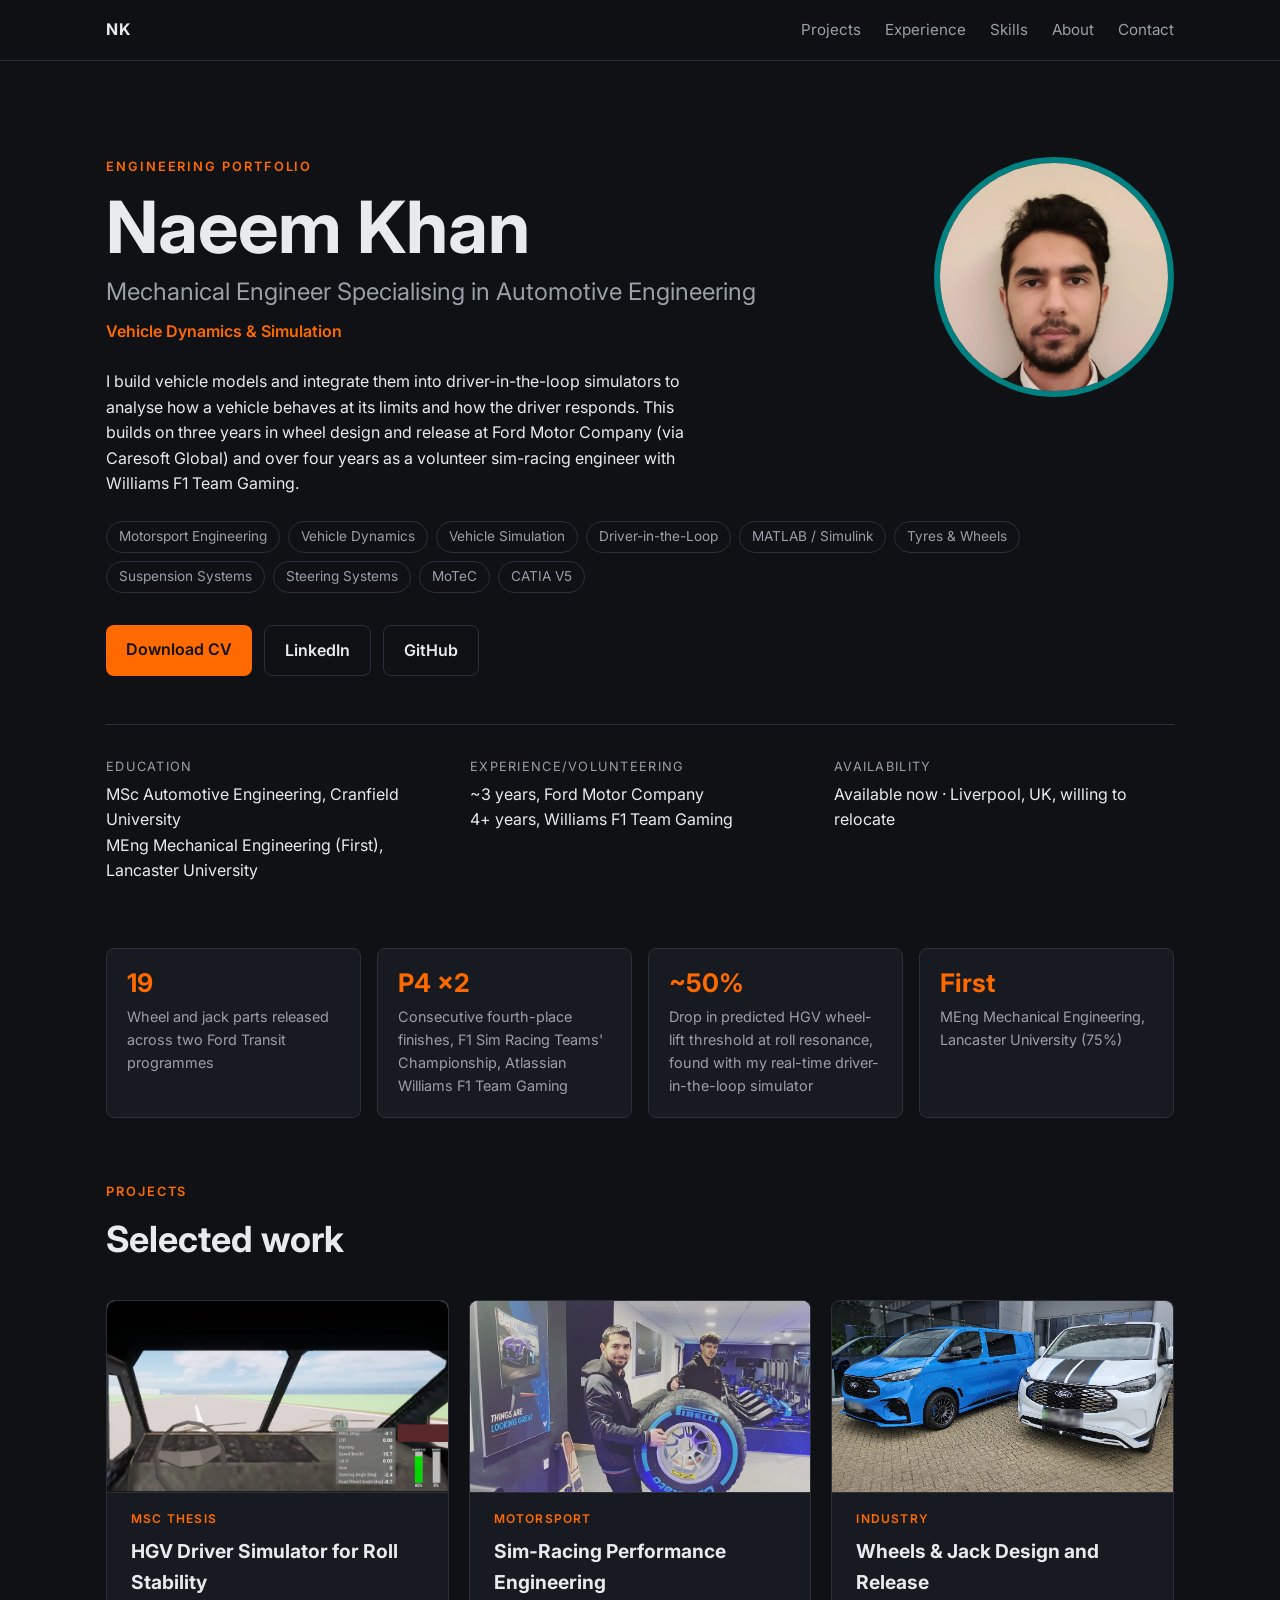
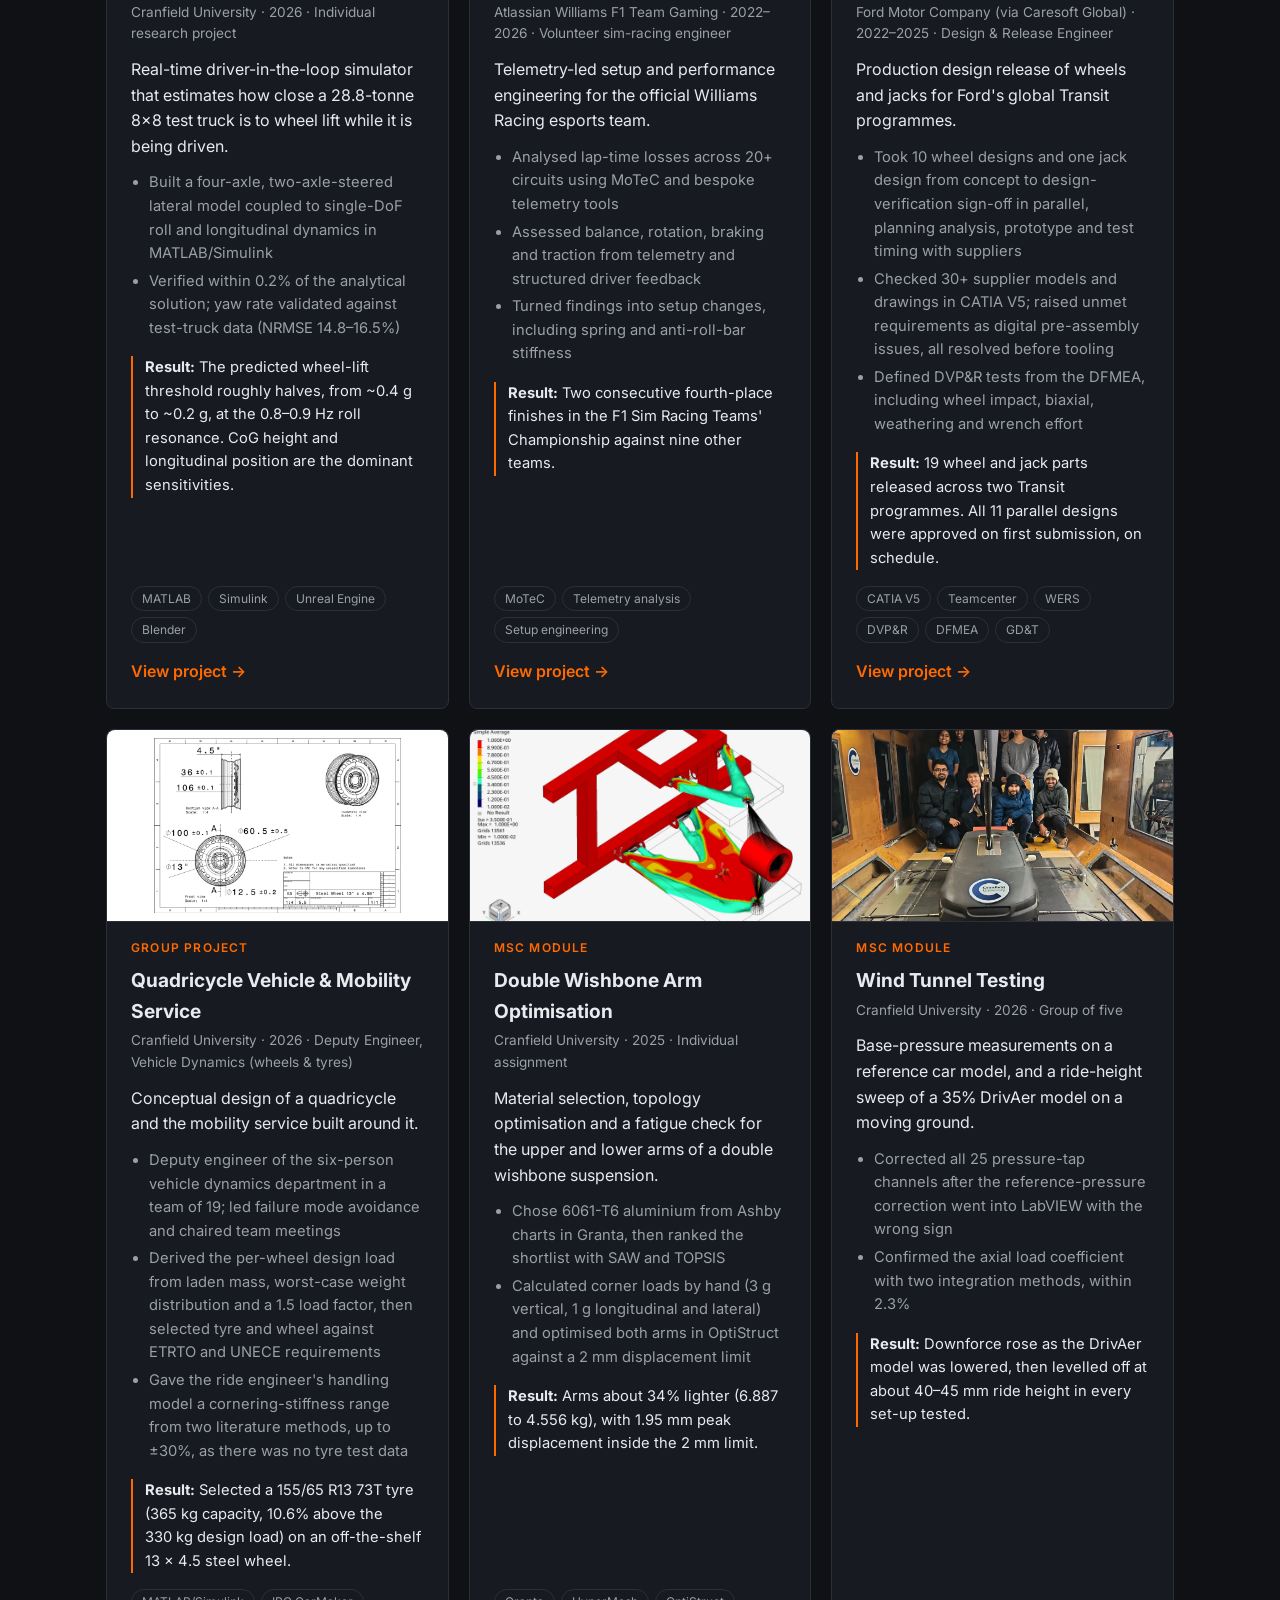
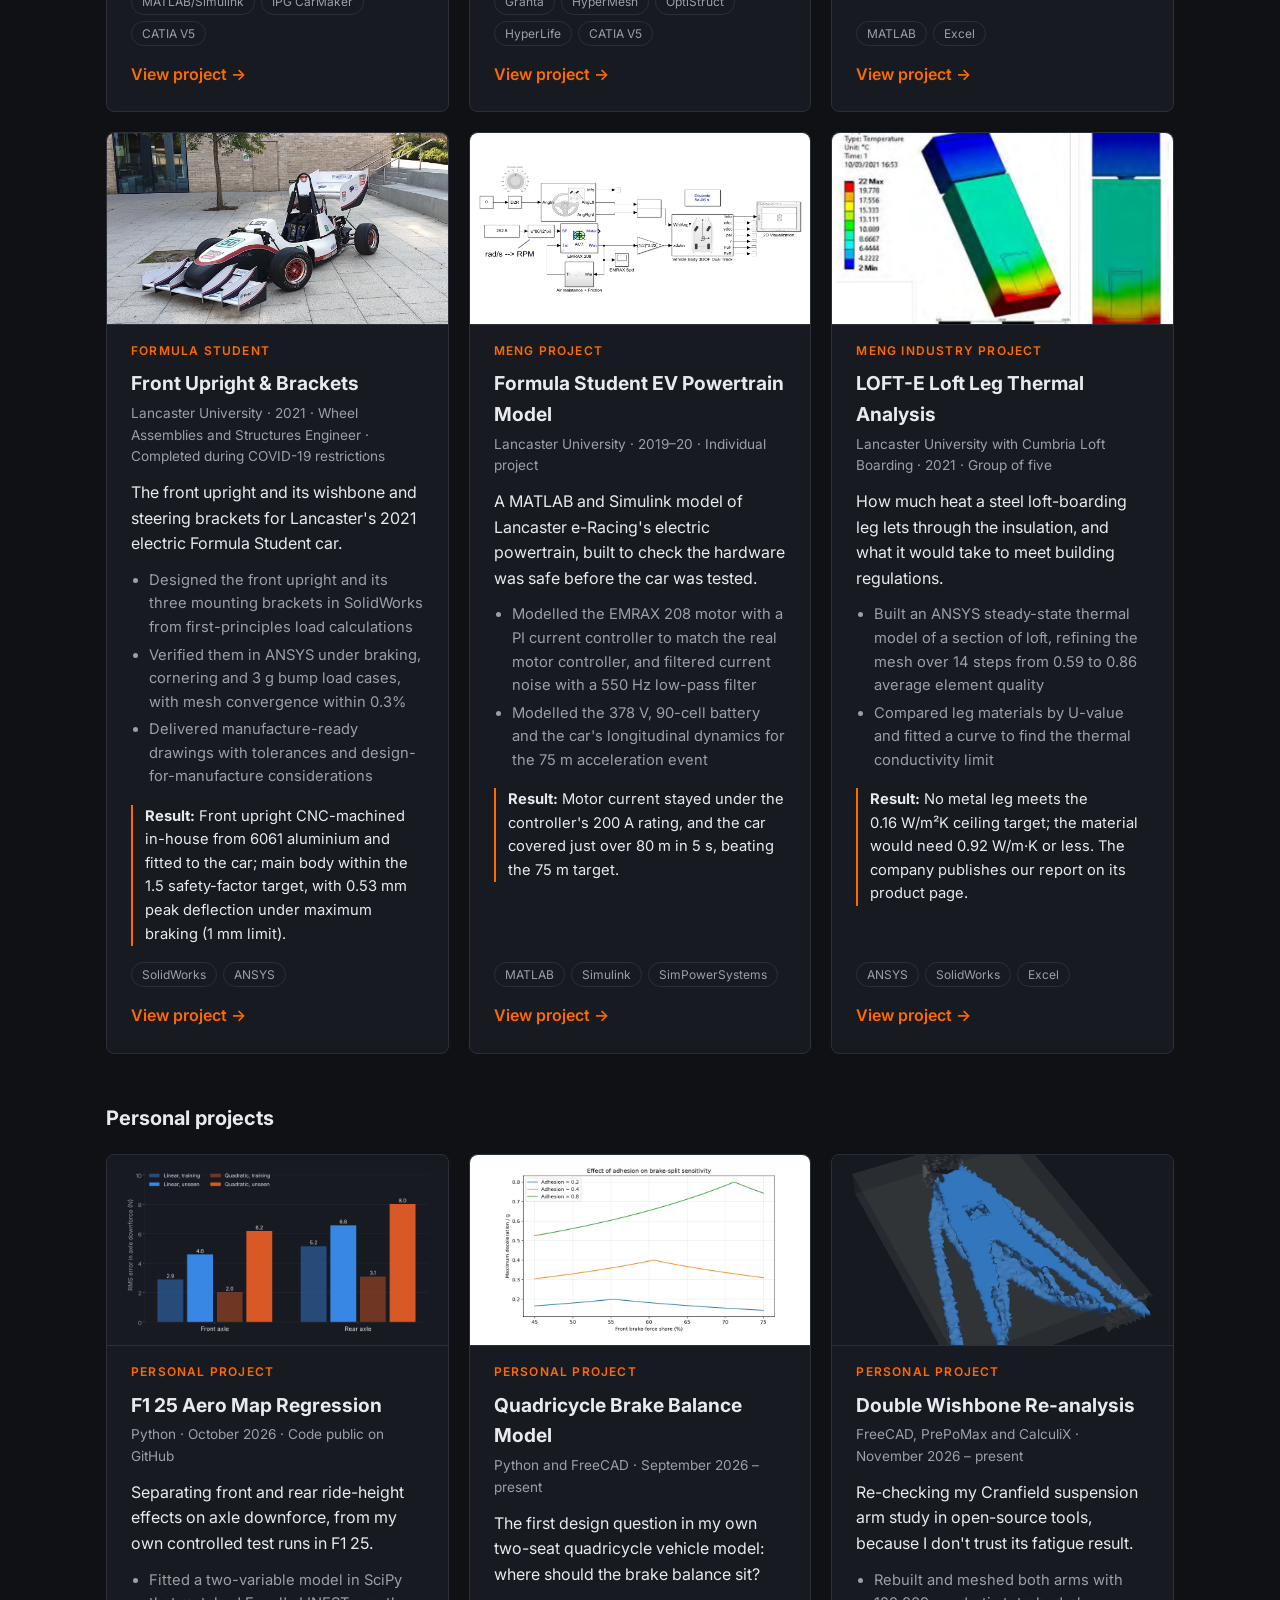
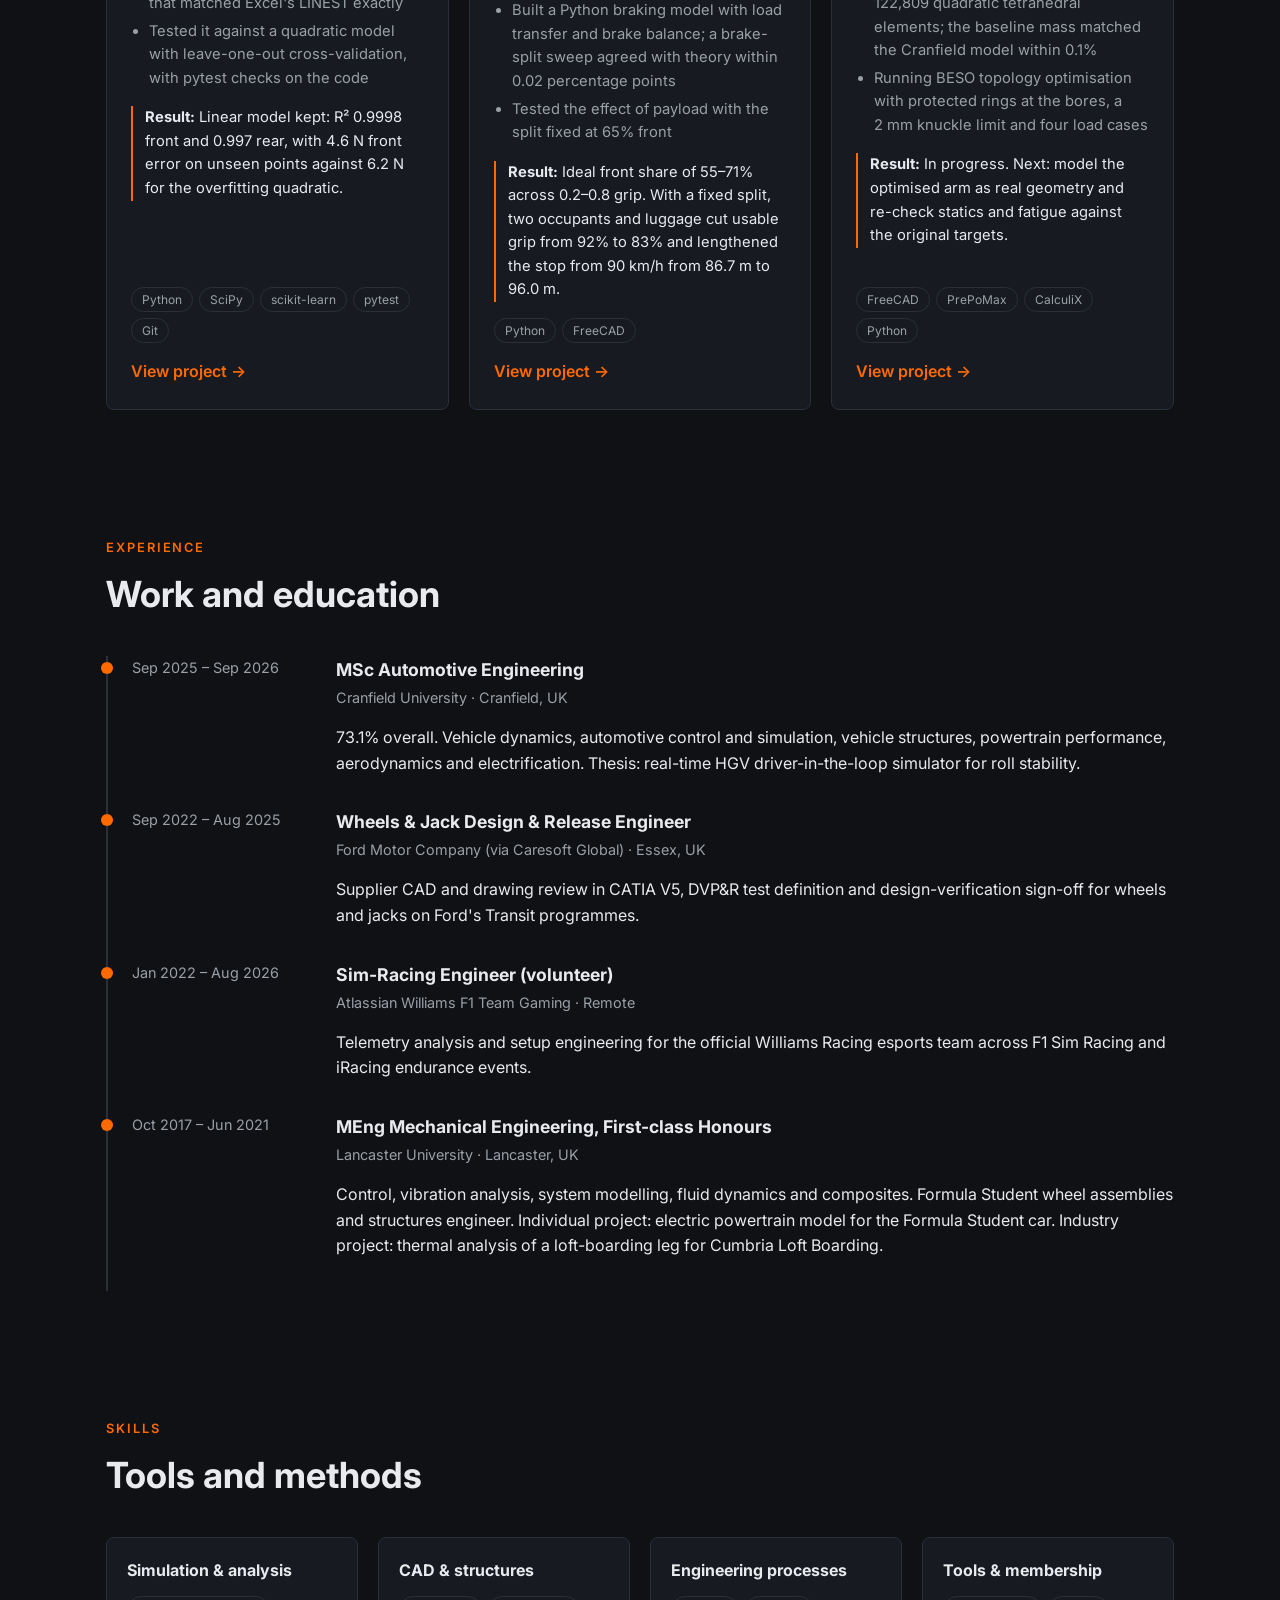
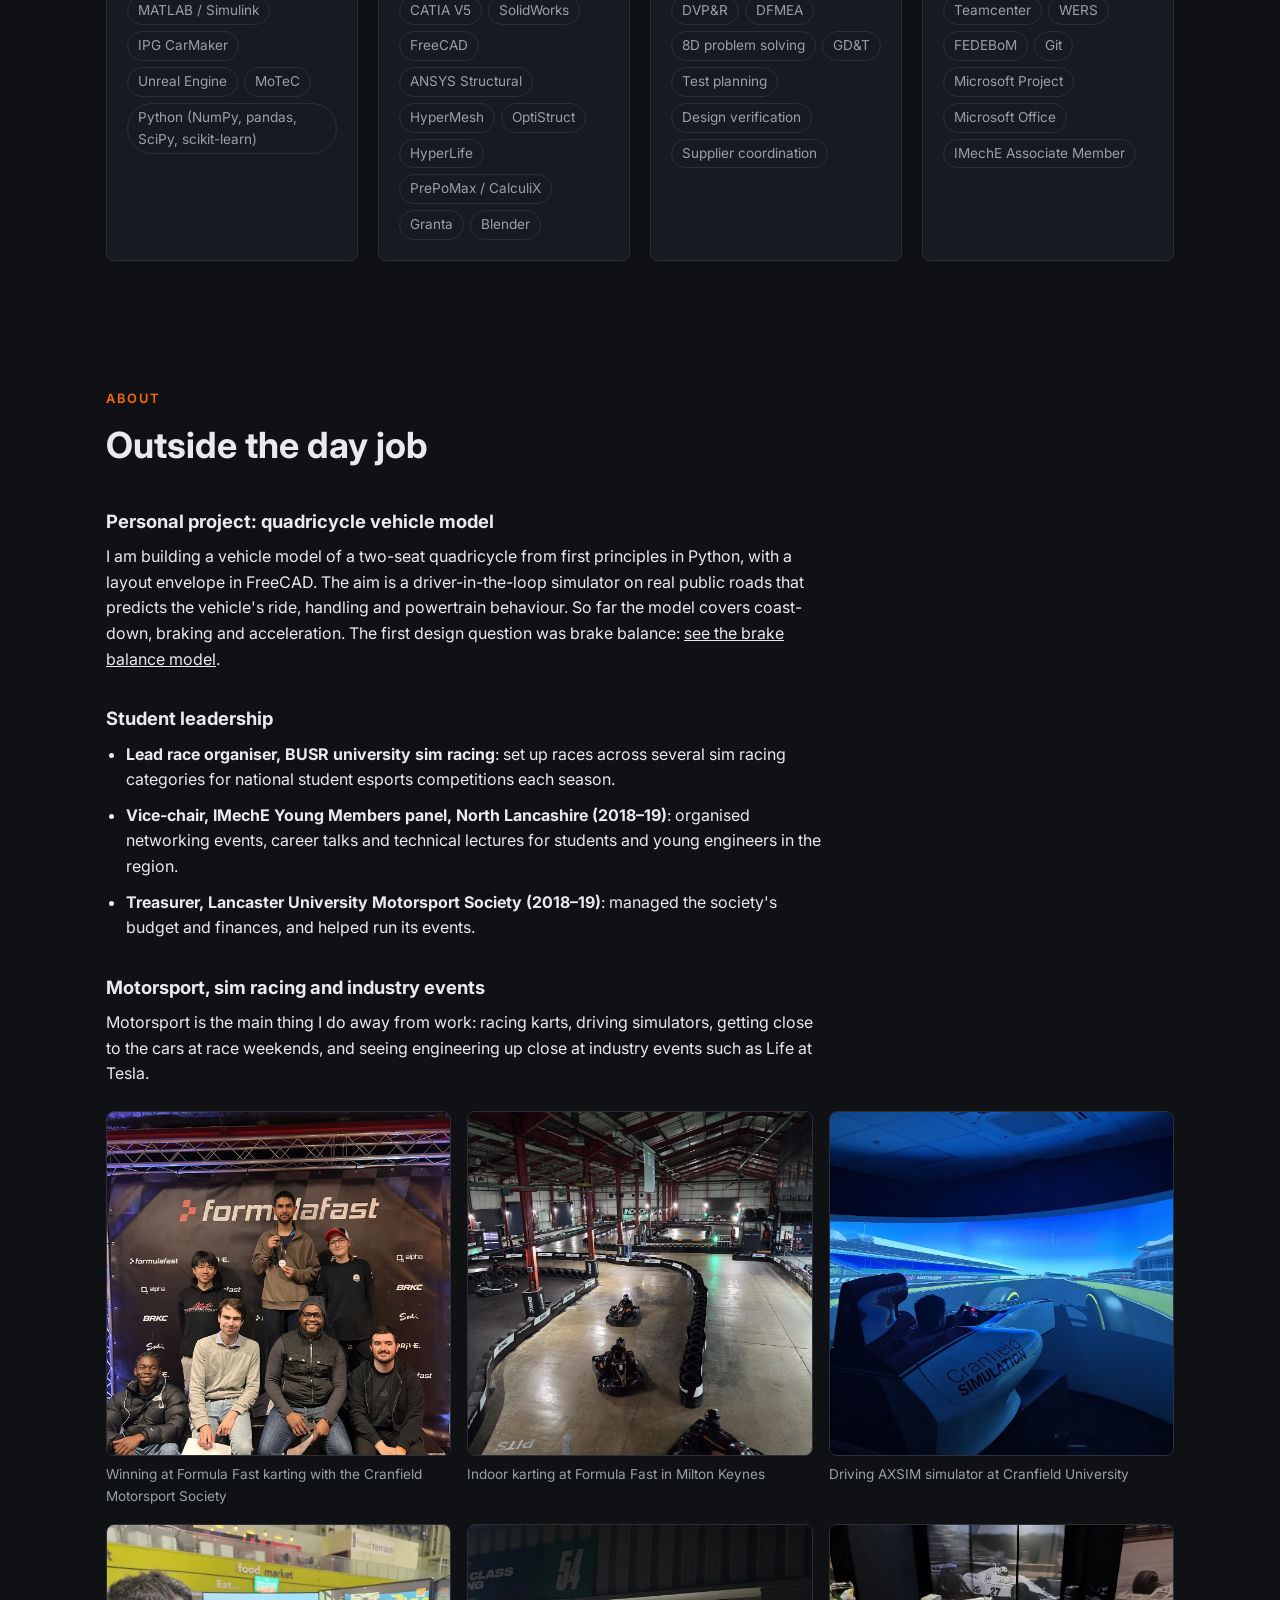
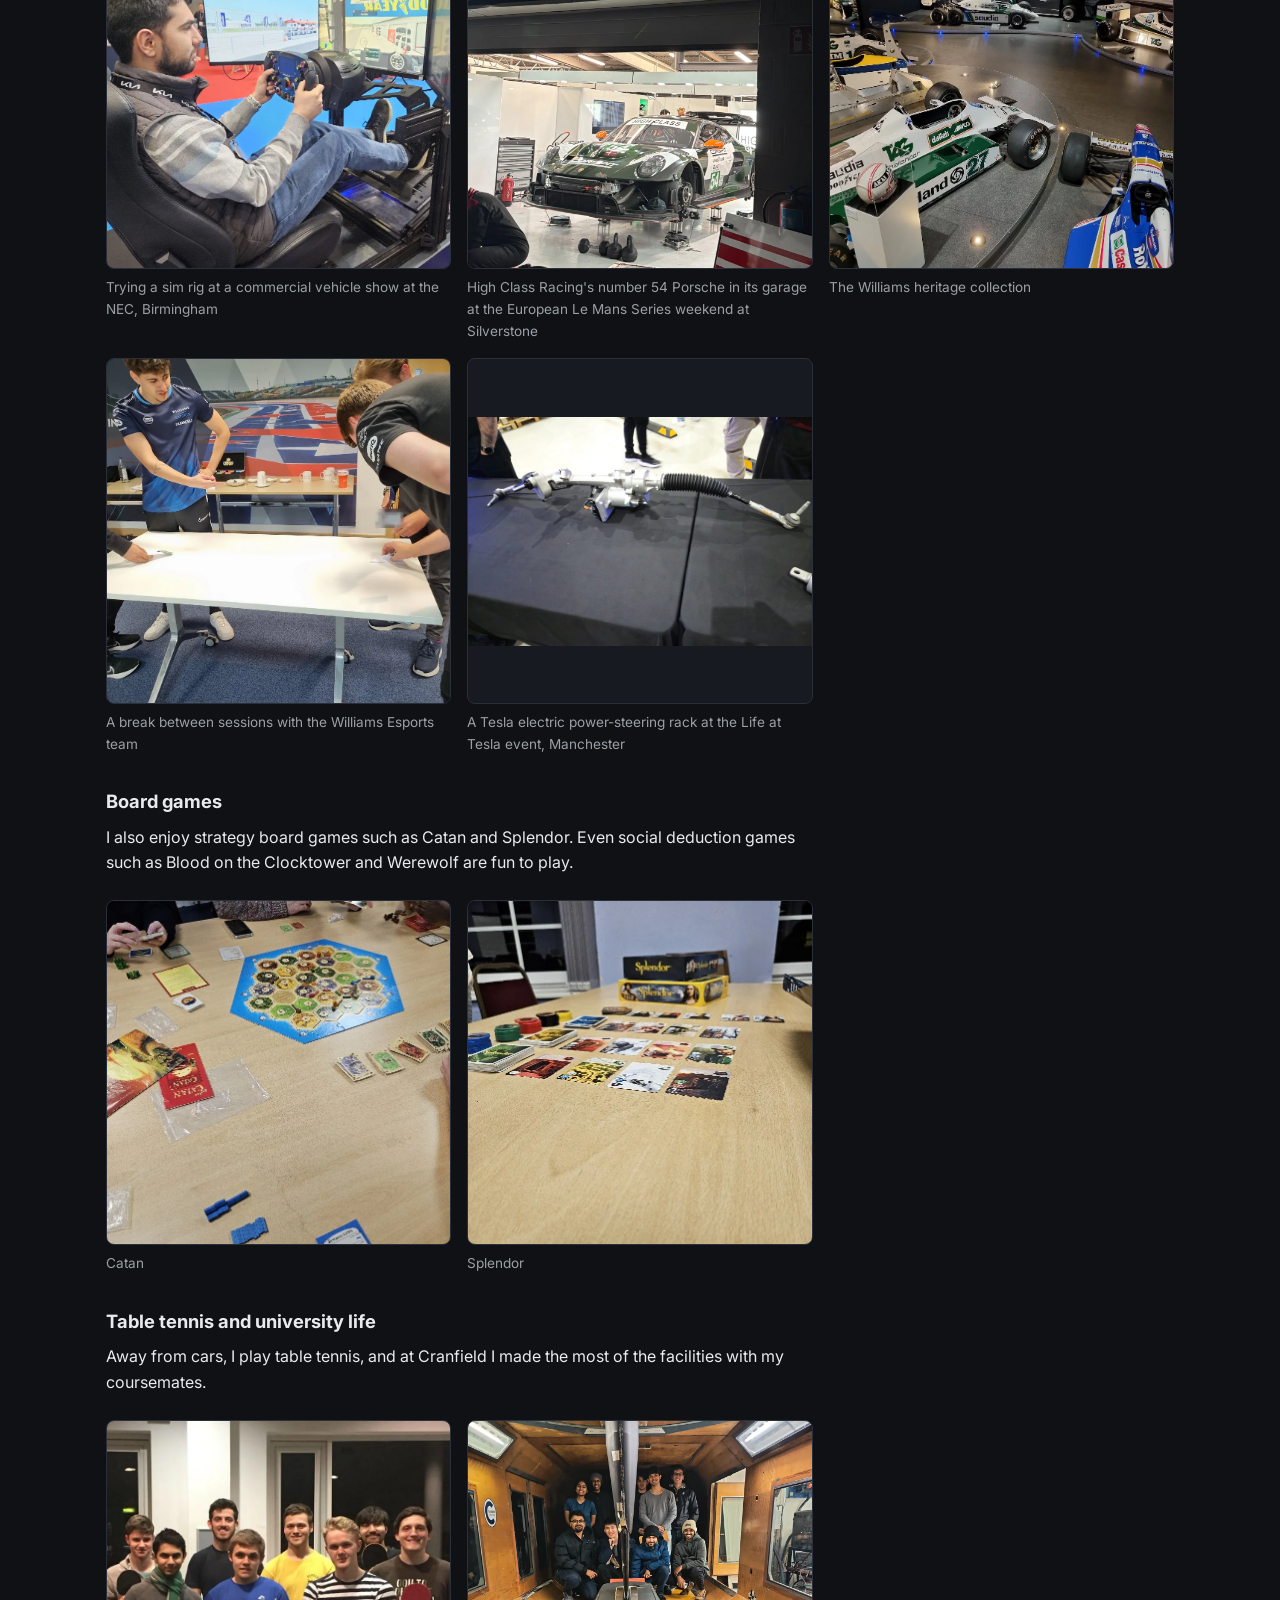
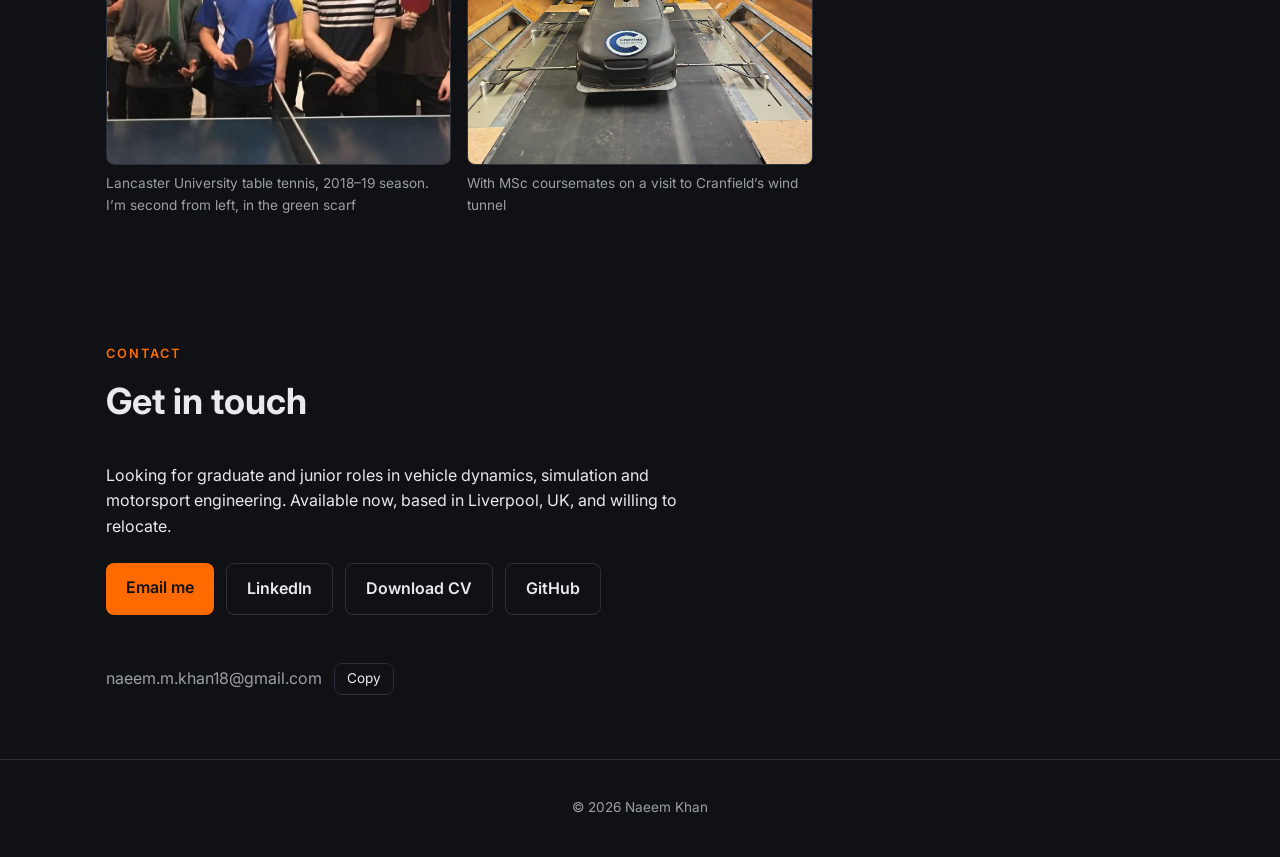
==== commit 76ed440b: "Portfolio: LOFT-E project and student leadership" ====
--- a/index.html
+++ b/index.html
@@ -261,6 +261,23 @@
           <a class="card-link" href="projects/ev-powertrain.html">View project &rarr;</a>
         </article>
 
+        <article class="card">
+            <img class="card-img" src="assets/images/projects/loft-e-temperature.webp"
+               alt="ANSYS steady-state thermal result for a section of loft with the LOFT-E leg and insulation"
+               width="1508" height="951" loading="lazy">
+          <p class="card-tag">MEng Industry Project</p>
+          <h3 class="card-title">LOFT-E Loft Leg Thermal Analysis</h3>
+          <p class="card-meta">Lancaster University with Cumbria Loft Boarding · 2021 · Group of five</p>
+          <p class="card-summary">How much heat a steel loft-boarding leg lets through the insulation, and what it would take to meet building regulations.</p>
+          <ul class="card-points">
+            <li>Built an ANSYS steady-state thermal model of a section of loft, refining the mesh over 14 steps from 0.59 to 0.86 average element quality</li>
+            <li>Compared leg materials by U-value and fitted a curve to find the thermal conductivity limit</li>
+          </ul>
+          <p class="card-result"><strong>Result:</strong> No metal leg meets the 0.16&nbsp;W/m&sup2;K ceiling target; the material would need 0.92&nbsp;W/m&middot;K or less. The company publishes our report on its product page.</p>
+          <ul class="card-tools"><li>ANSYS</li><li>SolidWorks</li><li>Excel</li></ul>
+          <a class="card-link" href="projects/loft-e.html">View project &rarr;</a>
+        </article>
+
       </div>
 
       <h3 class="subsection-title">Personal projects</h3>
@@ -354,7 +371,7 @@
           <div>
             <h3 class="timeline-role">MEng Mechanical Engineering, First-class Honours</h3>
             <p class="timeline-org">Lancaster University · Lancaster, UK</p>
-            <p>Control, vibration analysis, system modelling, fluid dynamics and composites. Formula Student wheel assemblies and structures engineer. Individual project: electric powertrain model for the Formula Student car.</p>
+            <p>Control, vibration analysis, system modelling, fluid dynamics and composites. Formula Student wheel assemblies and structures engineer. Individual project: electric powertrain model for the Formula Student car. Industry project: thermal analysis of a loft-boarding leg for Cumbria Loft Boarding.</p>
           </div>
         </li>
       </ol>
@@ -392,6 +409,15 @@
       <div class="about-group">
         <h3>Personal project: quadricycle vehicle model</h3>
         <p class="about-lead">I am building a vehicle model of a two-seat quadricycle from first principles in Python, with a layout envelope in FreeCAD. The aim is a driver-in-the-loop simulator on real public roads that predicts the vehicle's ride, handling and powertrain behaviour. So far the model covers coast-down, braking and acceleration. The first design question was brake balance: <a href="projects/quadricycle-braking.html">see the brake balance model</a>.</p>
+      </div>
+
+      <div class="about-group">
+        <h3>Student leadership</h3>
+        <ul class="detail-list about-lead">
+          <li><strong>Lead race organiser, BUSR university sim racing</strong>: set up races across several sim racing categories for national student esports competitions each season.</li>
+          <li><strong>Vice-chair, IMechE Young Members panel, North Lancashire (2018&ndash;19)</strong>: organised networking events, career talks and technical lectures for students and young engineers in the region.</li>
+          <li><strong>Treasurer, Lancaster University Motorsport Society (2018&ndash;19)</strong>: managed the society's budget and finances, and helped run its events.</li>
+        </ul>
       </div>
 
       <div class="about-group">
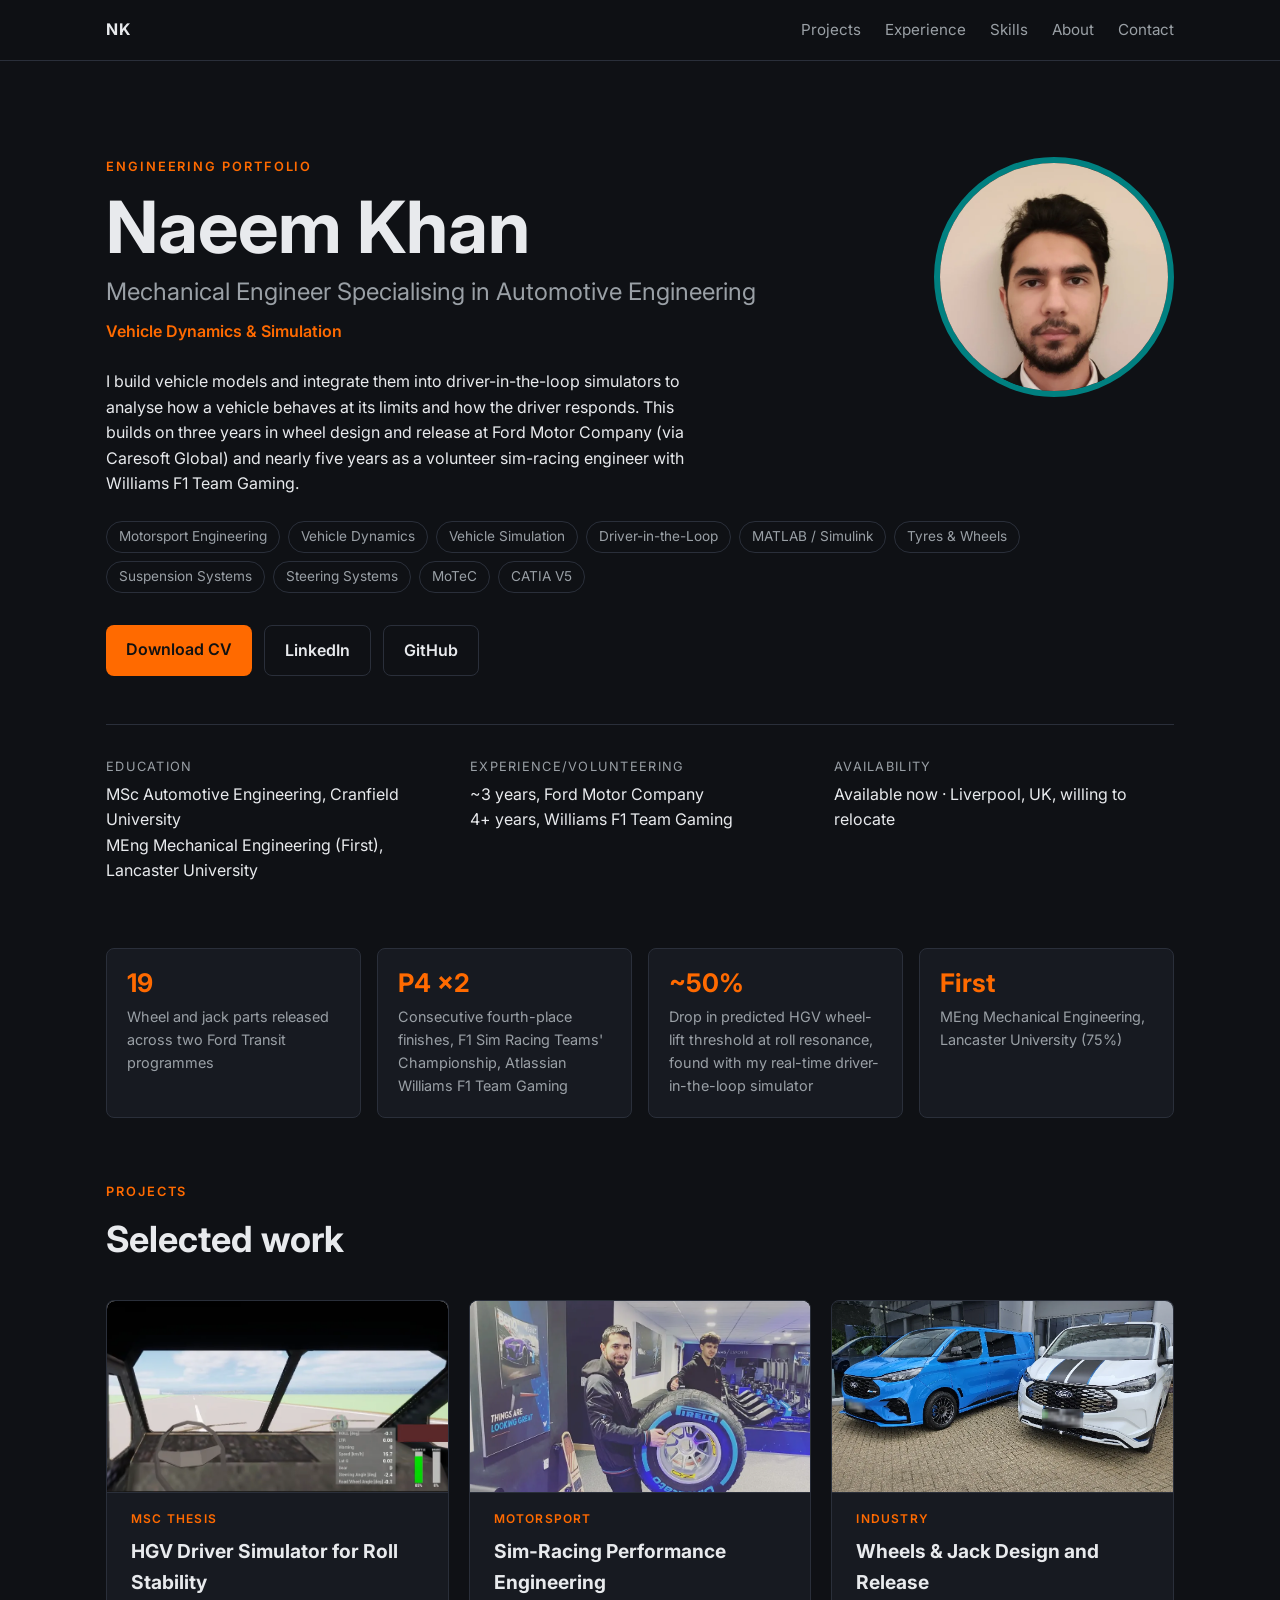
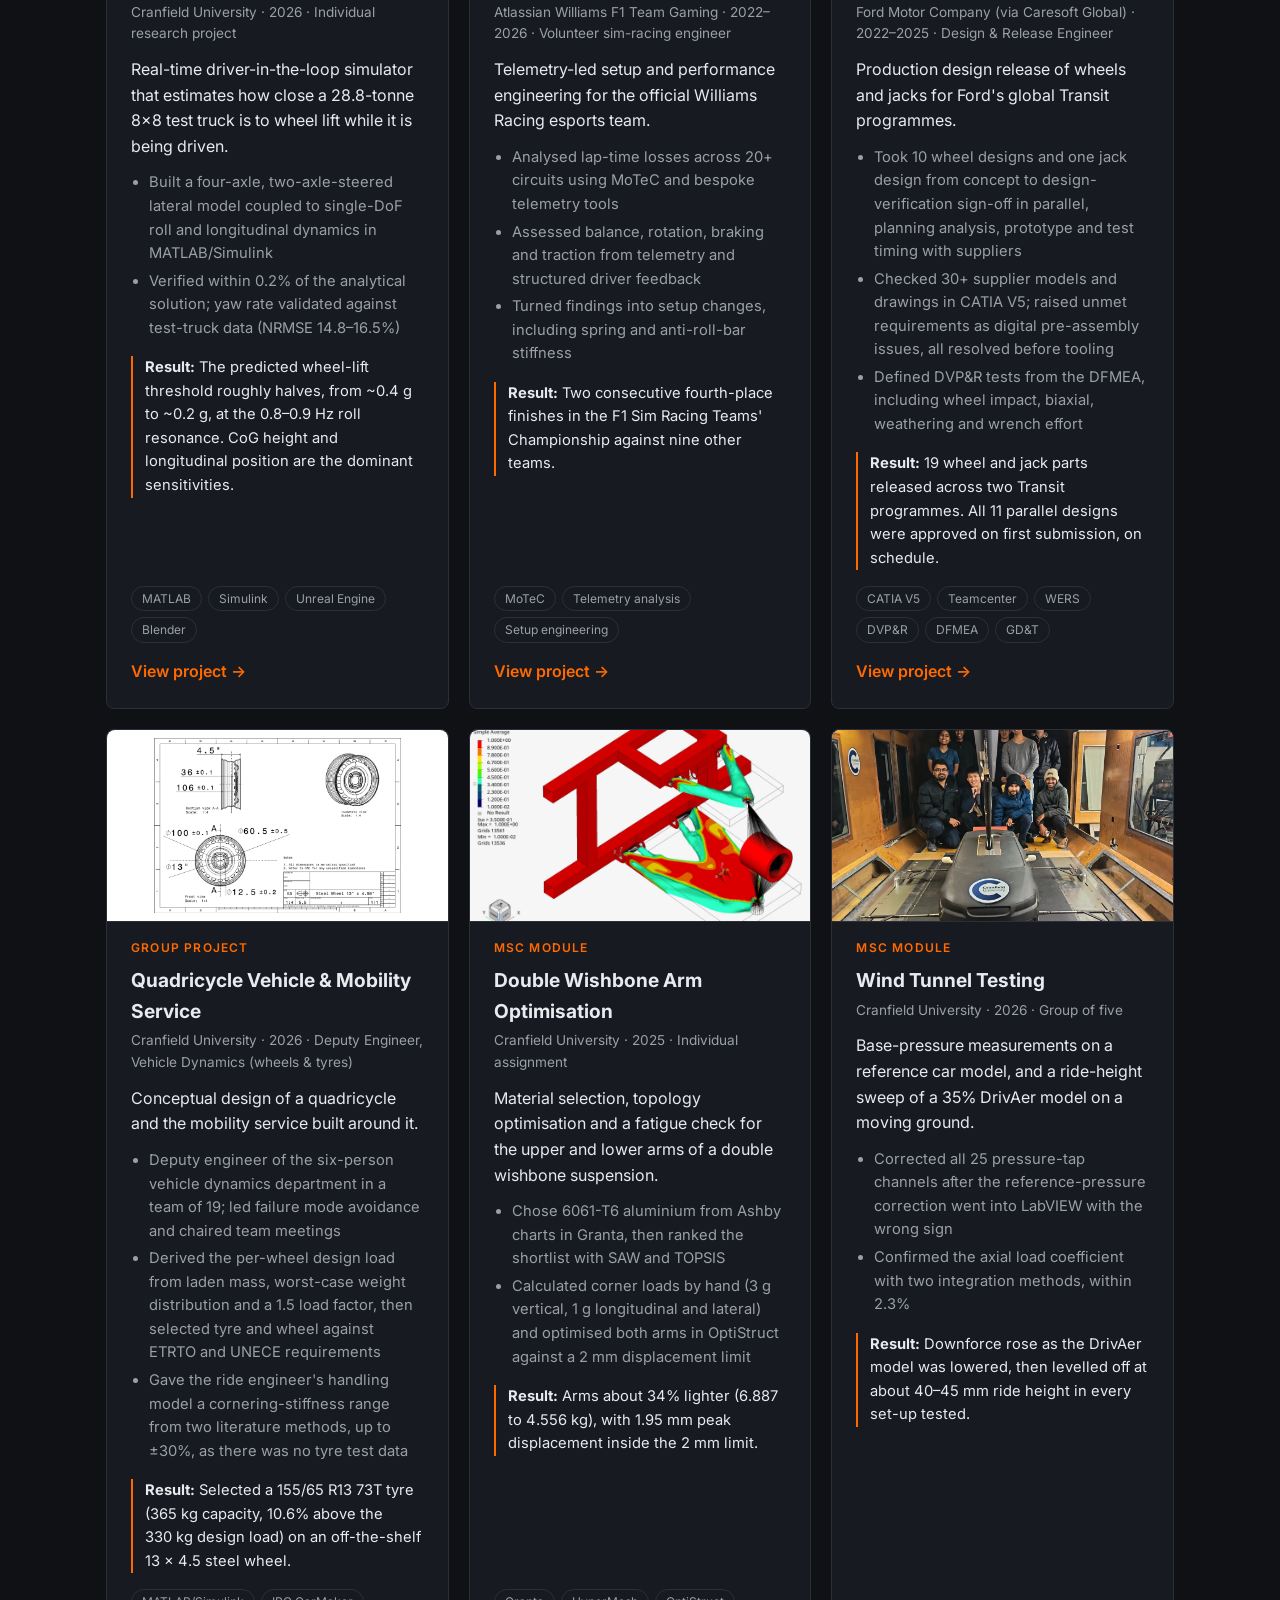
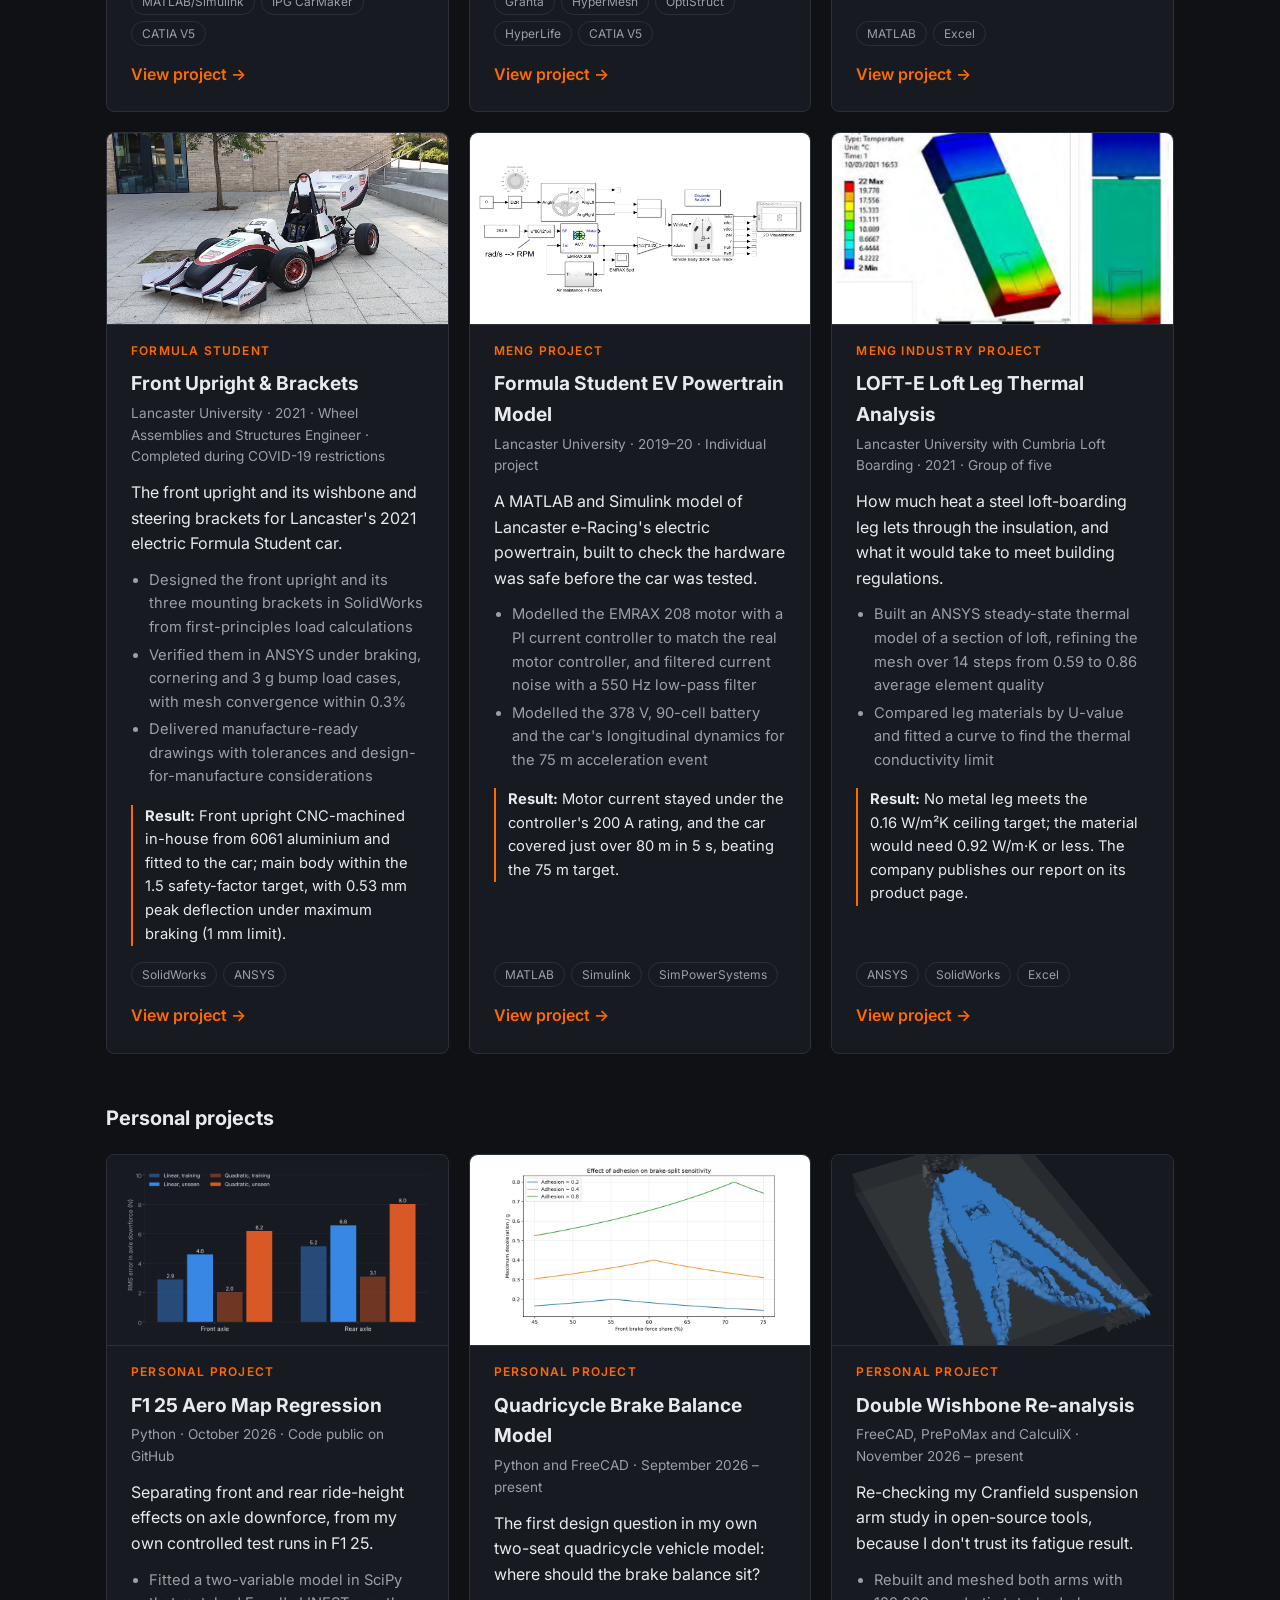
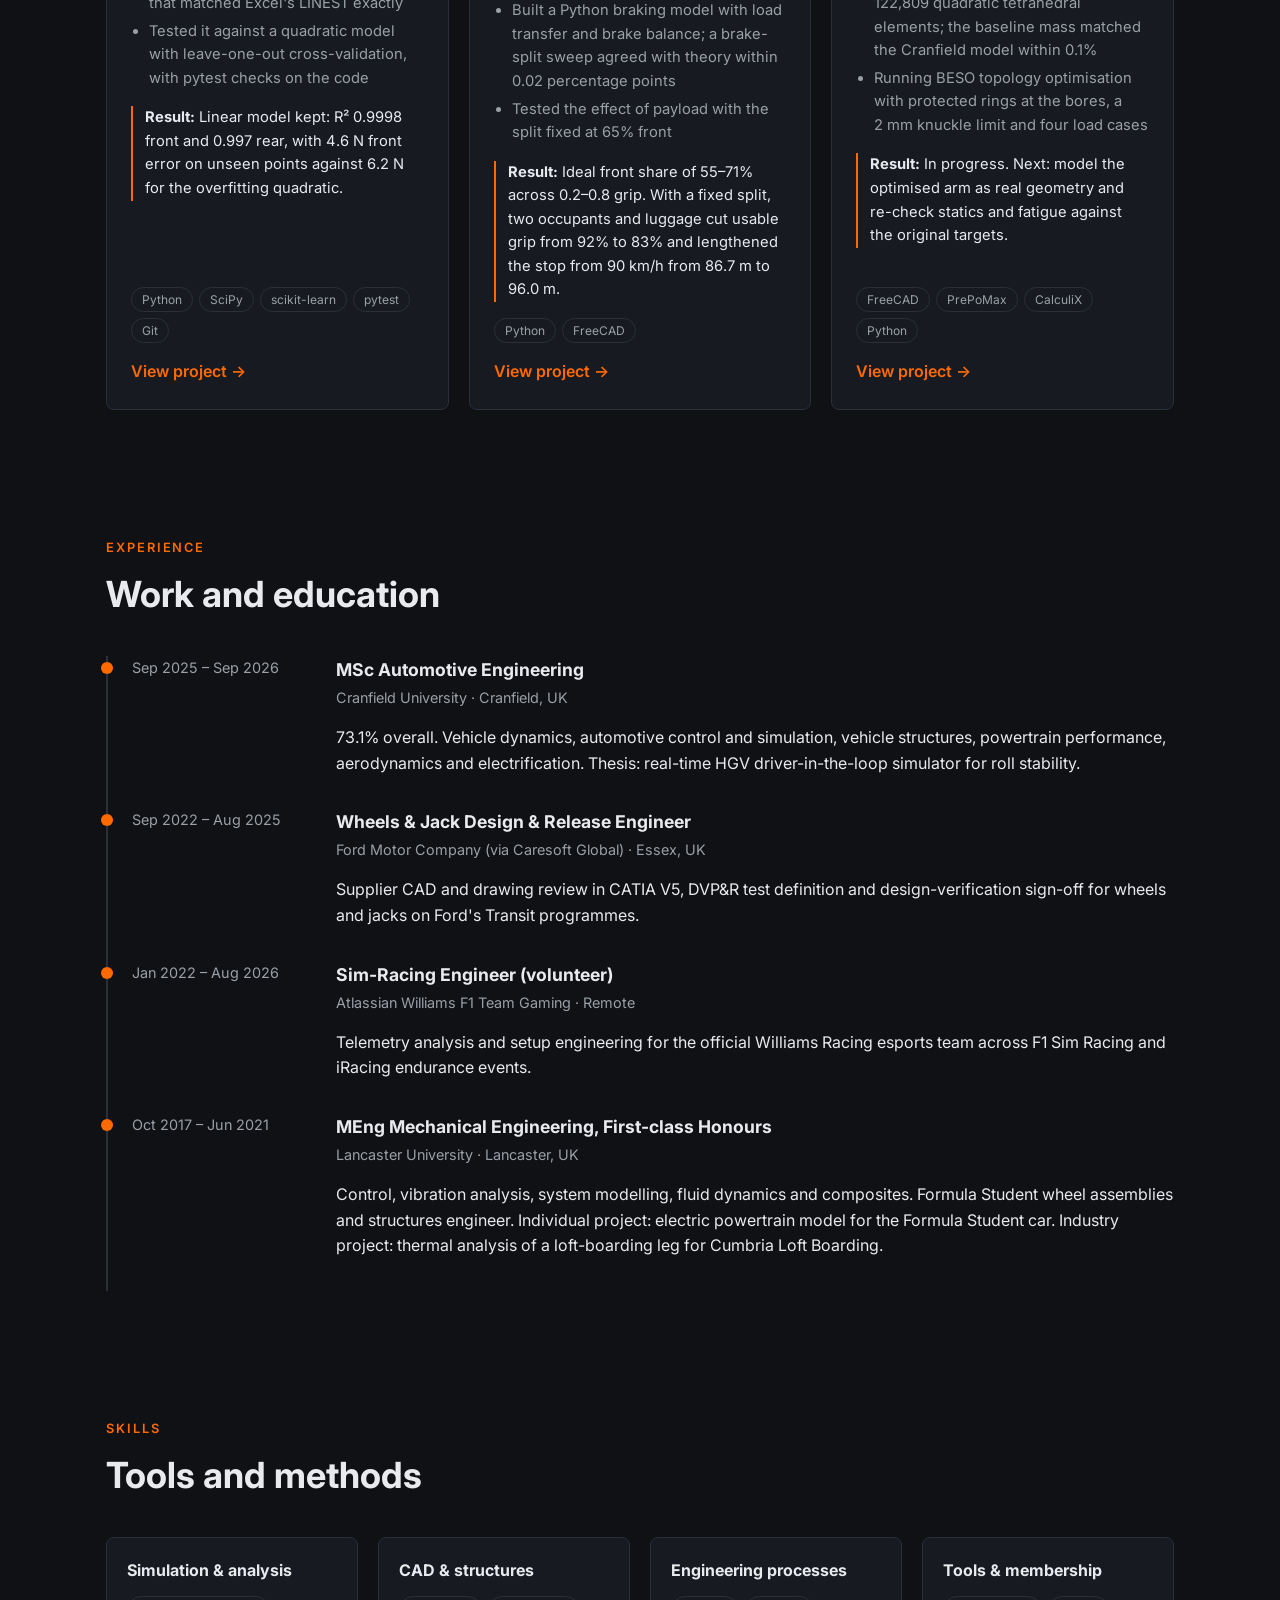
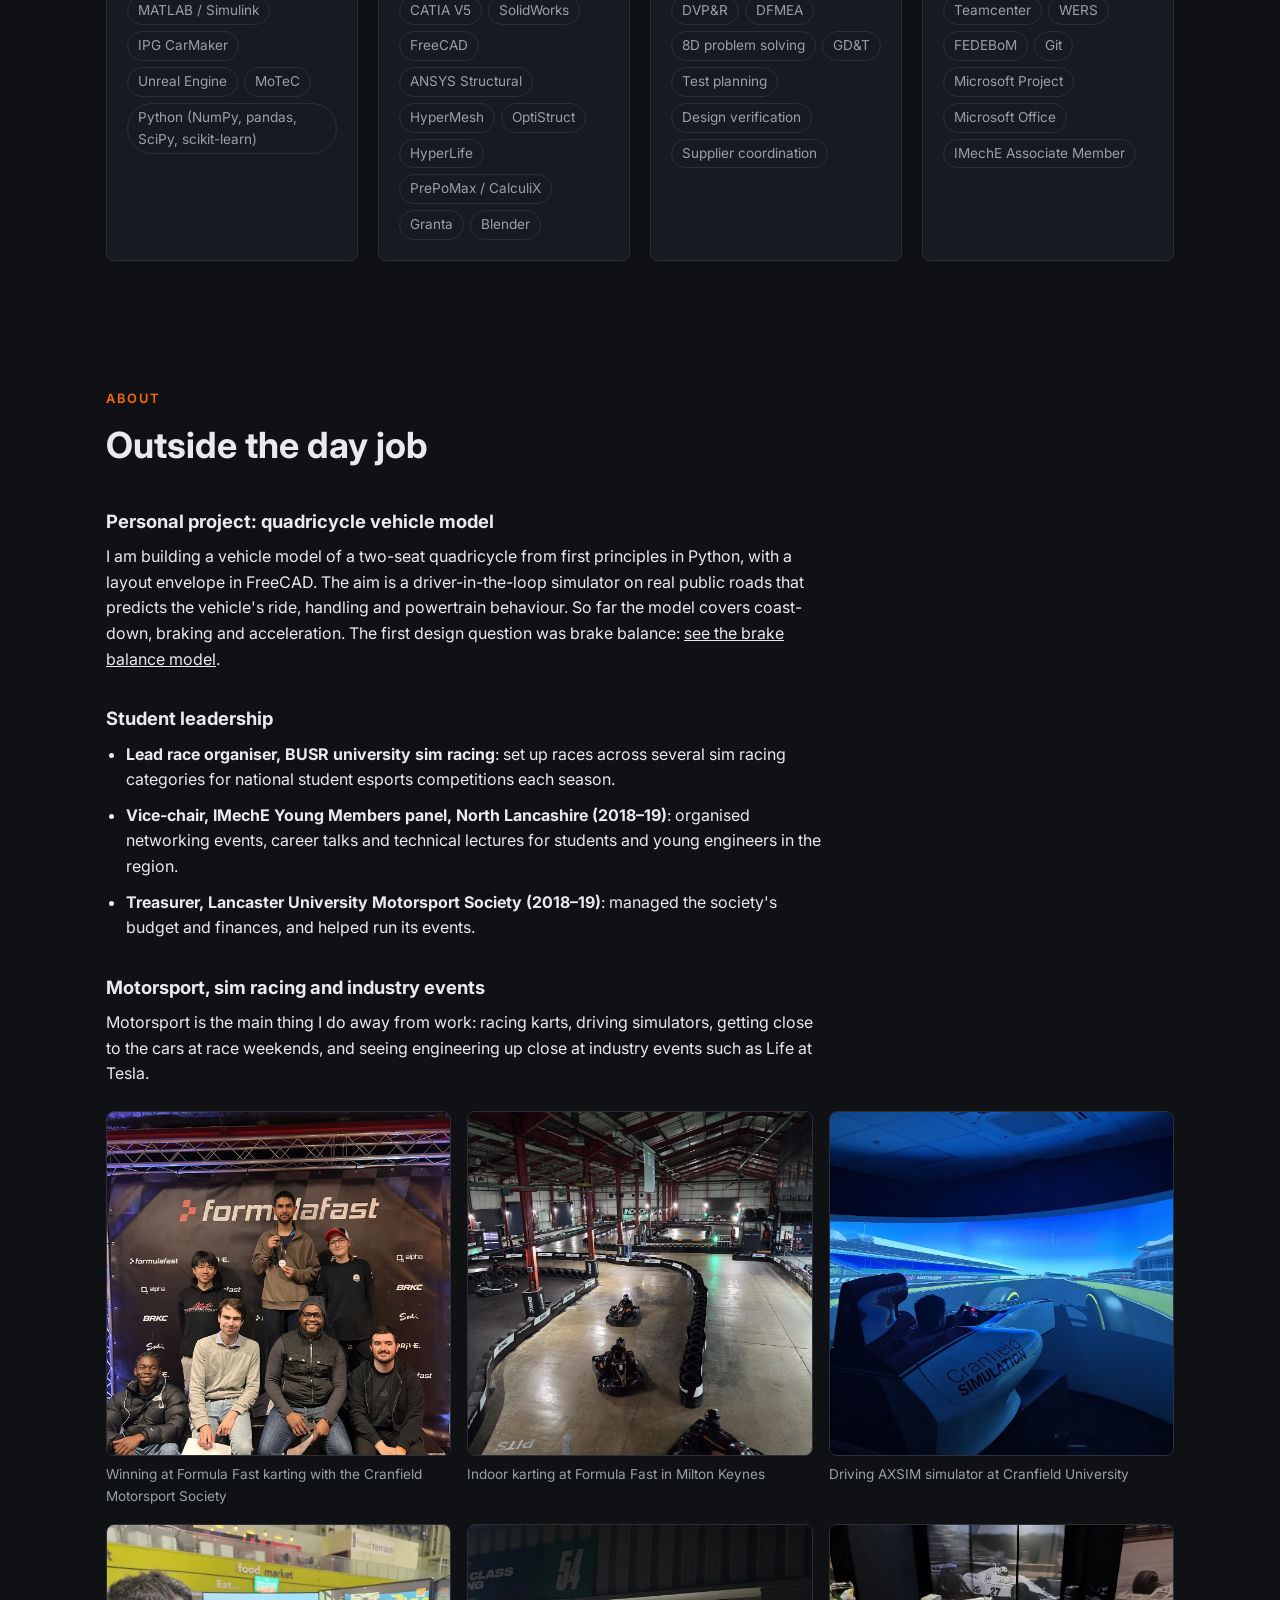
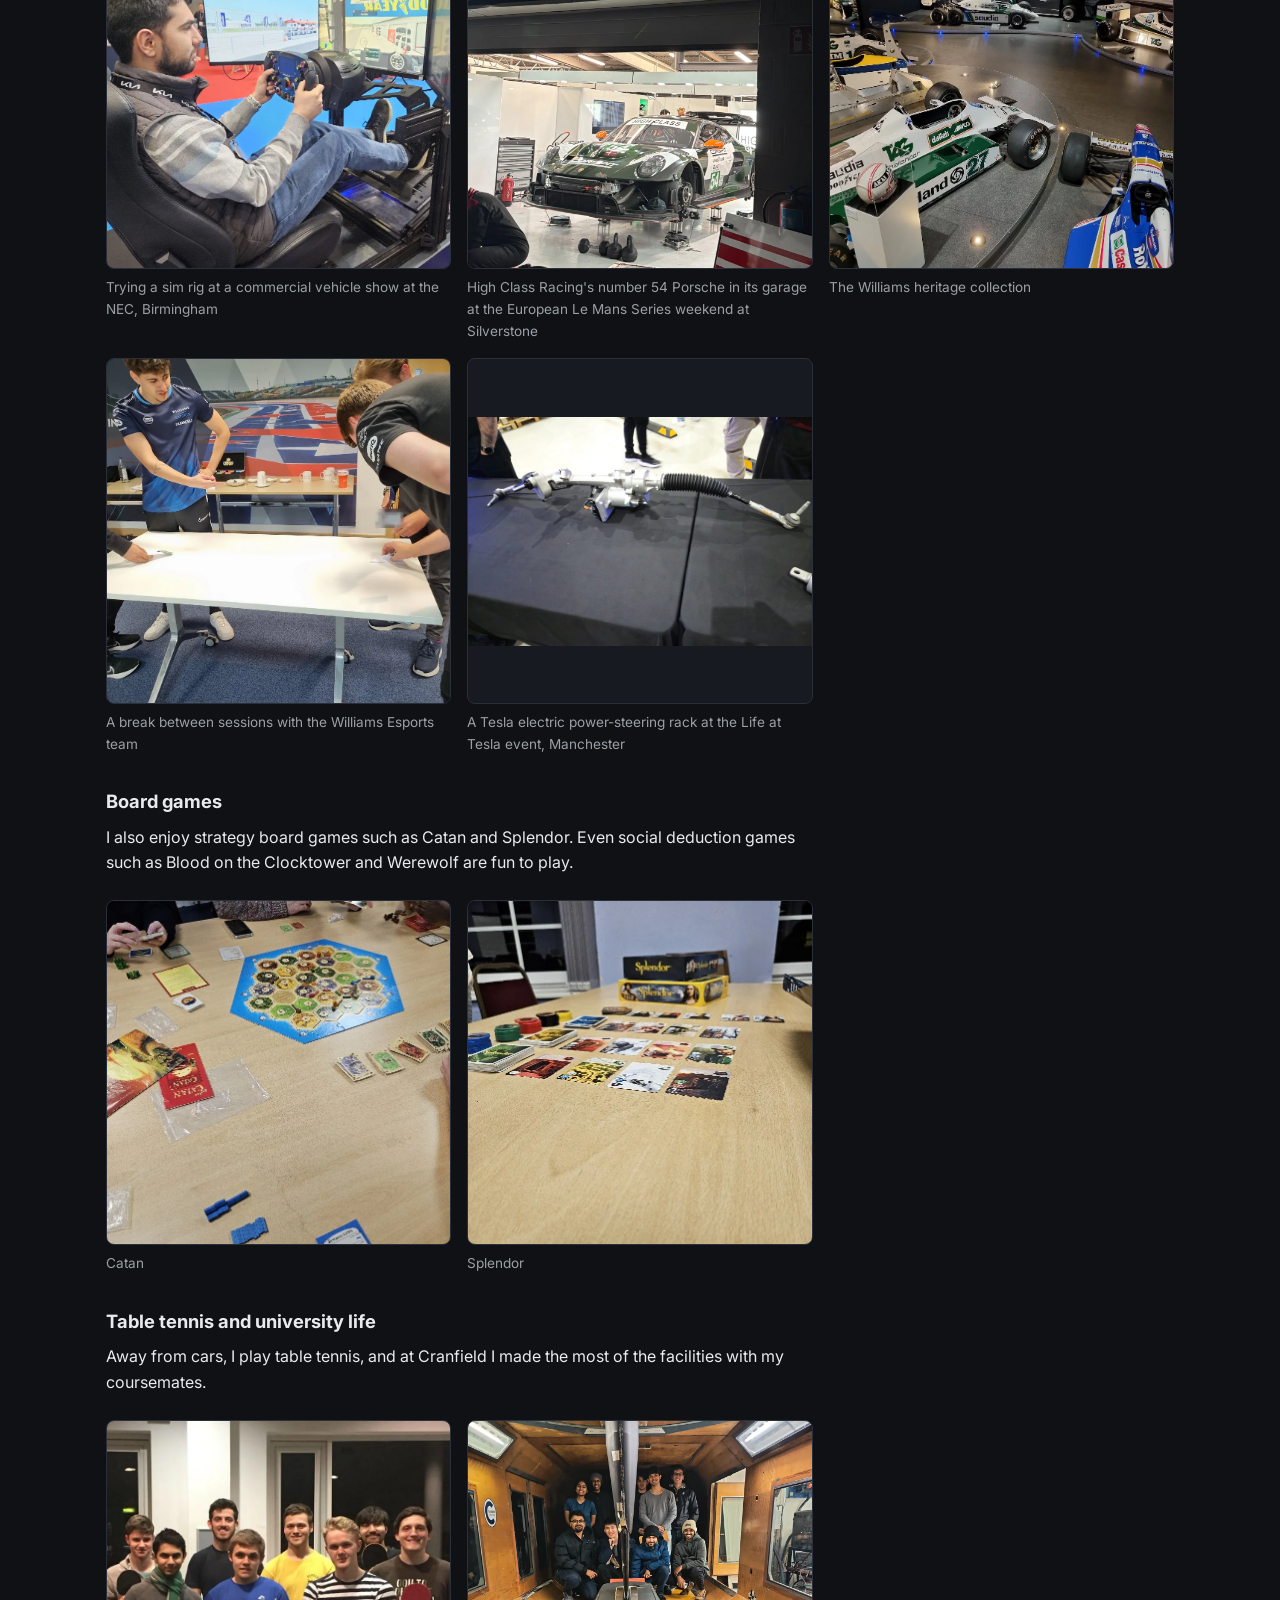
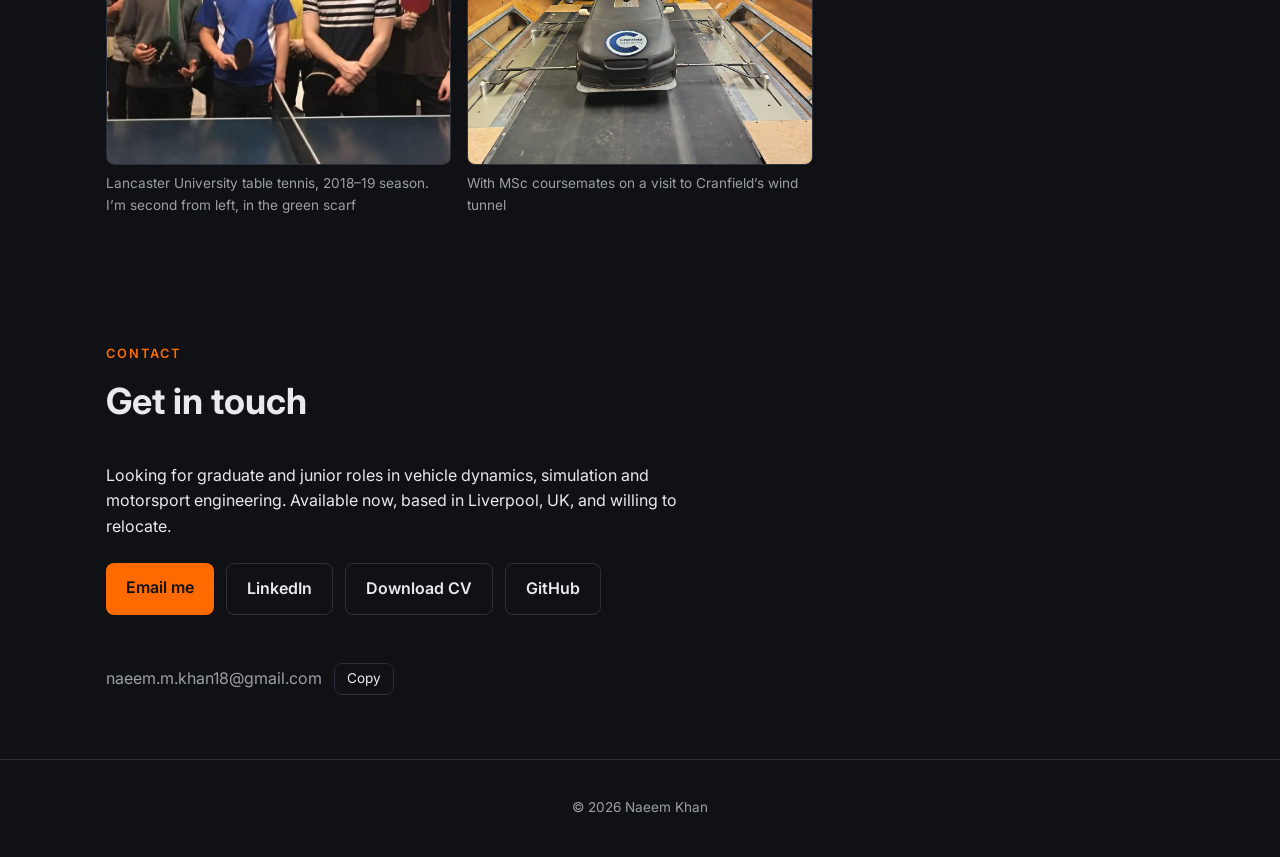
==== commit ddafc3d2: "Hero summary update" ====
--- a/index.html
+++ b/index.html
@@ -53,7 +53,7 @@
         I build vehicle models and integrate them into driver-in-the-loop simulators
         to analyse how a vehicle behaves at its limits and how the driver responds.
         This builds on three years in wheel design and release at Ford Motor Company
-        (via Caresoft Global) and over four years as a volunteer sim-racing engineer with
+        (via Caresoft Global) and nearly five years as a volunteer sim-racing engineer with
         Williams F1 Team Gaming.
       </p>
 
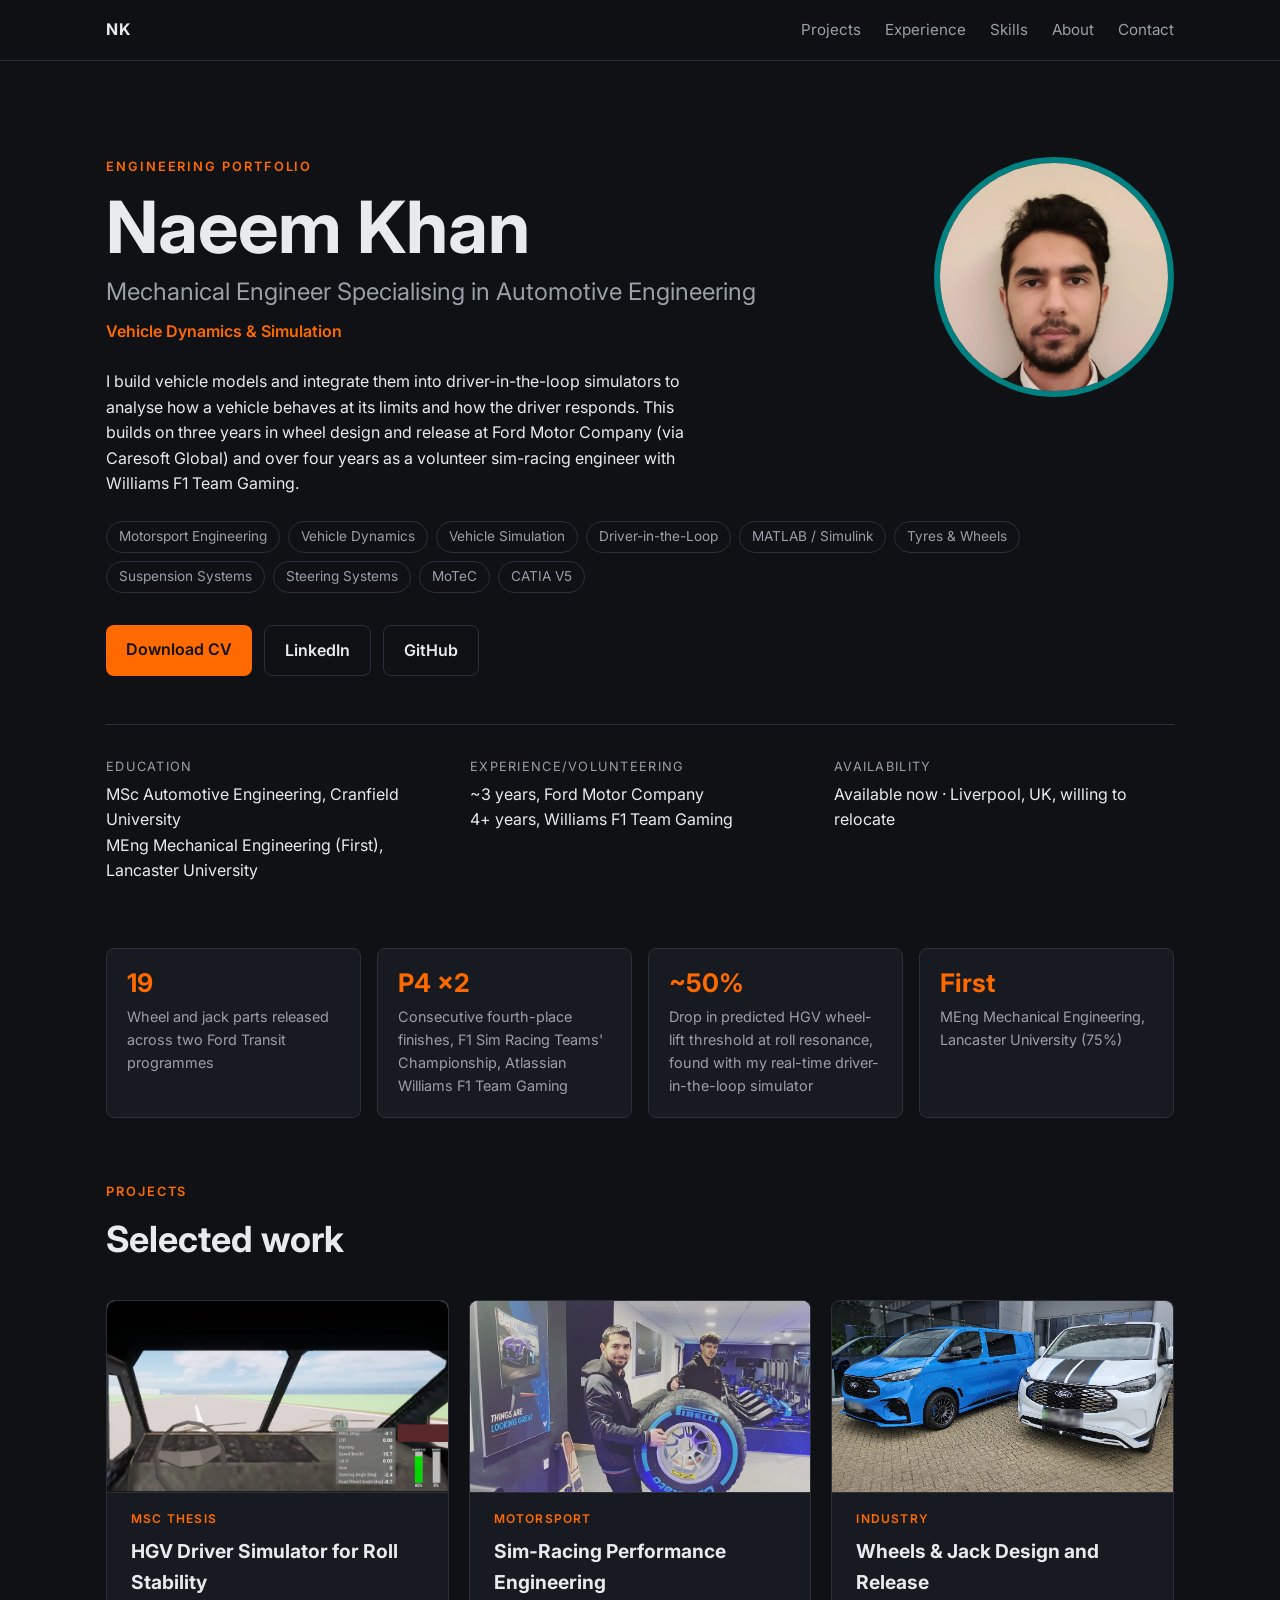
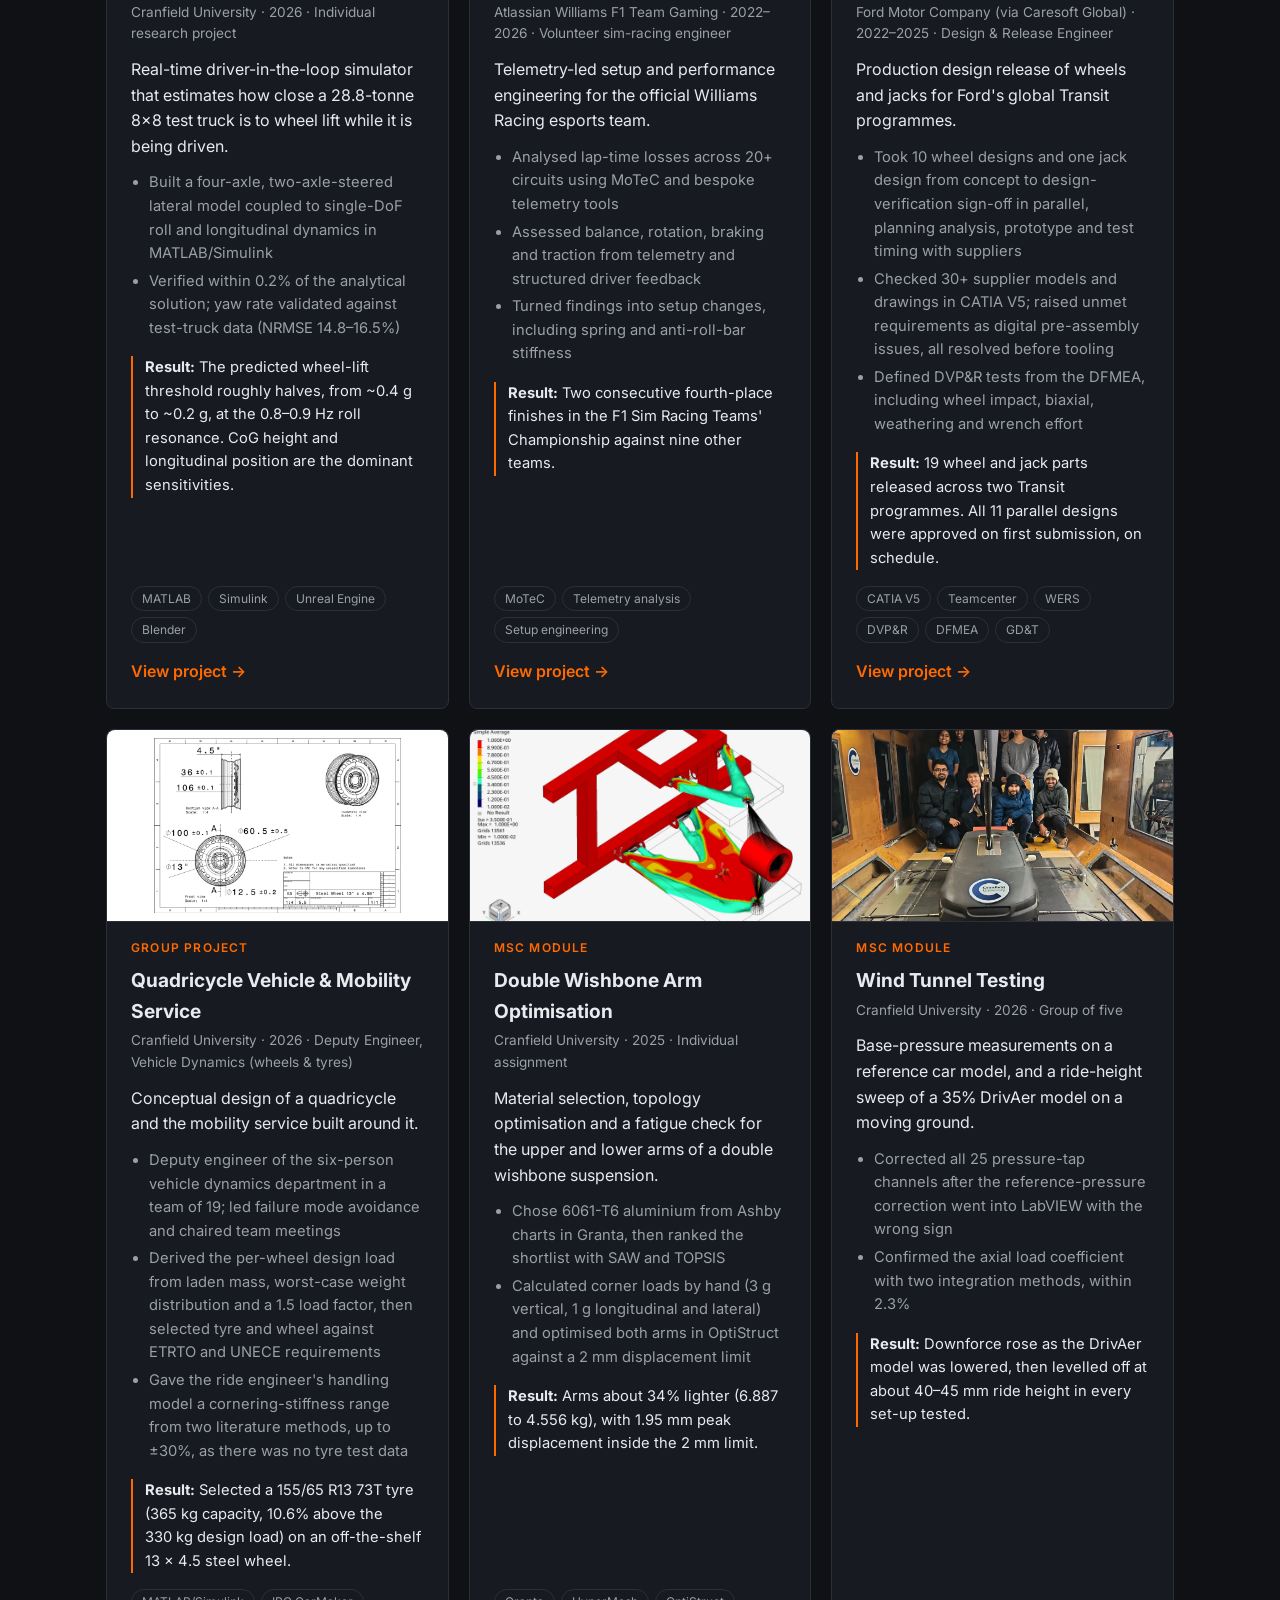
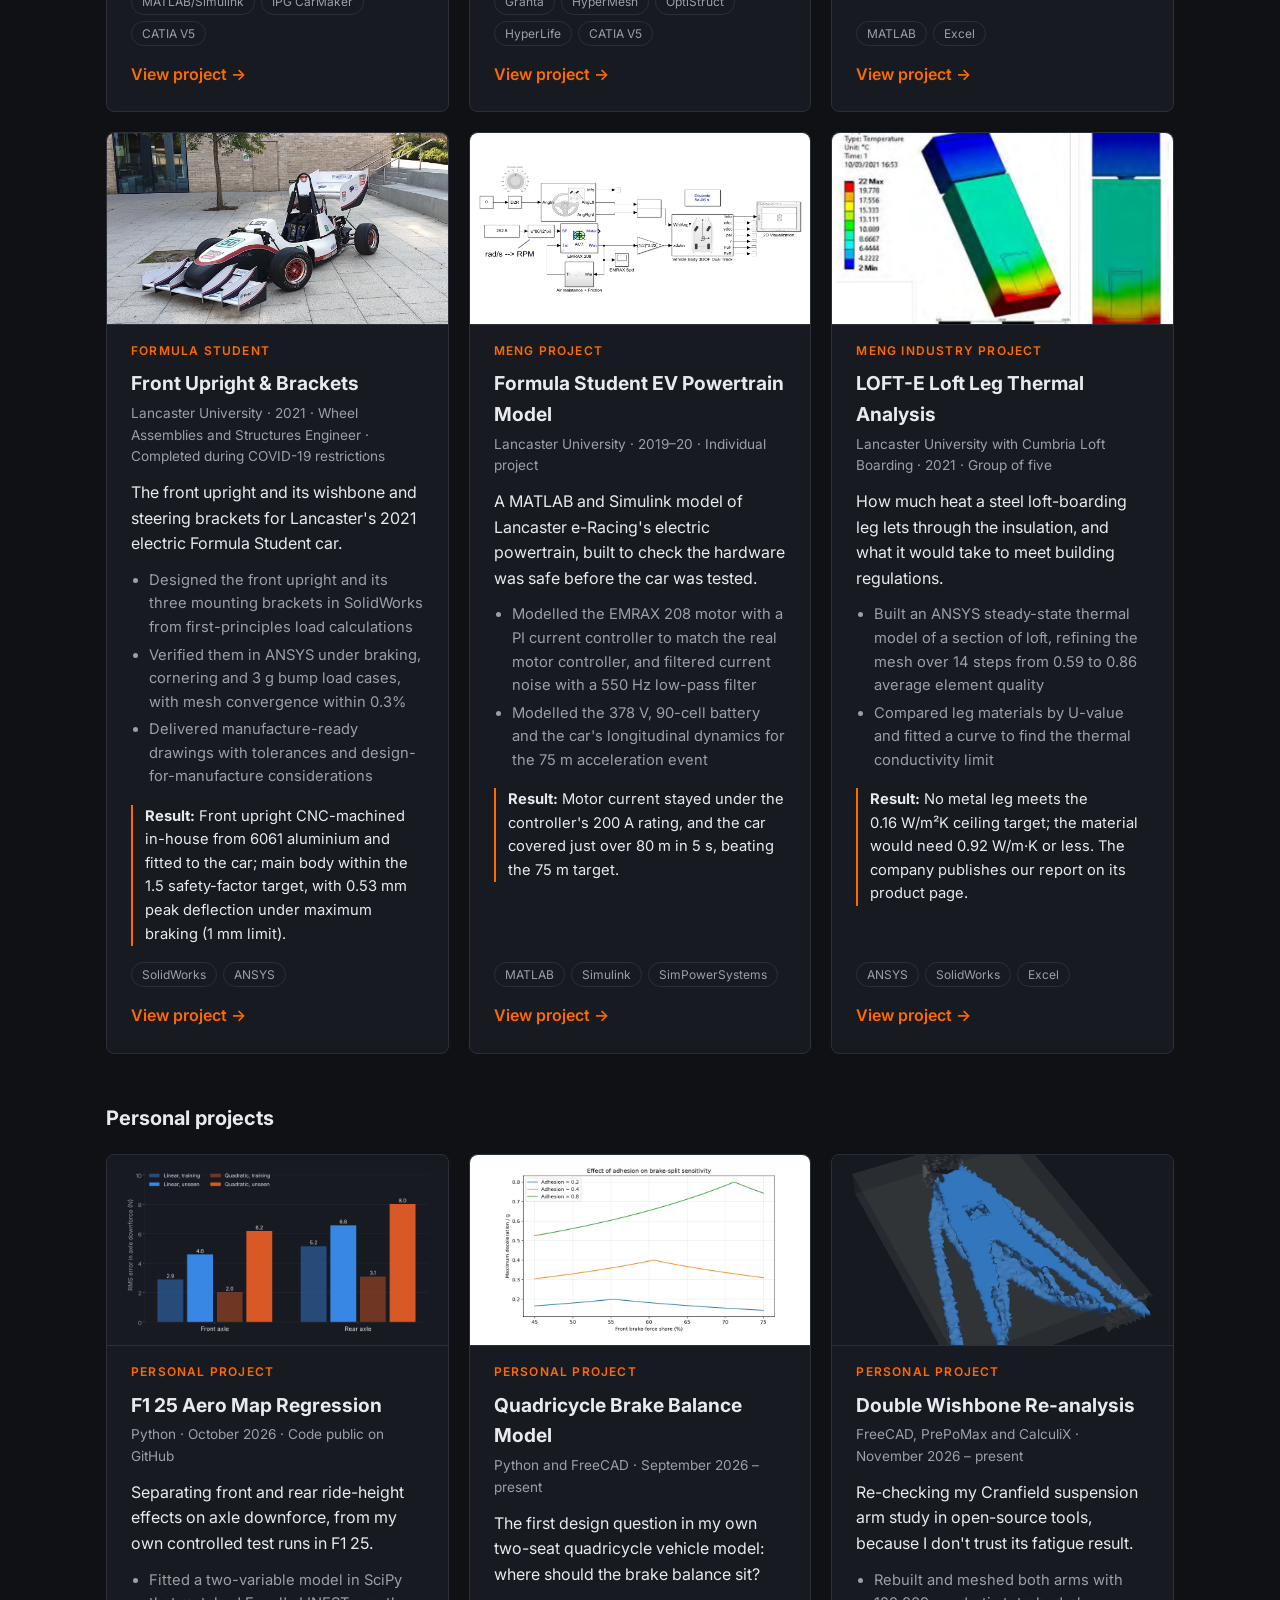
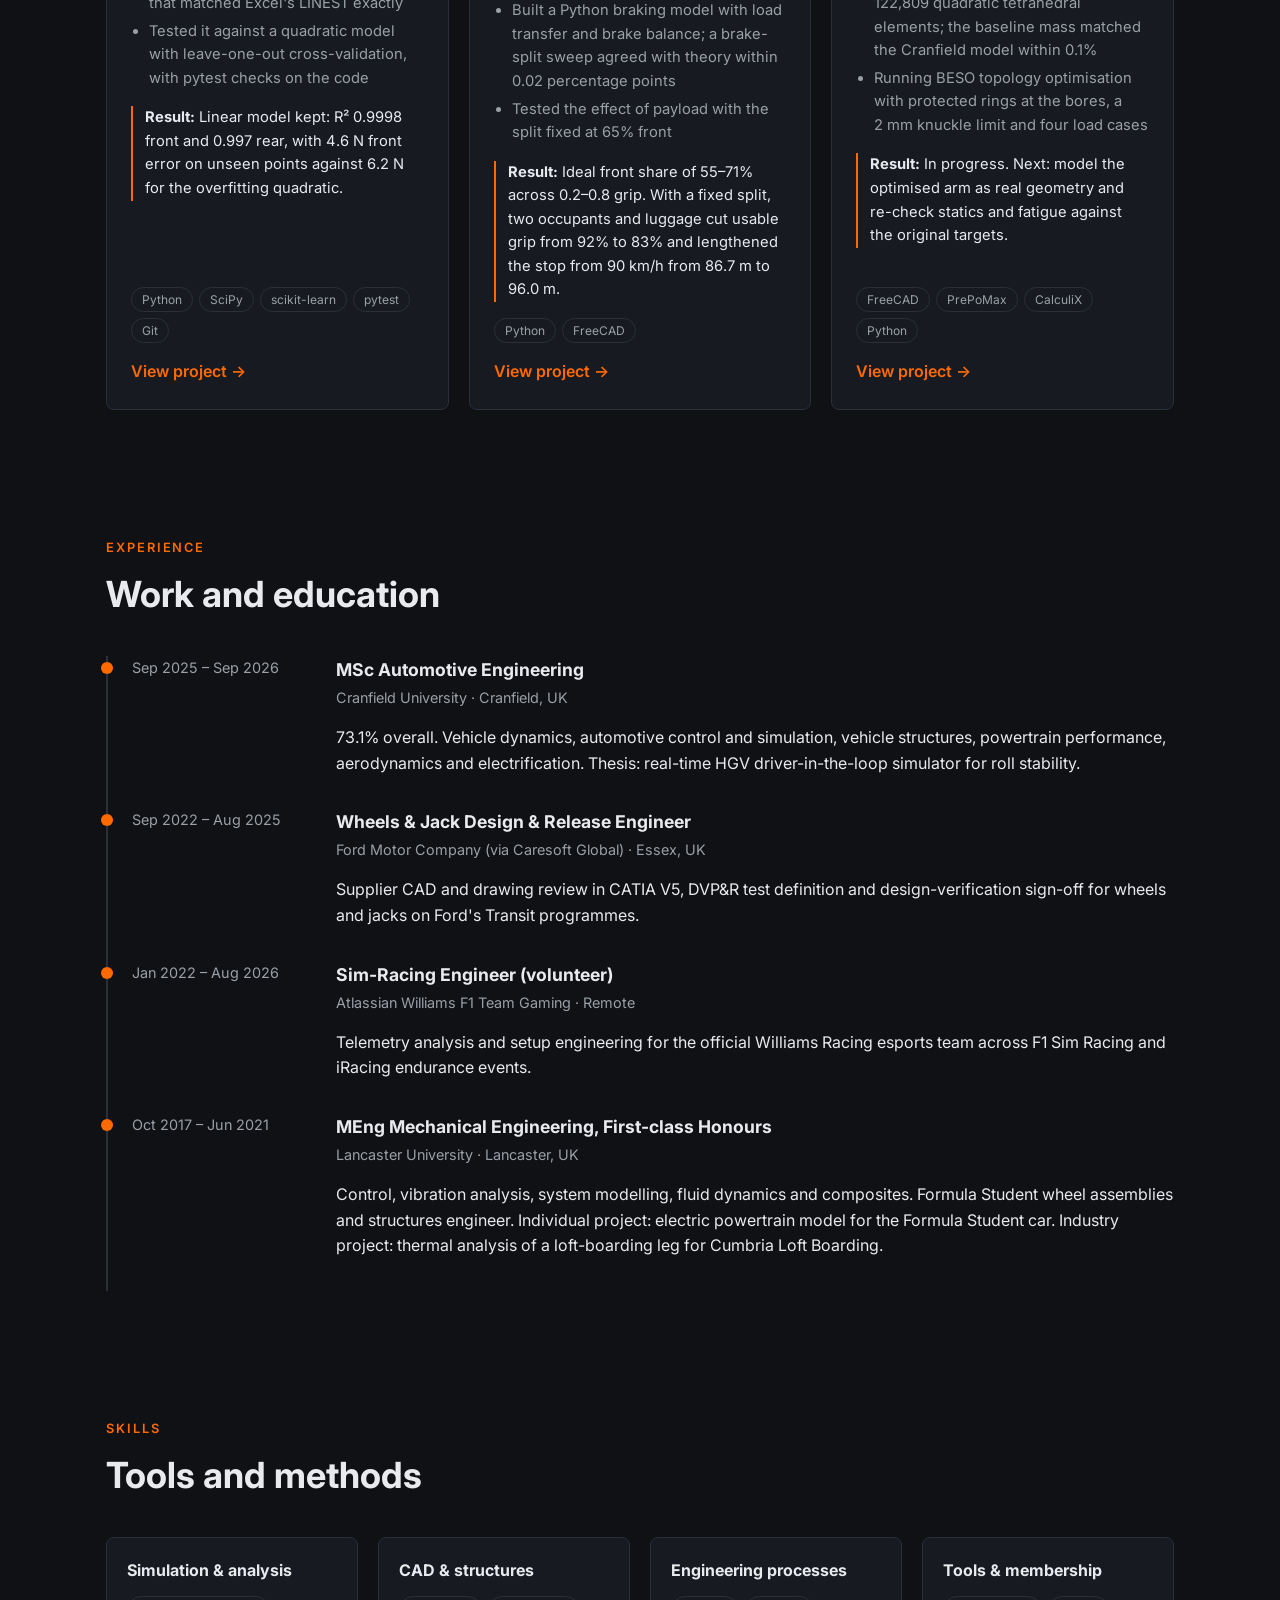
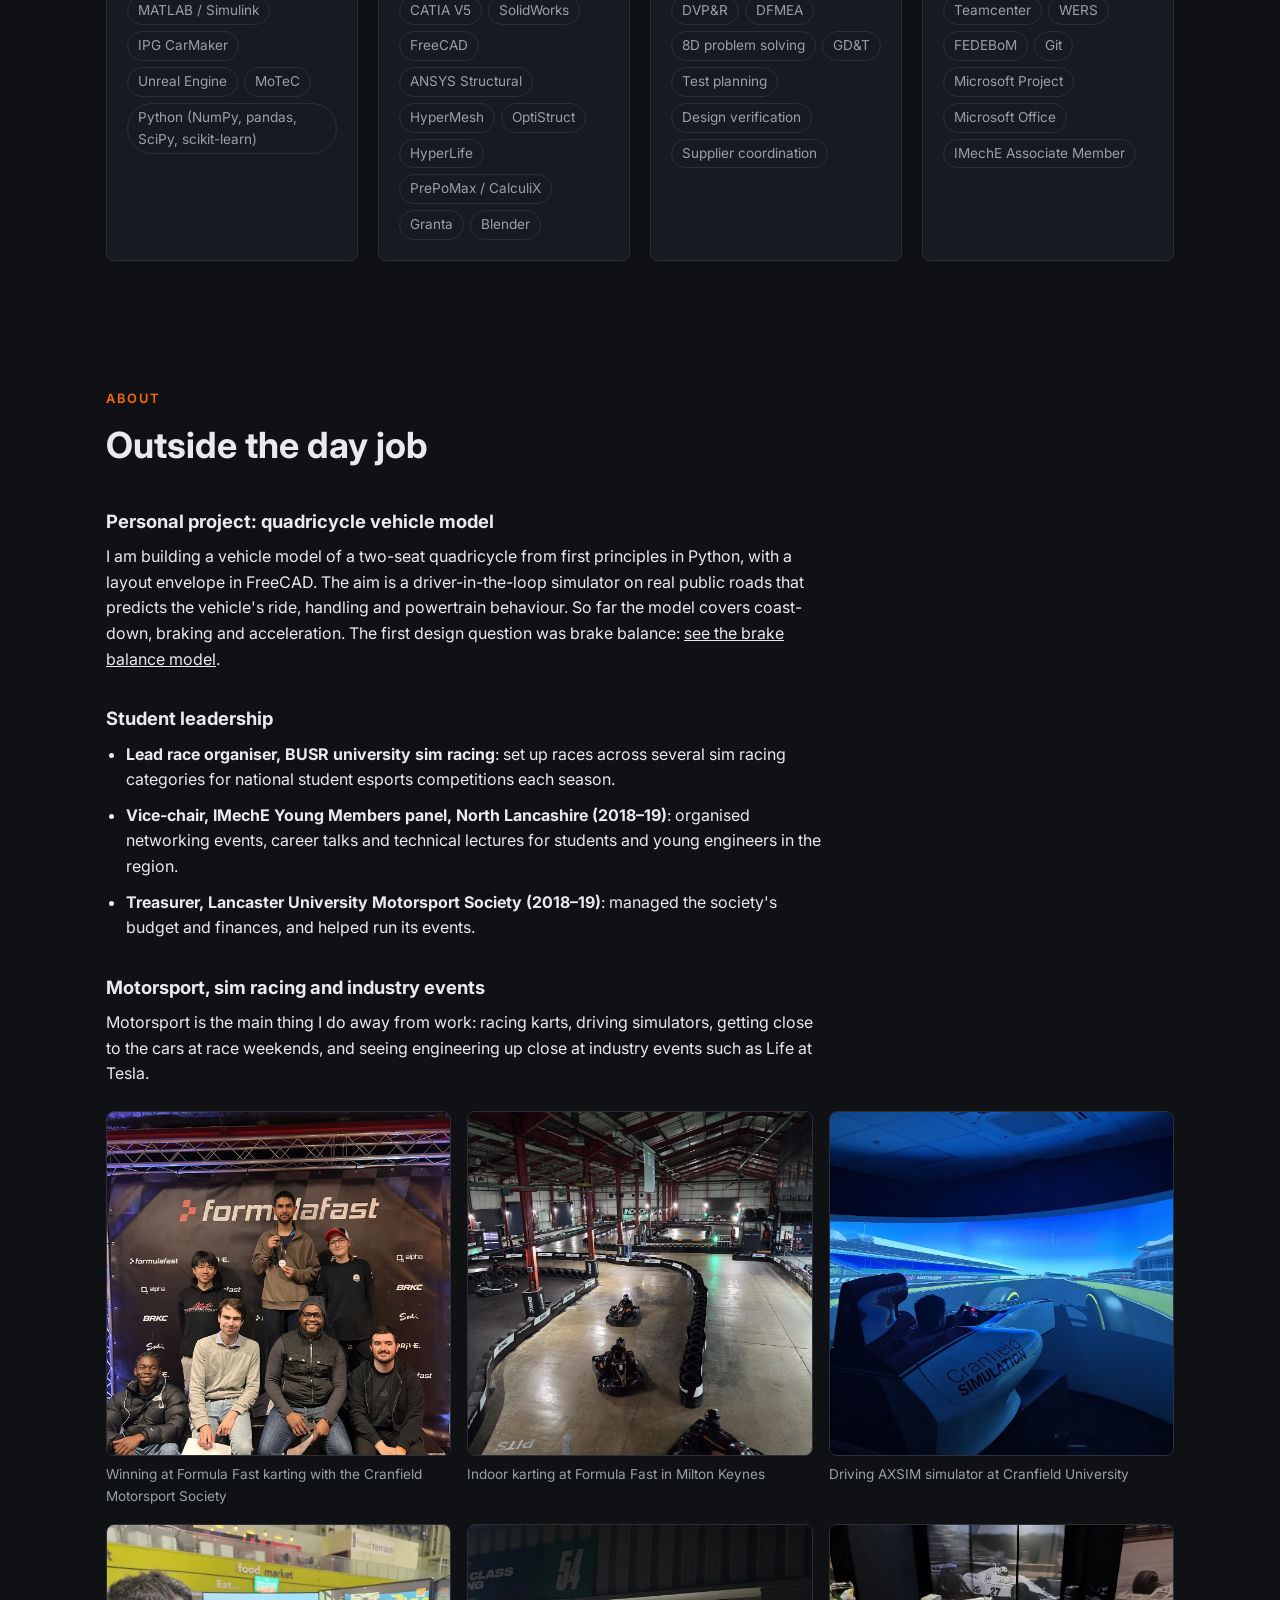
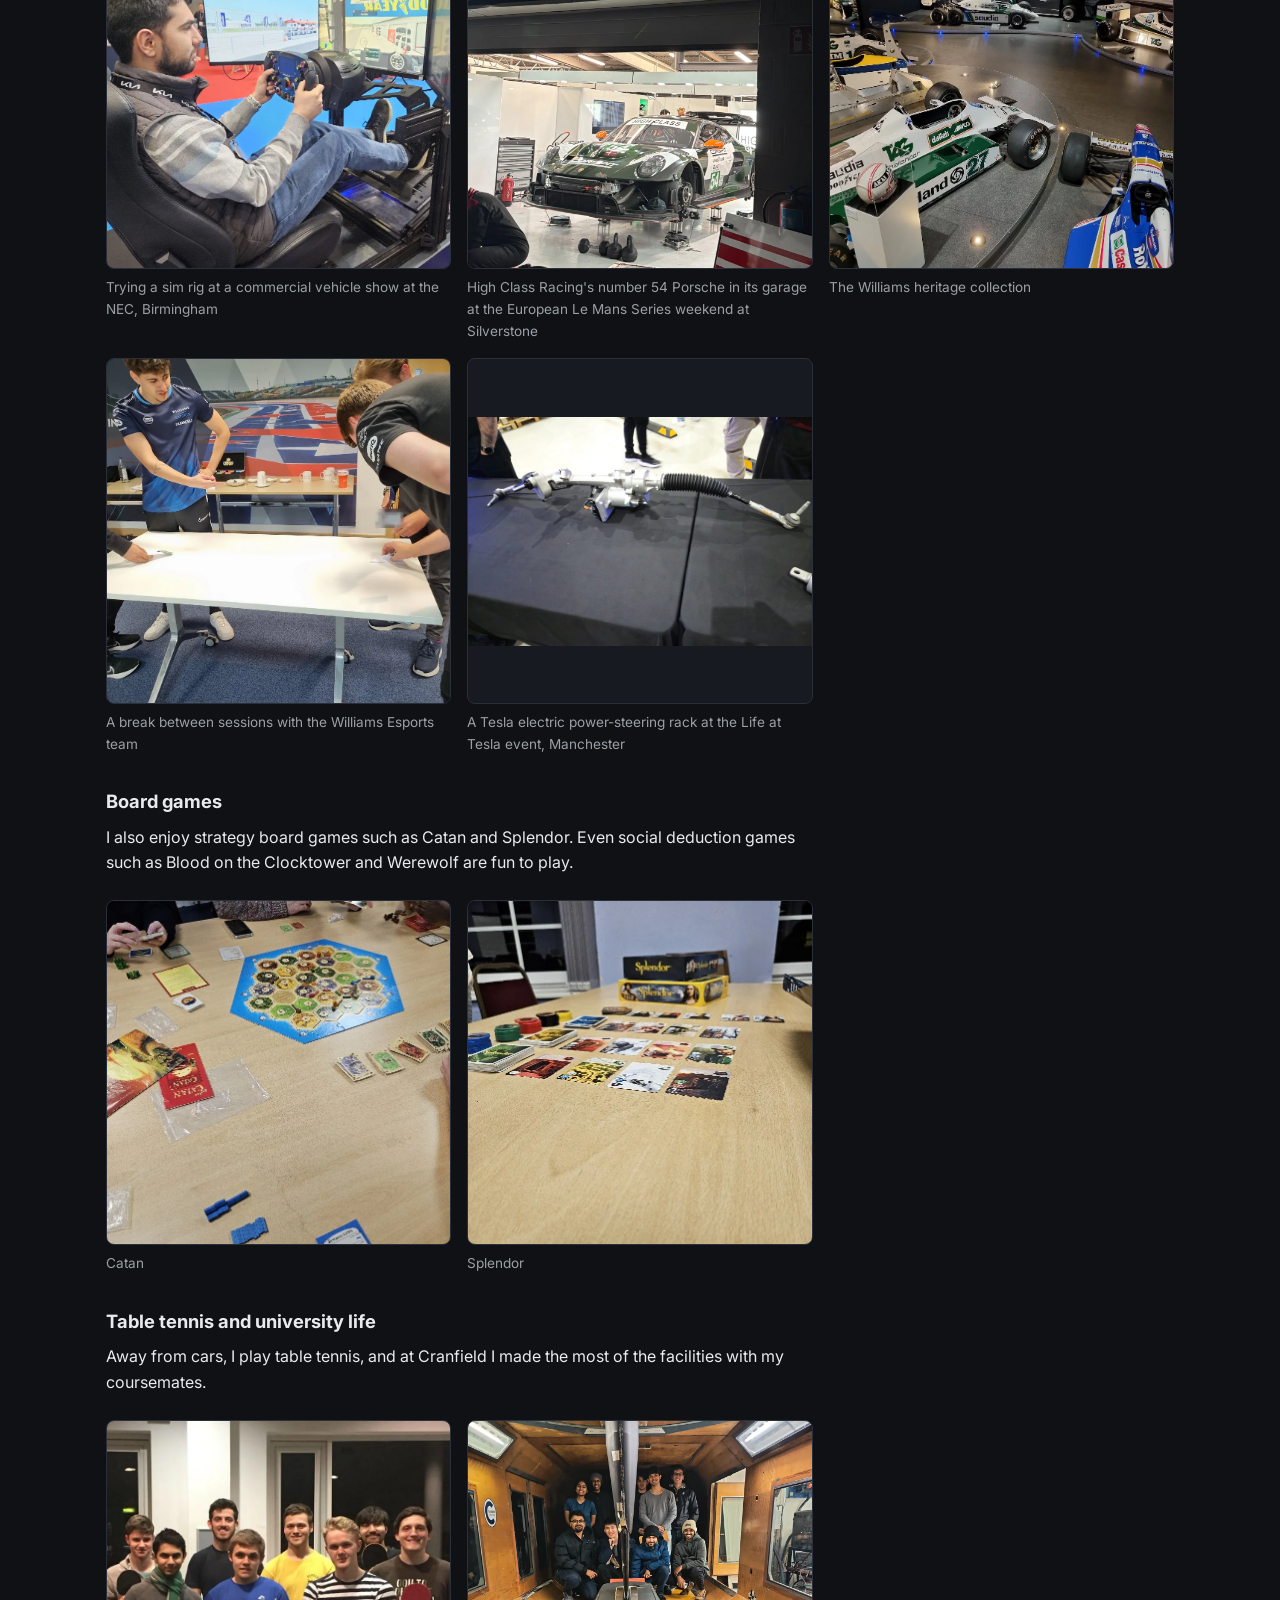
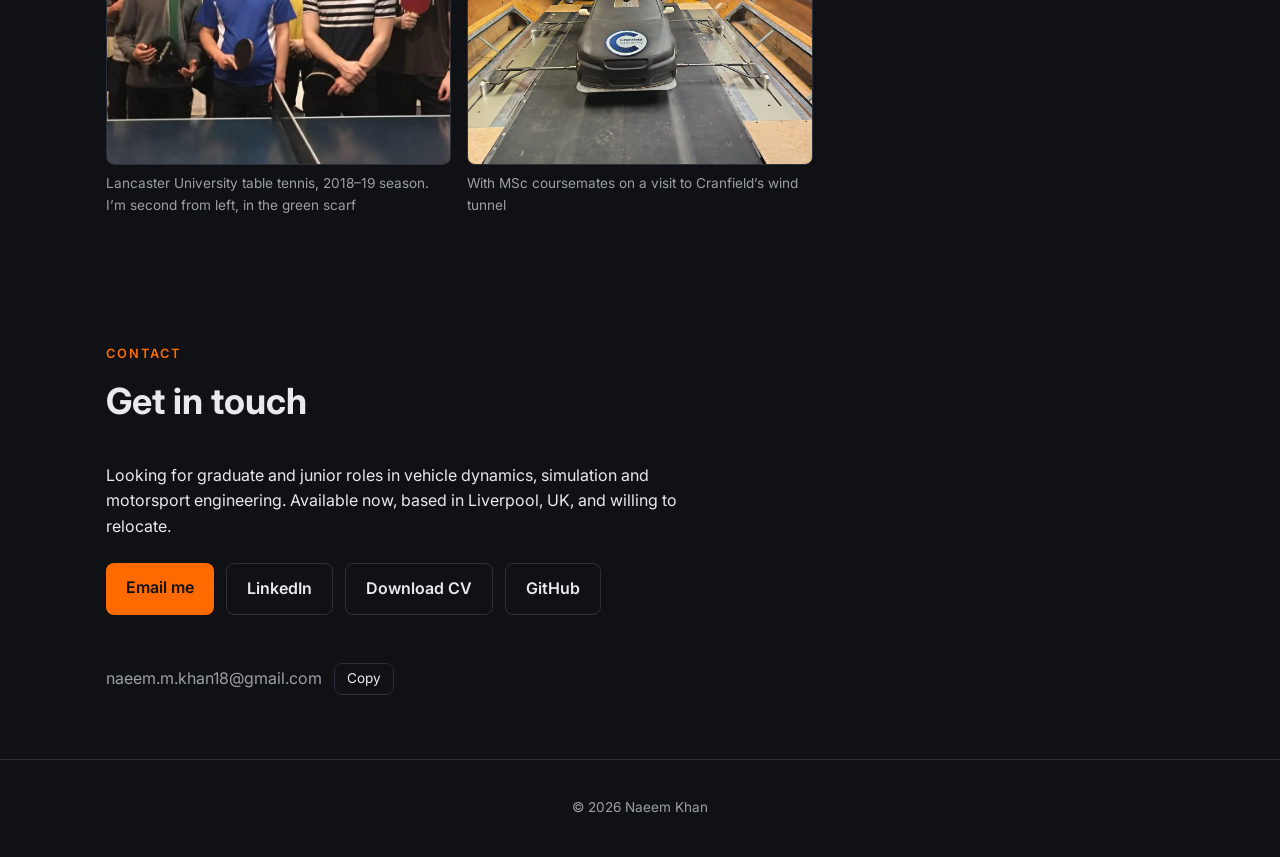
==== commit 007672b3: "Hero summary update" ====
--- a/index.html
+++ b/index.html
@@ -53,7 +53,7 @@
         I build vehicle models and integrate them into driver-in-the-loop simulators
         to analyse how a vehicle behaves at its limits and how the driver responds.
         This builds on three years in wheel design and release at Ford Motor Company
-        (via Caresoft Global) and nearly five years as a volunteer sim-racing engineer with
+        (via Caresoft Global) and over four years as a volunteer sim-racing engineer with
         Williams F1 Team Gaming.
       </p>
 
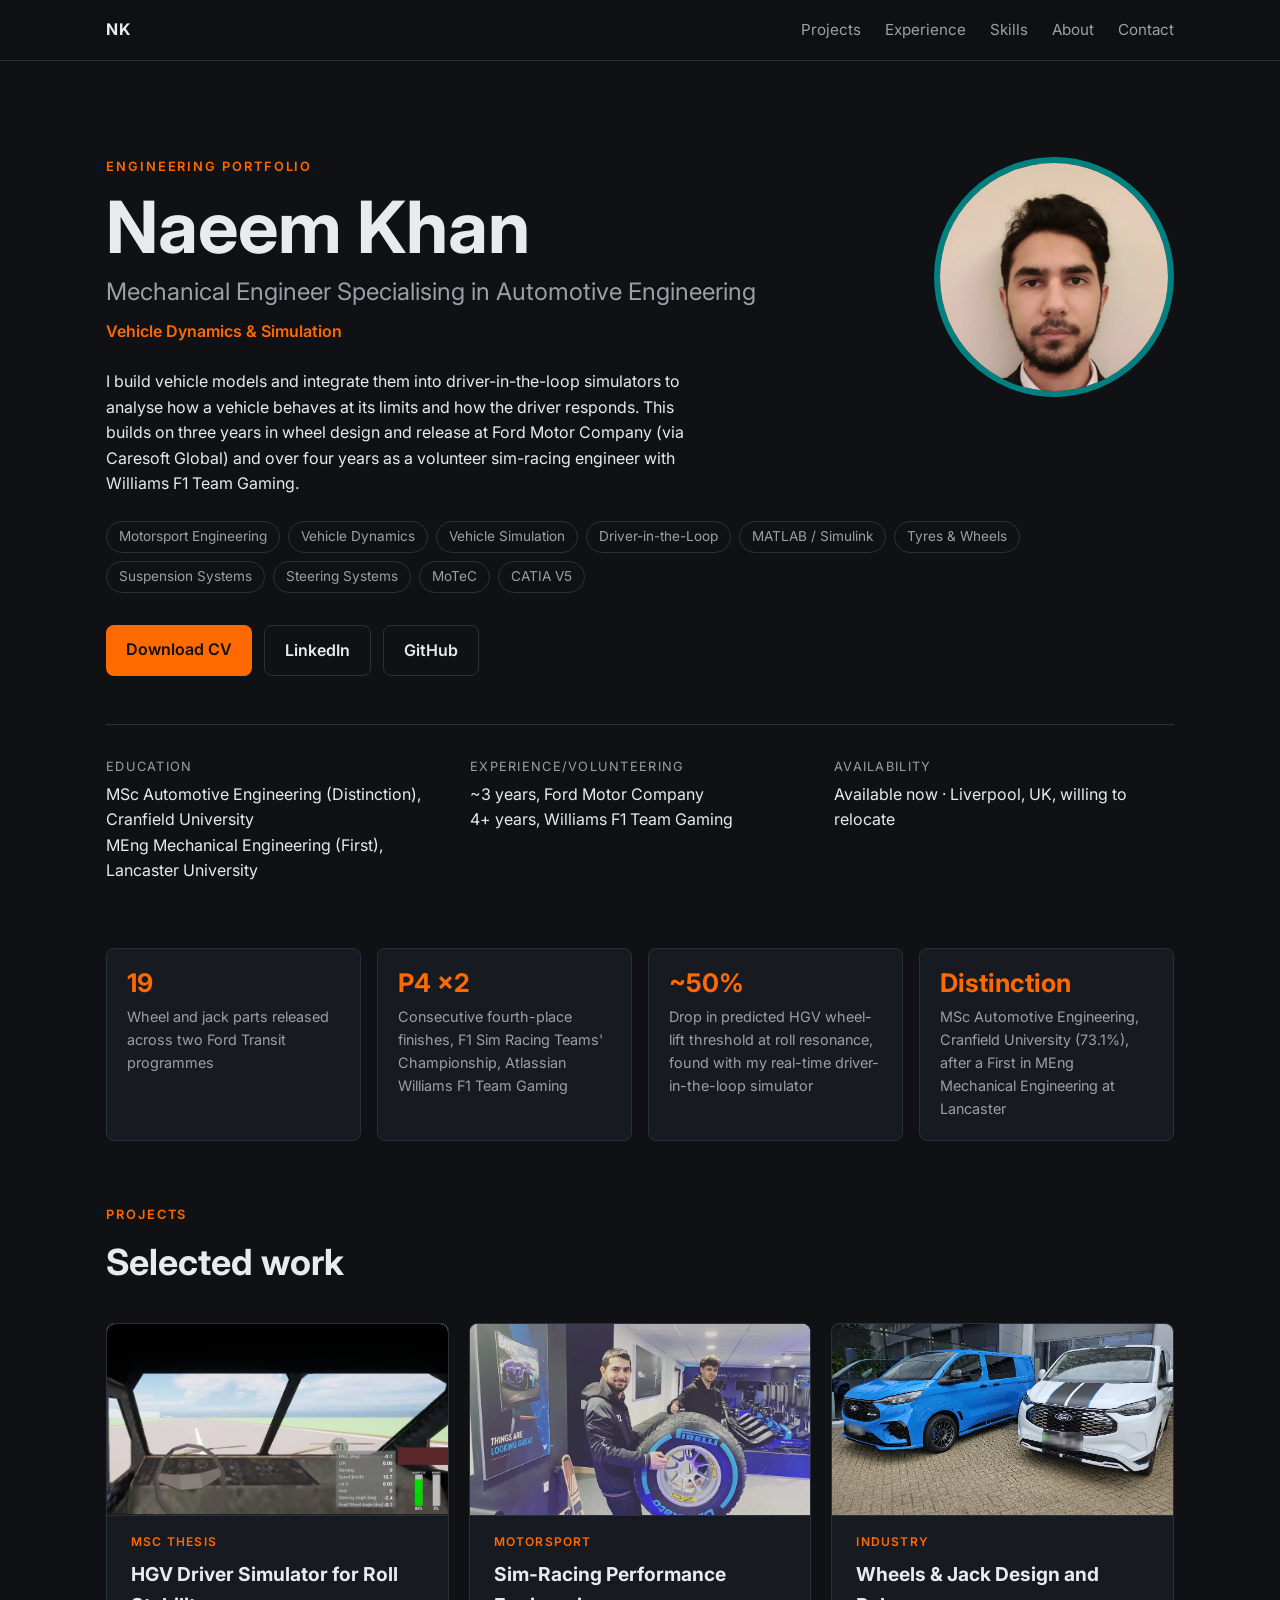
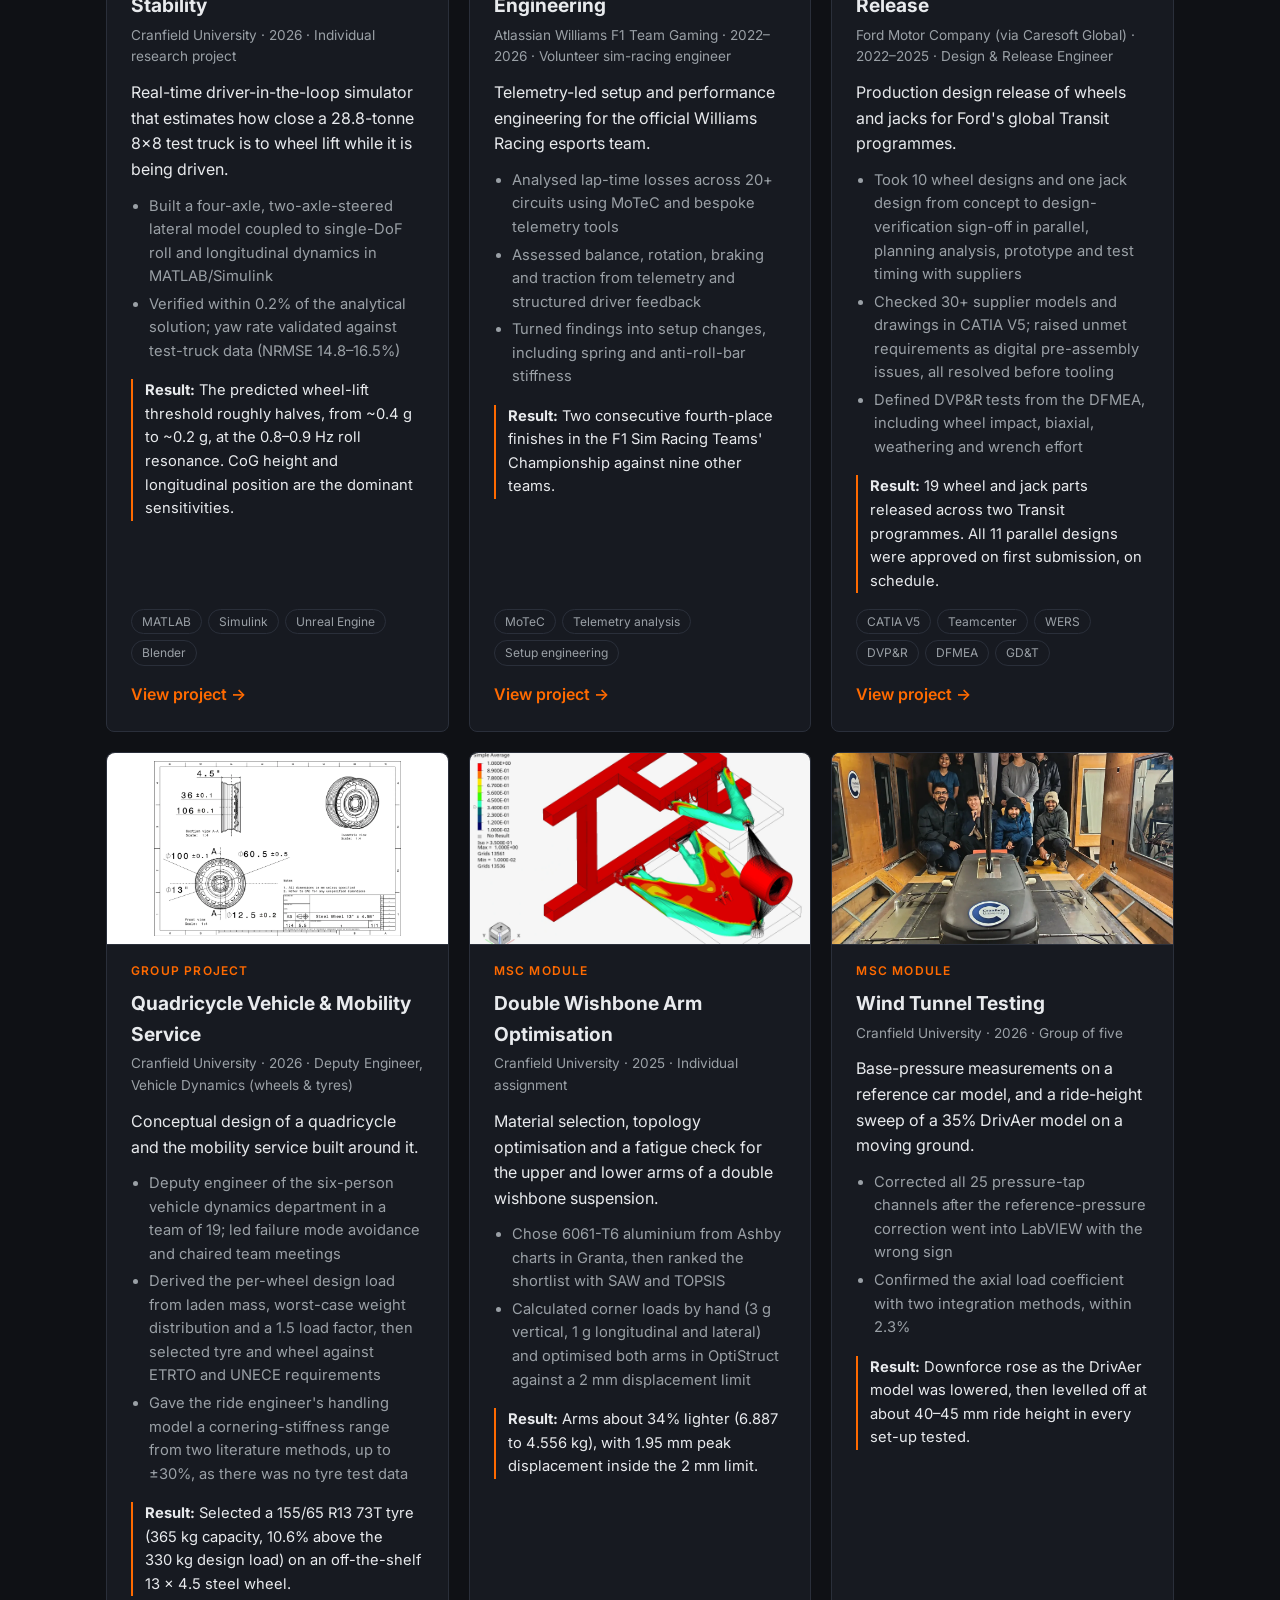
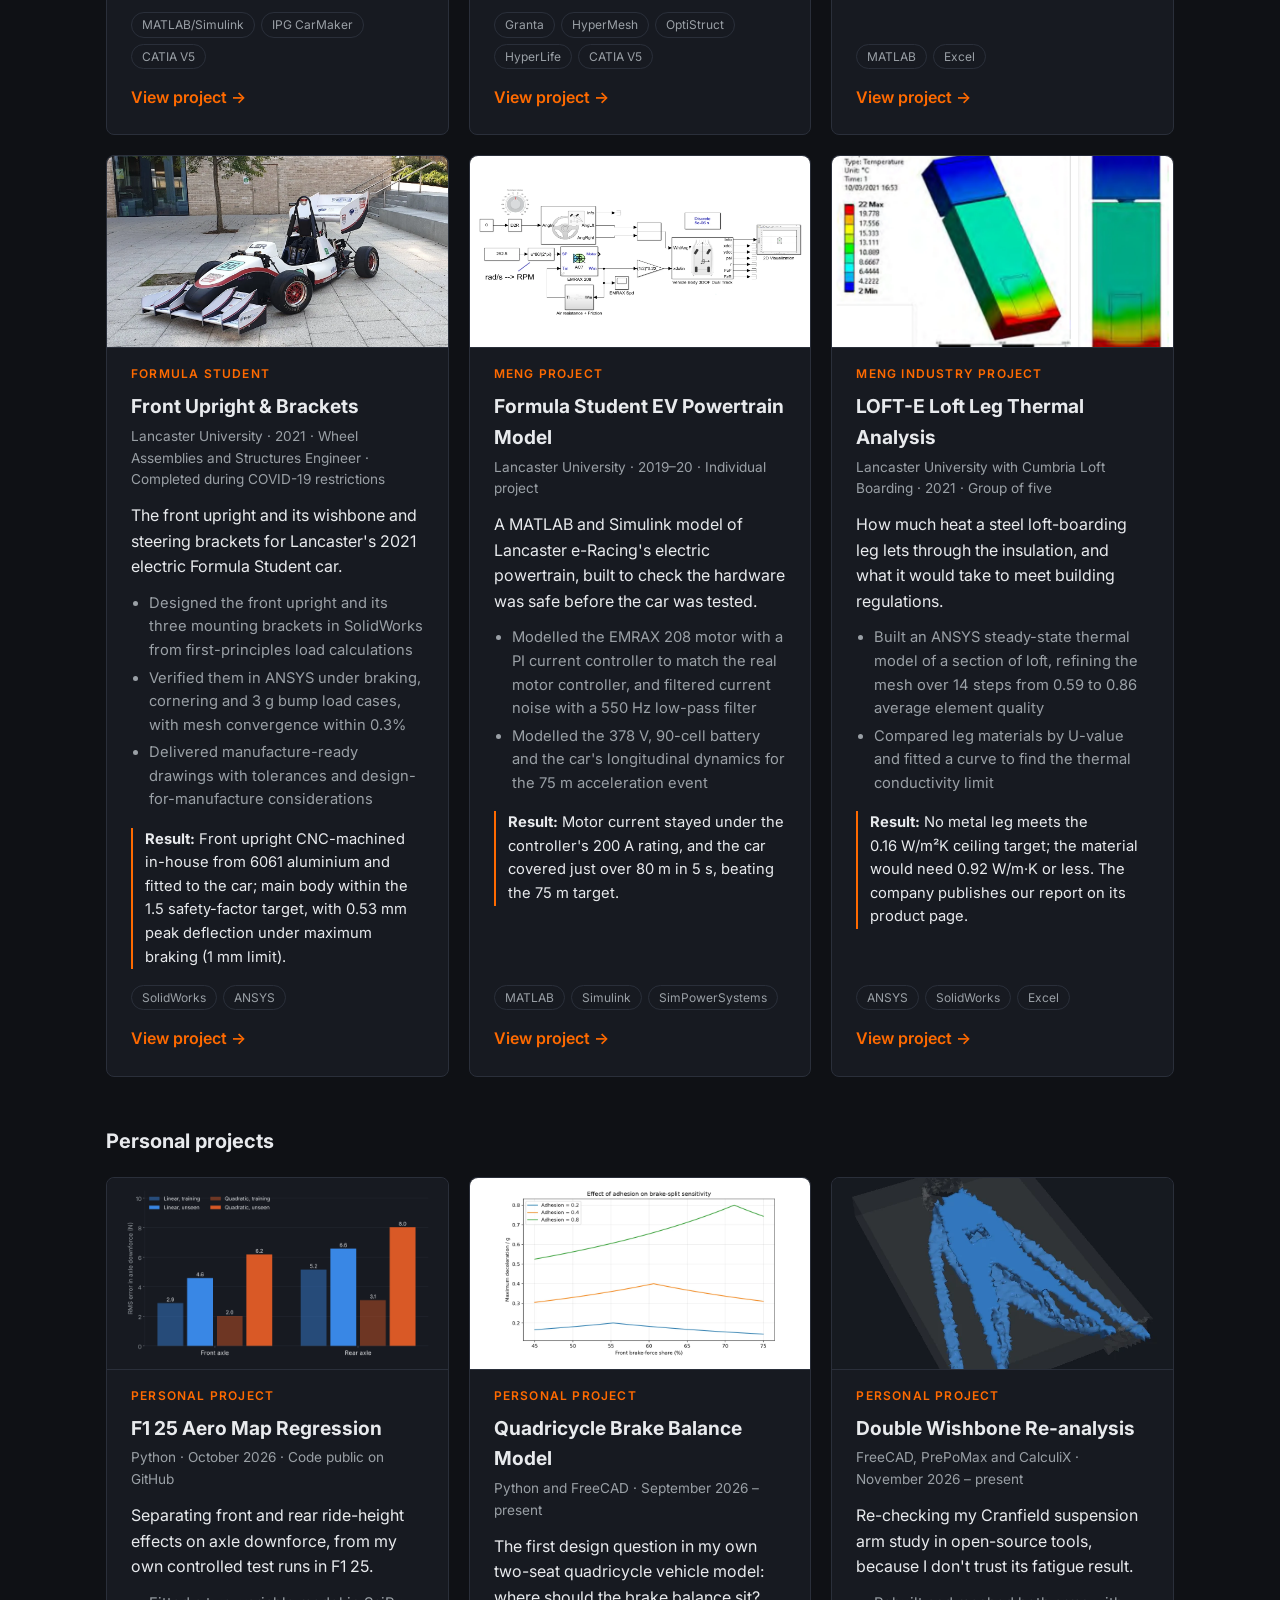
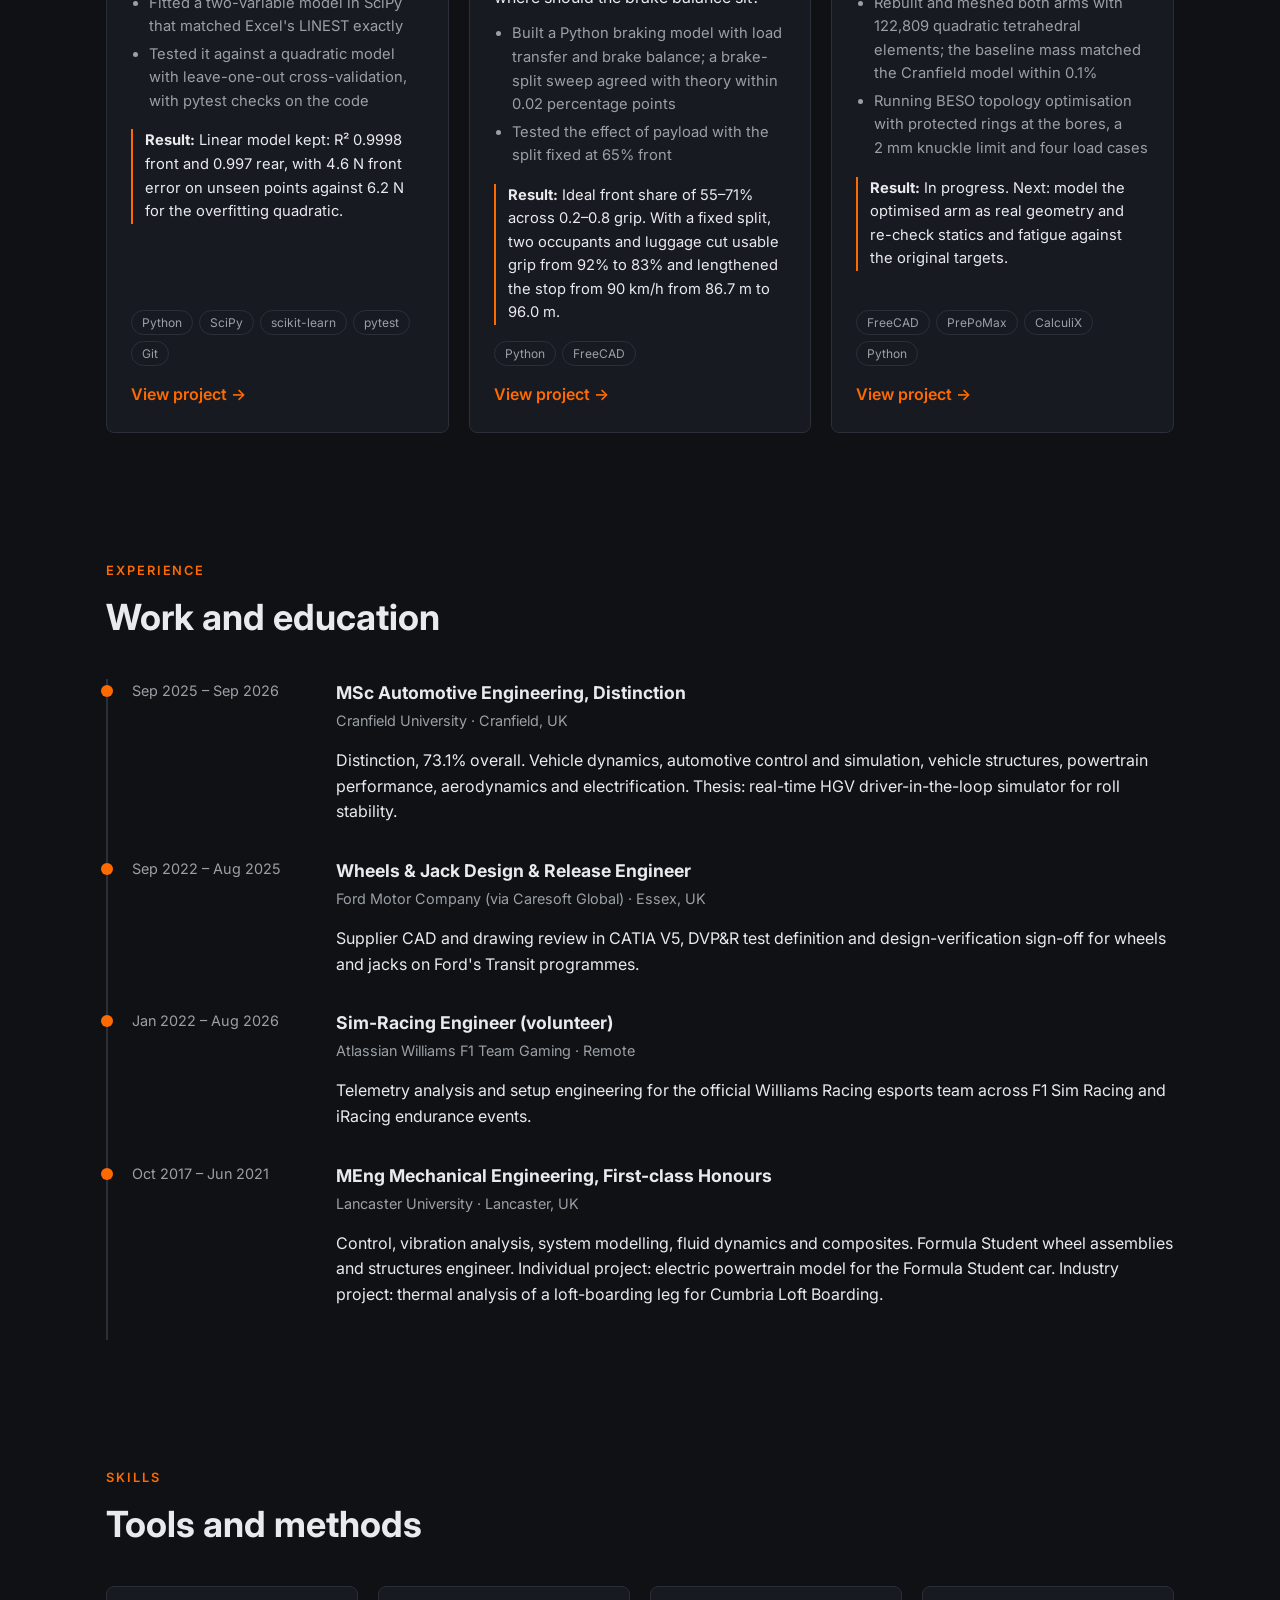
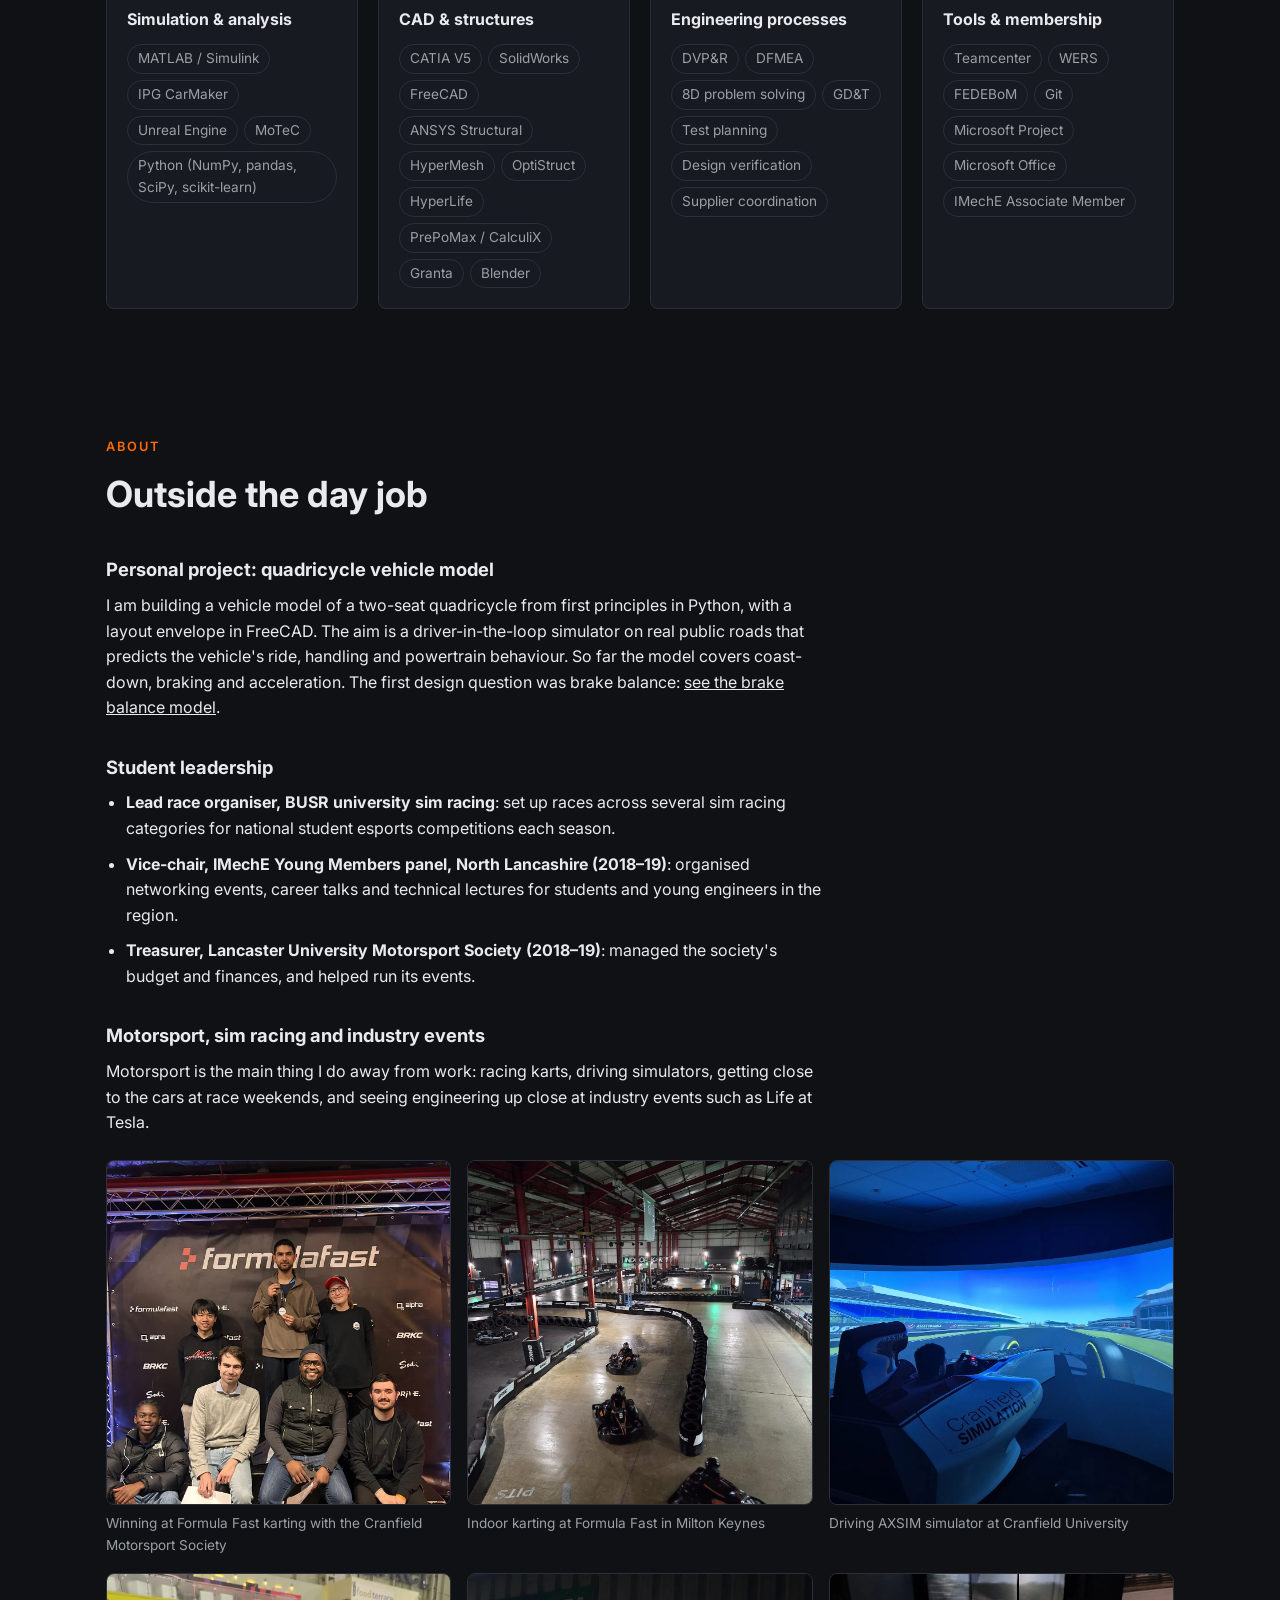
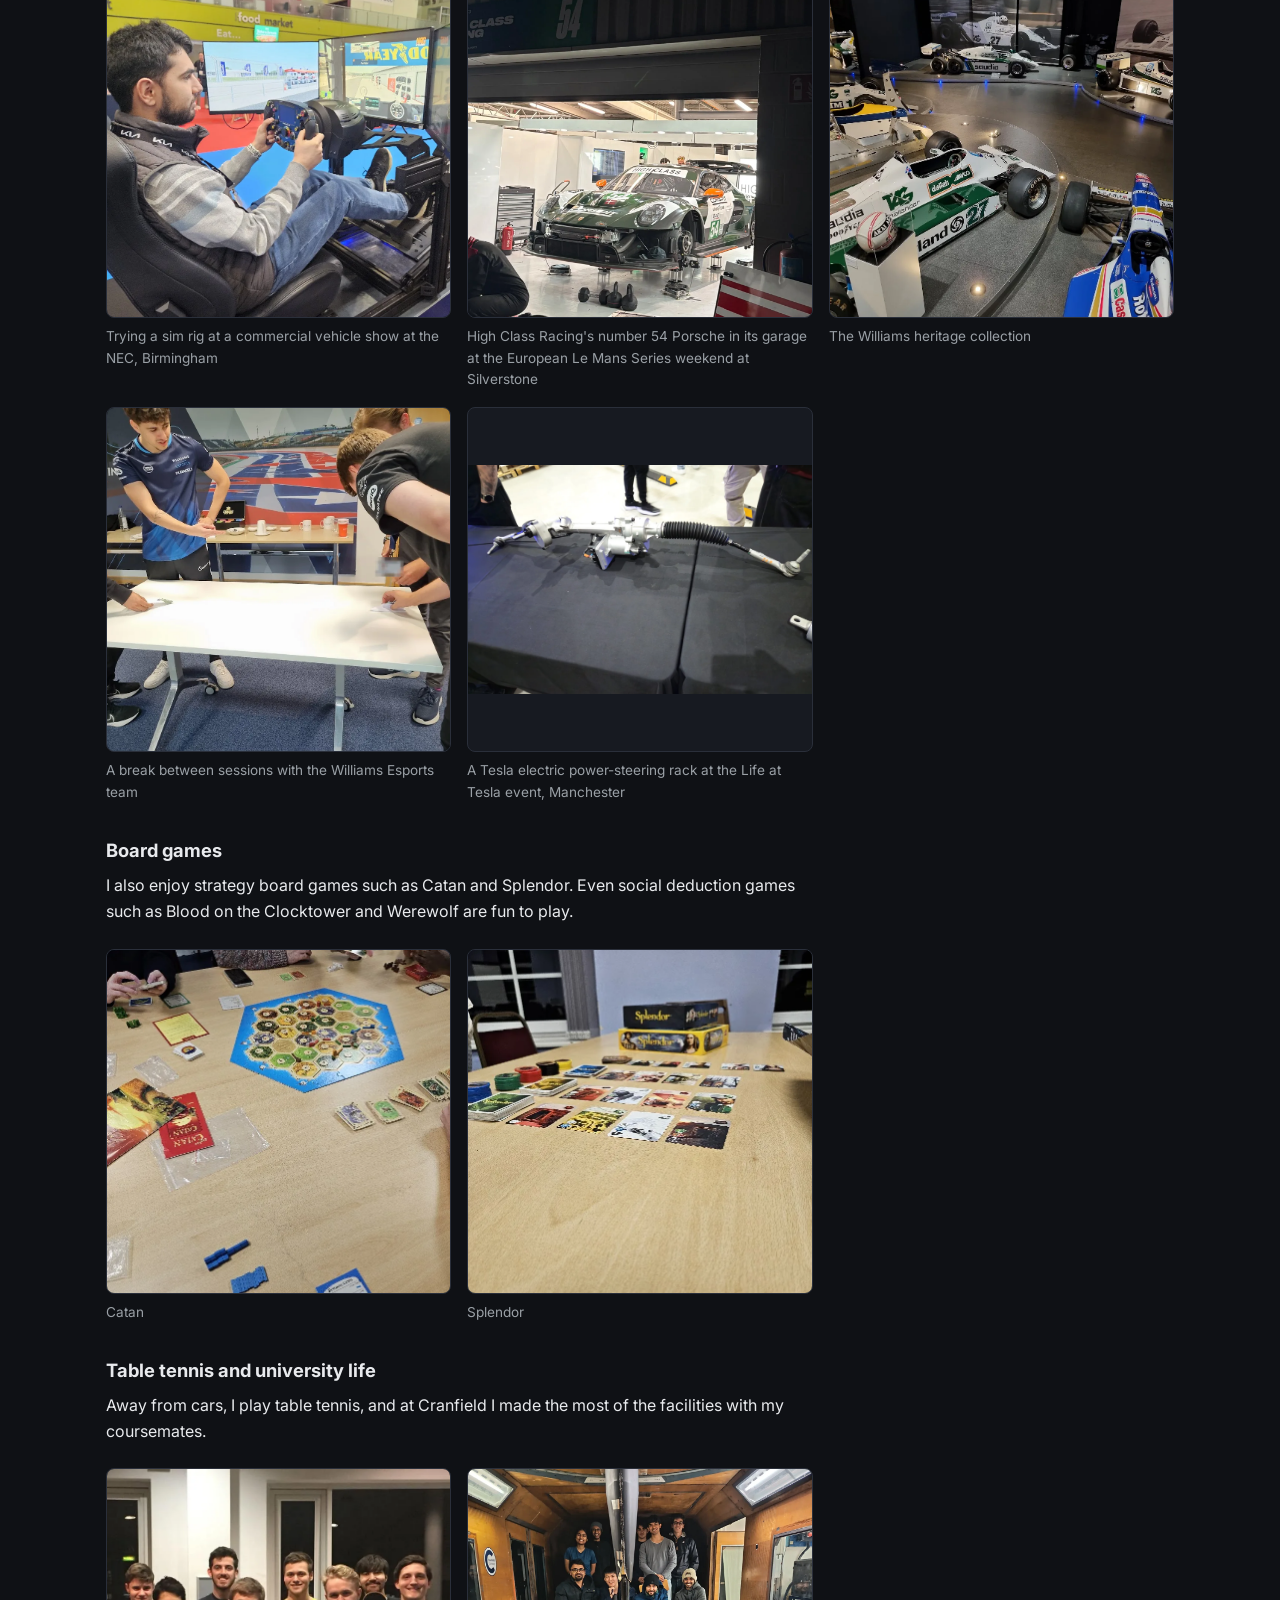
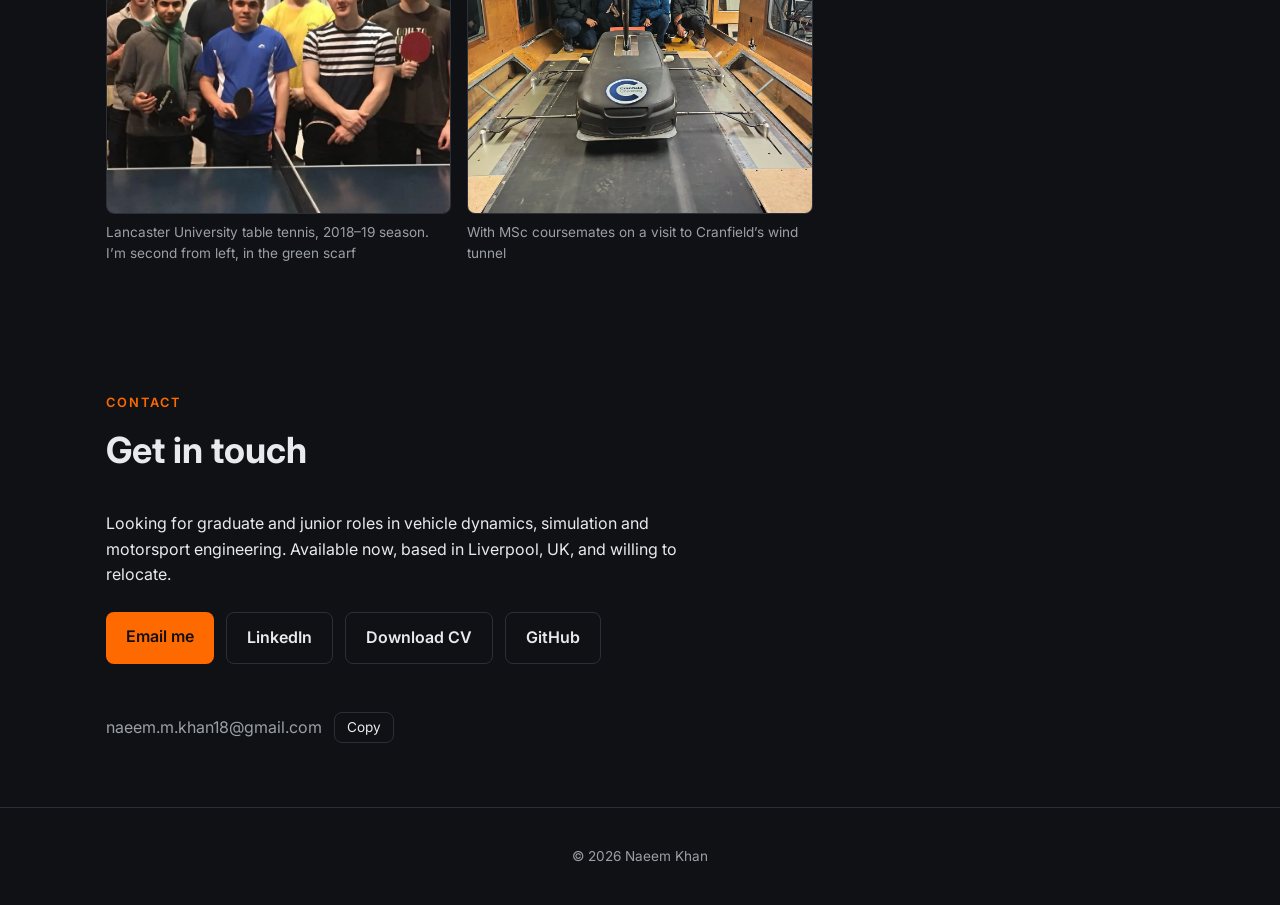
==== commit 2b3c3cd6: "Portfolio: MSc Distinction" ====
--- a/index.html
+++ b/index.html
@@ -79,7 +79,7 @@
       <dl class="hero-facts">
         <div>
           <dt>Education</dt>
-          <dd>MSc Automotive Engineering, Cranfield University<br>MEng Mechanical Engineering (First), Lancaster University</dd>
+          <dd>MSc Automotive Engineering (Distinction), Cranfield University<br>MEng Mechanical Engineering (First), Lancaster University</dd>
         </div>
         <div>
           <dt>Experience/Volunteering</dt>
@@ -108,8 +108,8 @@
           <span class="hl-text">Drop in predicted HGV wheel-lift threshold at roll resonance, found with my real-time driver-in-the-loop simulator</span>
         </li>
         <li>
-          <span class="hl-num">First</span>
-          <span class="hl-text">MEng Mechanical Engineering, Lancaster University (75%)</span>
+          <span class="hl-num">Distinction</span>
+          <span class="hl-text">MSc Automotive Engineering, Cranfield University (73.1%), after a First in MEng Mechanical Engineering at Lancaster</span>
         </li>
       </ol>
     </section>
@@ -345,9 +345,9 @@
         <li class="timeline-item">
           <p class="timeline-date">Sep 2025 – Sep 2026</p>
           <div>
-            <h3 class="timeline-role">MSc Automotive Engineering</h3>
+            <h3 class="timeline-role">MSc Automotive Engineering, Distinction</h3>
             <p class="timeline-org">Cranfield University · Cranfield, UK</p>
-            <p>73.1% overall. Vehicle dynamics, automotive control and simulation, vehicle structures, powertrain performance, aerodynamics and electrification. Thesis: real-time HGV driver-in-the-loop simulator for roll stability.</p>
+            <p>Distinction, 73.1% overall. Vehicle dynamics, automotive control and simulation, vehicle structures, powertrain performance, aerodynamics and electrification. Thesis: real-time HGV driver-in-the-loop simulator for roll stability.</p>
           </div>
         </li>
         <li class="timeline-item">
